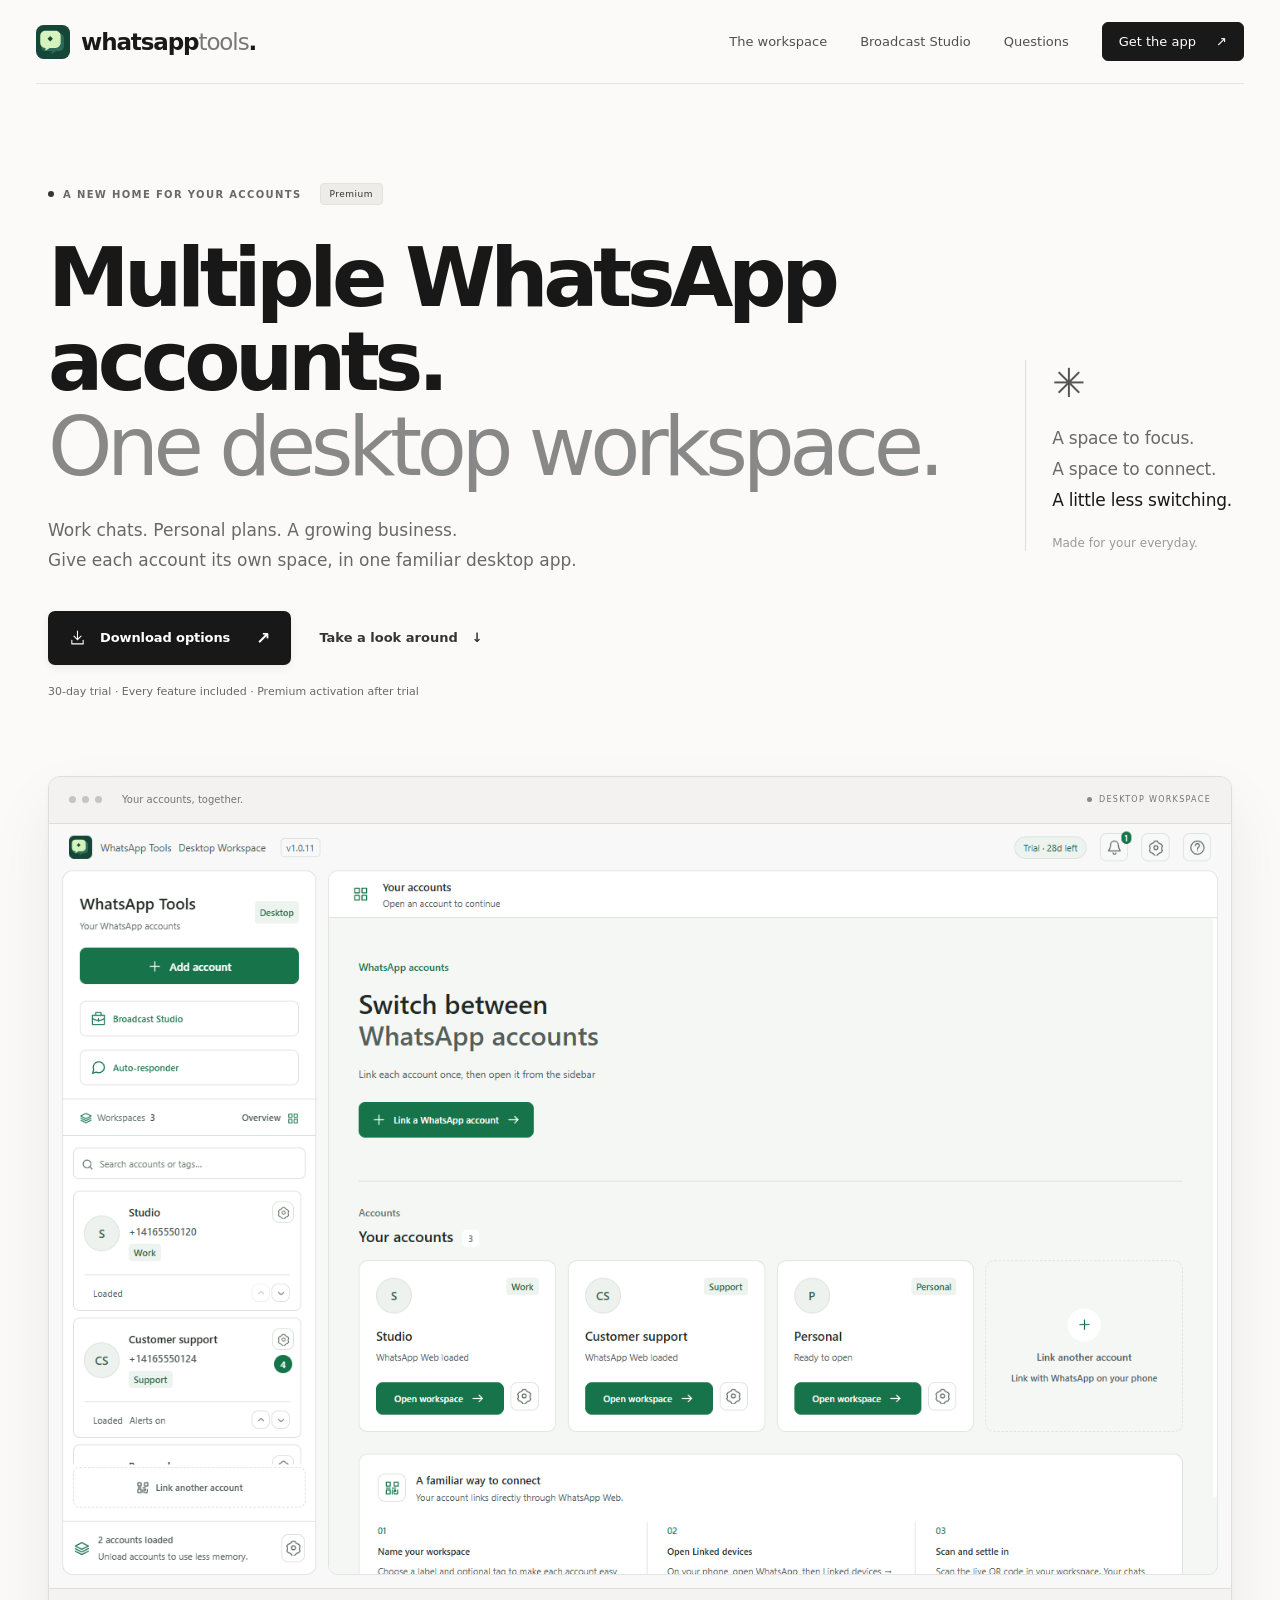
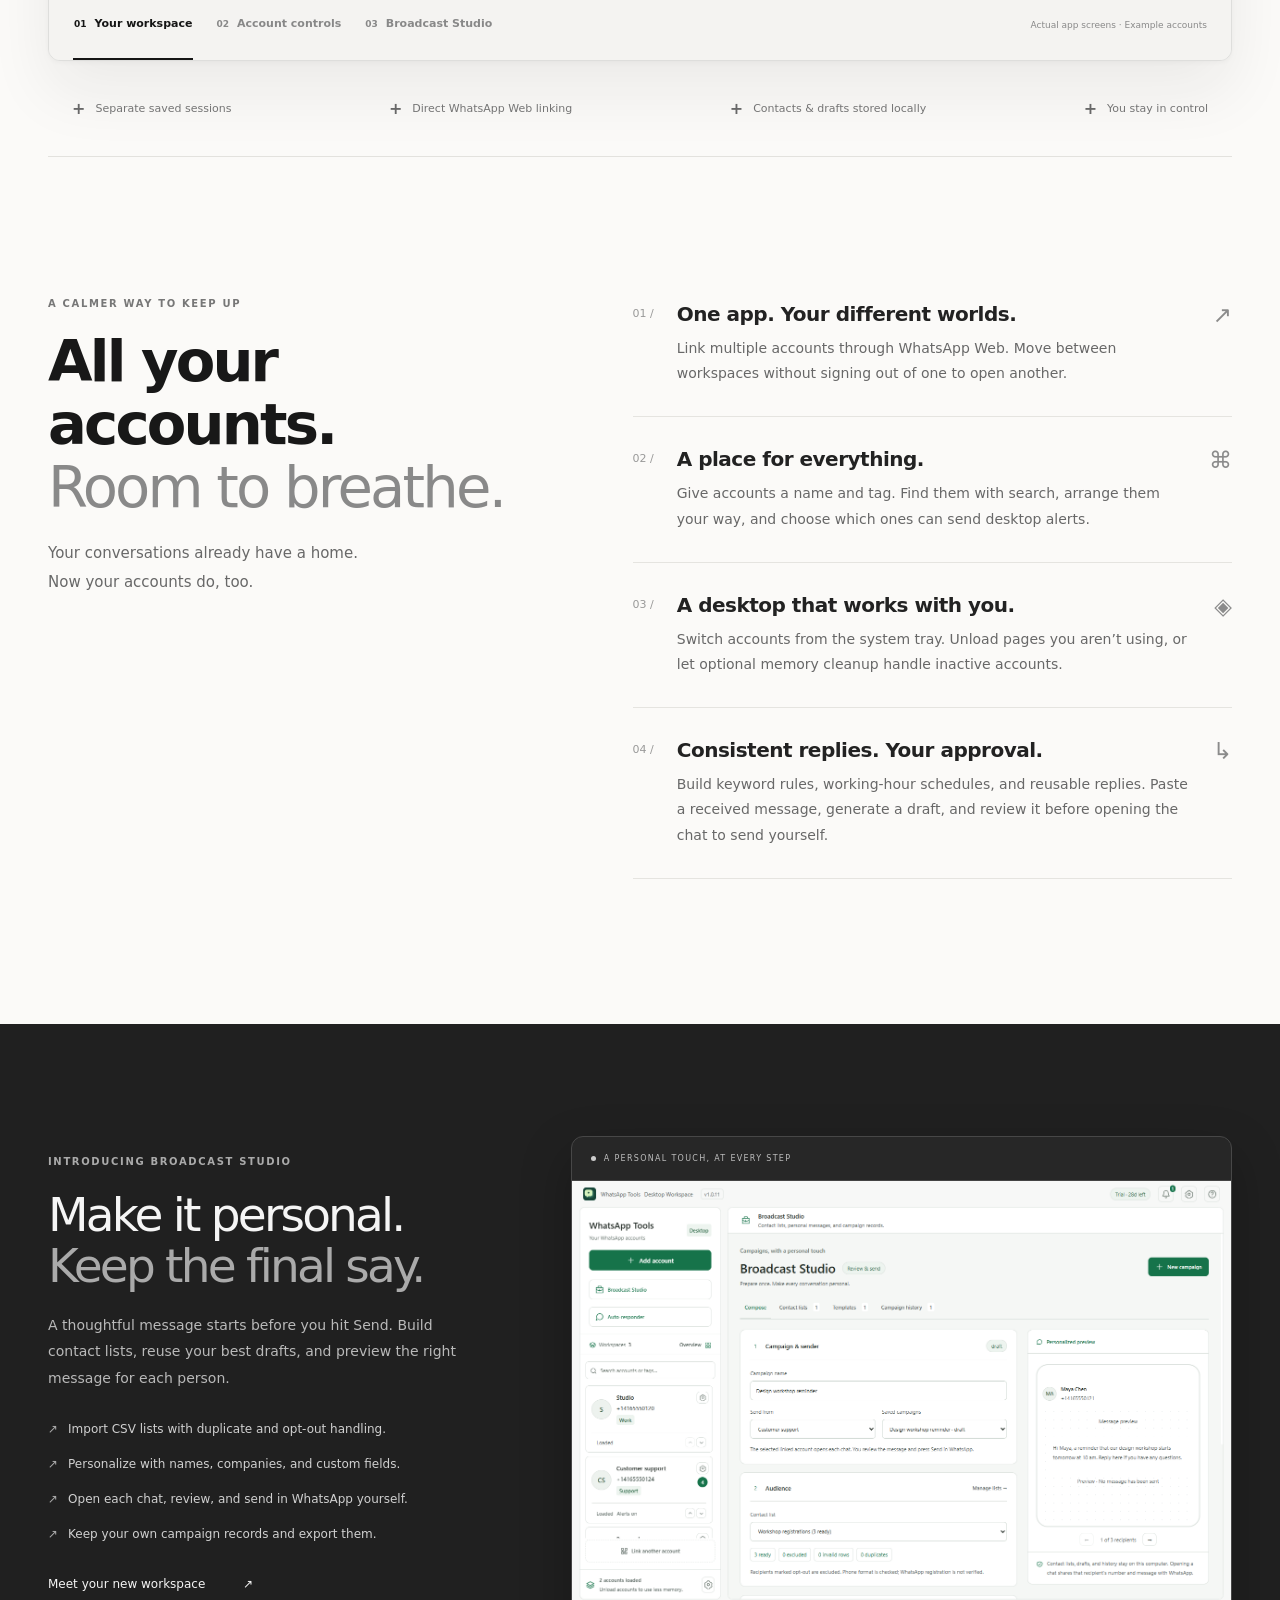
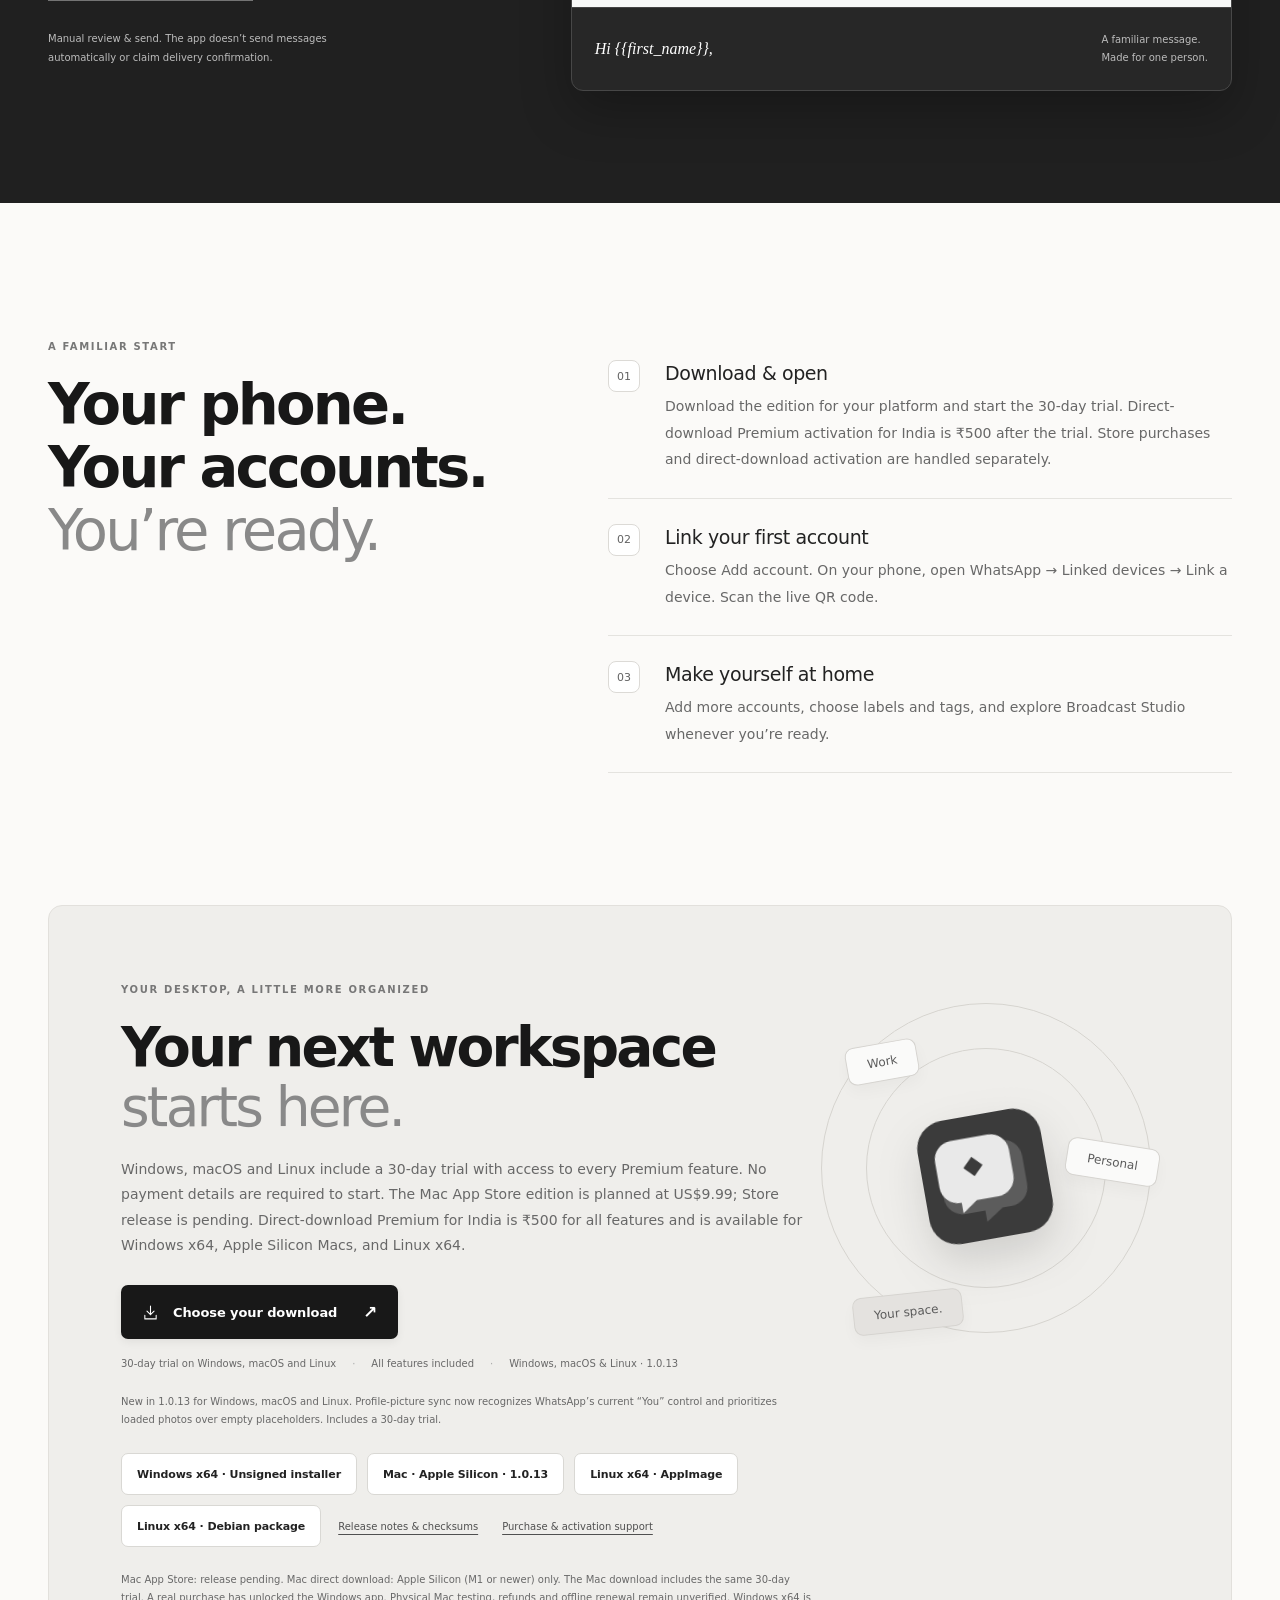
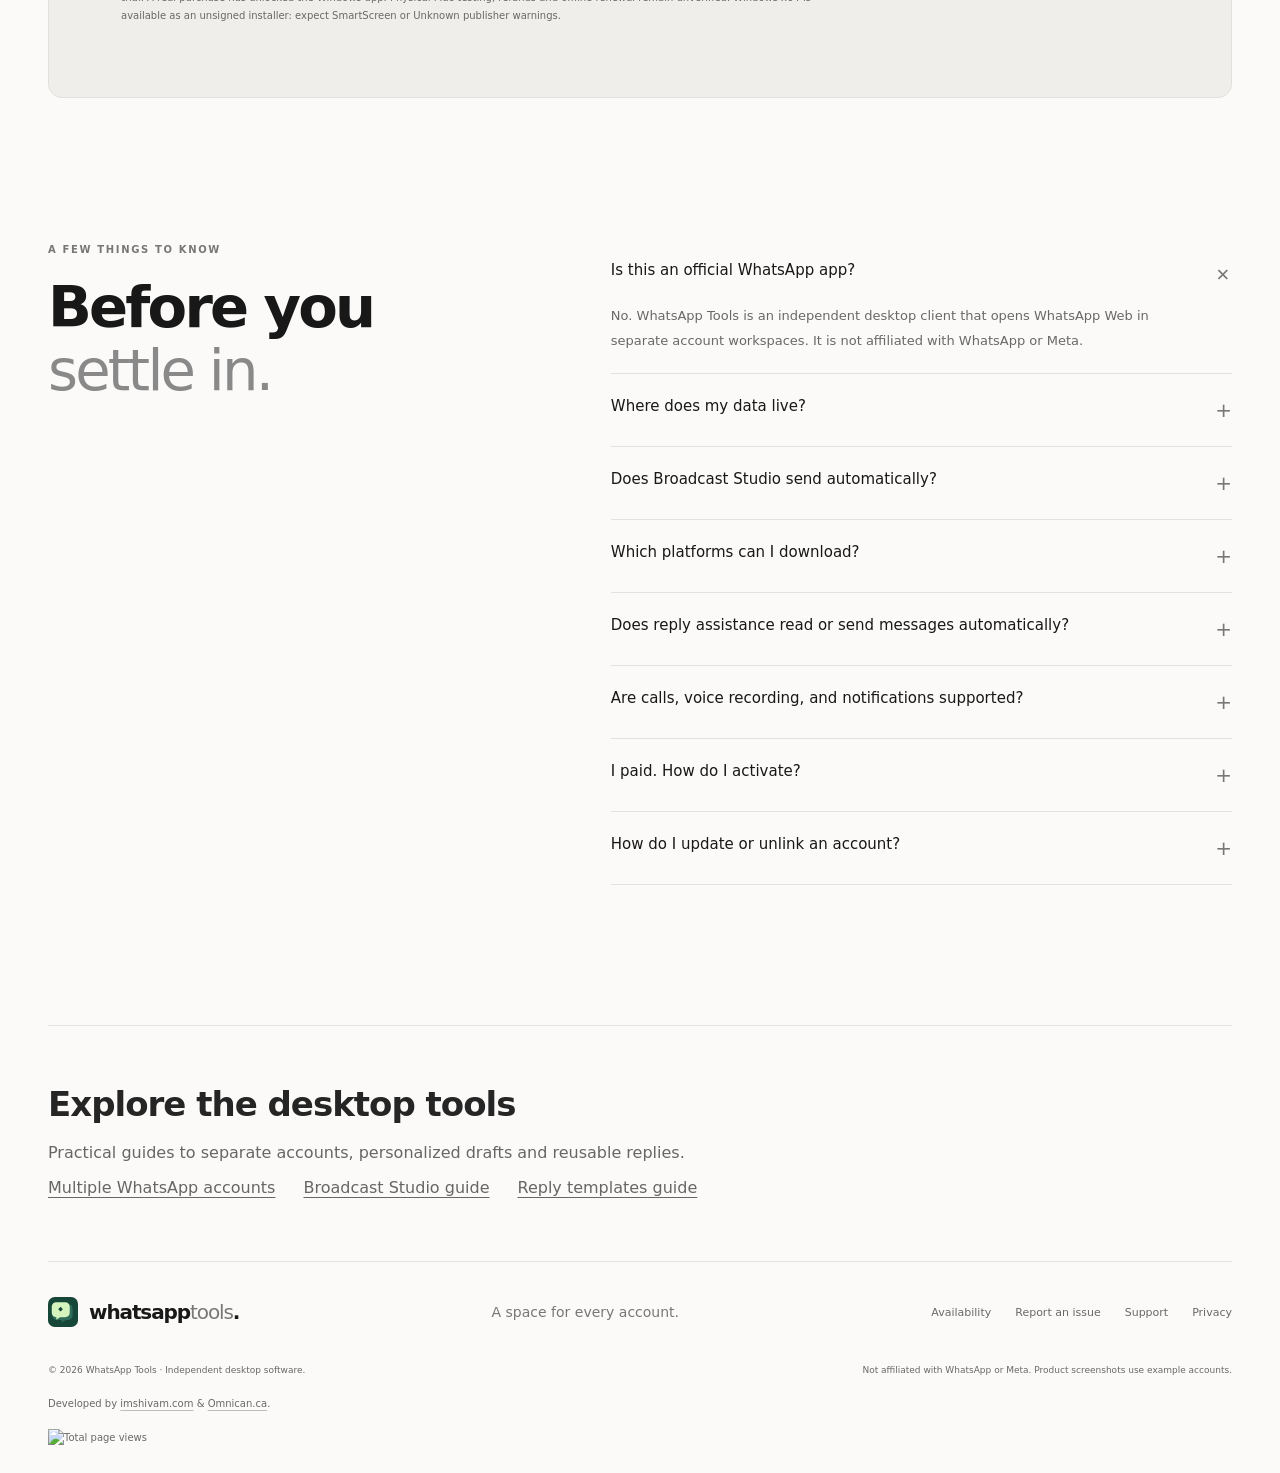
==== index.html @ a2f0f981 "Align homepage metadata and page-view badge with neutral theme" ====
<!doctype html>
<html lang="en"><head><meta charset="utf-8"><meta name="viewport" content="width=device-width,initial-scale=1"><meta name="description" content="Manage multiple WhatsApp accounts on Windows, Mac and Linux. Separate workspaces, personalized message drafts and reply templates. Try all features for 30 days."><meta name="theme-color" content="#fbfaf8"><link rel="canonical" href="https://spatsariya.github.io/whatsapp-tools/"><meta name="robots" content="index,follow,max-image-preview:large"><meta property="og:site_name" content="WhatsApp Tools"><meta property="og:locale" content="en_US"><meta property="og:type" content="website"><meta property="og:url" content="https://spatsariya.github.io/whatsapp-tools/"><meta property="og:title" content="WhatsApp Tools — Multiple WhatsApp Accounts on Desktop"><meta property="og:description" content="Manage multiple WhatsApp accounts on Windows, Mac and Linux. Separate workspaces, personalized message drafts and reply templates. Try all features for 30 days."><meta property="og:image" content="https://spatsariya.github.io/whatsapp-tools/assets/workspace.png"><meta property="og:image:width" content="1424"><meta property="og:image:height" content="921"><meta property="og:image:alt" content="WhatsApp Tools desktop workspace with example accounts"><meta name="twitter:card" content="summary_large_image"><meta name="twitter:title" content="WhatsApp Tools — Multiple WhatsApp Accounts on Desktop"><meta name="twitter:description" content="Manage multiple WhatsApp accounts on Windows, Mac and Linux. Separate workspaces, personalized message drafts and reply templates. Try all features for 30 days."><meta name="twitter:image" content="https://spatsariya.github.io/whatsapp-tools/assets/workspace.png"><title>WhatsApp Tools — Multiple WhatsApp Accounts on Desktop</title><script type="application/ld+json">{"@context":"https://schema.org","@graph":[{"@type":"WebPage","@id":"https://spatsariya.github.io/whatsapp-tools/#page","url":"https://spatsariya.github.io/whatsapp-tools/","name":"WhatsApp Tools — Multiple WhatsApp Accounts on Desktop","description":"Manage multiple WhatsApp accounts on Windows, Mac and Linux. Separate workspaces, personalized message drafts and reply templates. Try all features for 30 days.","isPartOf":{"@id":"https://spatsariya.github.io/whatsapp-tools/#website"},"inLanguage":"en"},{"@type":"WebSite","@id":"https://spatsariya.github.io/whatsapp-tools/#website","url":"https://spatsariya.github.io/whatsapp-tools/","name":"WhatsApp Tools"},{"@type":"SoftwareApplication","@id":"https://spatsariya.github.io/whatsapp-tools/#app","name":"WhatsApp Tools","url":"https://spatsariya.github.io/whatsapp-tools/","applicationCategory":"CommunicationApplication","operatingSystem":"Windows 64-bit, macOS Apple Silicon, Linux 64-bit","softwareVersion":"1.0.13","description":"Independent desktop client for multiple WhatsApp accounts, personalized message drafts and reply templates. Includes a 30-day trial; messages are reviewed and sent manually.","screenshot":"https://spatsariya.github.io/whatsapp-tools/assets/workspace.png","author":{"@type":"Person","name":"Shivam Patsariya","url":"https://imshivam.com"}}]}</script><link rel="icon" type="image/svg+xml" href="assets/mark.svg"><link rel="stylesheet" href="style.css"><script src="site.js" defer></script><link rel="icon" href="assets/favicon.ico" sizes="any"><meta name="google-site-verification" content="1lJs577E-F46tSZrYQ53x_FZ0178OB8OTQATkkIwR0U" /></head><body>
<a class="skip" href="#main">Skip to content</a>
<header class="site-header"><a class="brand" href="./" aria-label="WhatsApp Tools home"><img src="assets/mark.svg" width="34" height="34" alt=""><span>whatsapp<span class="brand-light">tools</span><span class="brand-dot">.</span></span></a><button id="menu-toggle" class="menu-toggle" aria-expanded="false" aria-controls="navigation">Menu <span aria-hidden="true">☰</span></button><nav id="navigation" aria-label="Main navigation"><a href="#features">The workspace</a><a href="#broadcast">Broadcast Studio</a><a href="#questions">Questions</a><a class="nav-download" href="#download">Get the app <span aria-hidden="true">↗</span></a></nav></header>
<main id="main">
<section class="hero wrap"><div class="hero-copy"><div class="release-label"><span></span> A NEW HOME FOR YOUR ACCOUNTS <b>Premium</b></div><h1>Multiple WhatsApp accounts.<br><em>One desktop workspace.</em></h1><p class="hero-description">Work chats. Personal plans. A growing business. <br>Give each account its own space, in one familiar desktop app.</p><div class="hero-actions"><a class="button button-dark" data-download href="#download"><svg viewBox="0 0 24 24" aria-hidden="true"><path d="M12 3v12m-5-5 5 5 5-5M4 16v5h16v-5"/></svg>Download options<span aria-hidden="true">↗</span></a><a class="quiet-link" href="#features">Take a look around <span aria-hidden="true">↓</span></a></div><div class="download-note">30-day trial · Every feature included · Premium activation after trial</div></div><aside class="hero-note"><span class="tiny-mark" aria-hidden="true">✳</span><p>A space to focus.<br>A space to connect.<br><strong>A little less switching.</strong></p><span class="handwritten">Made for your everyday.</span></aside>
<div class="product-stage"><div class="stage-top"><div class="stage-dots" aria-hidden="true"><i></i><i></i><i></i></div><span id="screenshot-label">Your accounts, together.</span><span class="stage-local"><i></i> DESKTOP WORKSPACE</span></div><div class="screenshot-wrap"><img id="product-screenshot" src="assets/workspace.png?v=1.0.11" alt="WhatsApp Tools light-theme desktop overview showing account phone numbers and unread counts" width="1424" height="921" fetchpriority="high"></div><div class="stage-bottom"><div class="view-tabs" role="group" aria-label="Explore the app"><button class="selected" data-view="workspace" aria-pressed="true">01 <span>Your workspace</span></button><button data-view="accounts" aria-pressed="false">02 <span>Account controls</span></button><button data-view="broadcast" aria-pressed="false">03 <span>Broadcast Studio</span></button></div><span class="stage-caption">Actual app screens · Example accounts</span></div></div>
</section>
<div class="principles wrap"><span>Separate saved sessions</span><span>Direct WhatsApp Web linking</span><span>Contacts & drafts stored locally</span><span>You stay in control</span></div>
<section id="features" class="workspace-section wrap"><div class="section-intro"><span class="eyebrow">A CALMER WAY TO KEEP UP</span><h2>All your accounts.<br><em>Room to breathe.</em></h2><p>Your conversations already have a home.<br>Now your accounts do, too.</p></div><div class="feature-rows"><article><span class="feature-number">01 /</span><div><h3>One app. Your different worlds.</h3><p>Link multiple accounts through WhatsApp Web. Move between workspaces without signing out of one to open another.</p></div><span class="feature-symbol" aria-hidden="true">↗</span></article><article><span class="feature-number">02 /</span><div><h3>A place for everything.</h3><p>Give accounts a name and tag. Find them with search, arrange them your way, and choose which ones can send desktop alerts.</p></div><span class="feature-symbol" aria-hidden="true">⌘</span></article><article><span class="feature-number">03 /</span><div><h3>A desktop that works with you.</h3><p>Switch accounts from the system tray. Unload pages you aren’t using, or let optional memory cleanup handle inactive accounts.</p></div><span class="feature-symbol" aria-hidden="true">◈</span></article><article><span class="feature-number">04 /</span><div><h3>Consistent replies. Your approval.</h3><p>Build keyword rules, working-hour schedules, and reusable replies. Paste a received message, generate a draft, and review it before opening the chat to send yourself.</p></div><span class="feature-symbol" aria-hidden="true">↳</span></article></div></section>
<section id="broadcast" class="broadcast-section"><div class="wrap broadcast-inner"><div class="broadcast-copy"><span class="eyebrow">INTRODUCING BROADCAST STUDIO</span><h2>Make it personal.<br><em>Keep the final say.</em></h2><p>A thoughtful message starts before you hit Send. Build contact lists, reuse your best drafts, and preview the right message for each person.</p><ul><li>Import CSV lists with duplicate and opt-out handling.</li><li>Personalize with names, companies, and custom fields.</li><li>Open each chat, review, and send in WhatsApp yourself.</li><li>Keep your own campaign records and export them.</li></ul><a class="text-link-light" href="#download">Meet your new workspace <span aria-hidden="true">↗</span></a><p class="honest-note">Manual review & send. The app doesn’t send messages automatically or claim delivery confirmation.</p></div><div class="broadcast-visual"><div class="visual-label"><i></i> A PERSONAL TOUCH, AT EVERY STEP</div><img src="assets/broadcast.png?v=1.0.11" alt="Broadcast Studio with a campaign editor, contact audience, and personalized message preview" width="1424" height="921" loading="lazy"><div class="visual-footer"><code>Hi {{first_name}},</code><span>A familiar message.<br>Made for one person.</span></div></div></div></section>
<section class="how-section wrap"><div class="how-intro"><span class="eyebrow">A FAMILIAR START</span><h2>Your phone.<br>Your accounts.<br><em>You’re ready.</em></h2></div><div class="how-steps"><article><span>01</span><div><h3>Download & open</h3><p>Download the edition for your platform and start the 30-day trial. Direct-download Premium activation for India is ₹500 after the trial. Store purchases and direct-download activation are handled separately.</p></div></article><article><span>02</span><div><h3>Link your first account</h3><p>Choose Add account. On your phone, open WhatsApp → Linked devices → Link a device. Scan the live QR code.</p></div></article><article><span>03</span><div><h3>Make yourself at home</h3><p>Add more accounts, choose labels and tags, and explore Broadcast Studio whenever you’re ready.</p></div></article></div></section>
<section id="download" class="download-section wrap"><div class="download-copy"><span class="eyebrow">YOUR DESKTOP, A LITTLE MORE ORGANIZED</span><h2>Your next workspace<br><em>starts here.</em></h2><p>Windows, macOS and Linux include a 30-day trial with access to every Premium feature. No payment details are required to start. The Mac App Store edition is planned at US$9.99; Store release is pending. Direct-download Premium for India is ₹500 for all features and is available for Windows x64, Apple Silicon Macs, and Linux x64.</p><a class="button button-dark" data-download href="#download"><svg viewBox="0 0 24 24" aria-hidden="true"><path d="M12 3v12m-5-5 5 5 5-5M4 16v5h16v-5"/></svg>Choose your download<span aria-hidden="true">↗</span></a><div class="release-details"><span>30-day trial on Windows, macOS and Linux</span><span>All features included</span><span>Windows, macOS &amp; Linux · 1.0.13</span></div><p class="preview-note">New in 1.0.13 for Windows, macOS and Linux. Profile-picture sync now recognizes WhatsApp’s current “You” control and prioritizes loaded photos over empty placeholders. Includes a 30-day trial.</p><div class="release-links"><a class="button button-dark" href="https://github.com/spatsariya/whatsapp-tools/releases/download/v1.0.13/WhatsApp-Tools-1.0.13-direct-unsigned-x64.exe">Windows x64 · Unsigned installer</a> <a class="button button-dark" href="https://github.com/spatsariya/whatsapp-tools/releases/download/v1.0.13/WhatsApp-Tools-1.0.13-direct-arm64.dmg">Mac · Apple Silicon · 1.0.13</a> <a class="button button-dark" href="https://github.com/spatsariya/whatsapp-tools/releases/download/v1.0.13/WhatsApp-Tools-1.0.13-direct-x86_64.AppImage">Linux x64 · AppImage</a> <a class="button button-dark" href="https://github.com/spatsariya/whatsapp-tools/releases/download/v1.0.13/WhatsApp-Tools-1.0.13-direct-amd64.deb">Linux x64 · Debian package</a> <a href="https://github.com/spatsariya/whatsapp-tools/releases/tag/v1.0.13">Release notes &amp; checksums</a> <a href="support.html">Purchase &amp; activation support</a></div><p class="preview-note">Mac App Store: release pending. Mac direct download: Apple Silicon (M1 or newer) only. The Mac download includes the same 30-day trial. A real purchase has unlocked the Windows app. Physical Mac testing, refunds and offline renewal remain unverified. Windows x64 is available as an unsigned installer: expect SmartScreen or Unknown publisher warnings.</p></div><div class="download-art" aria-hidden="true"><div class="art-orbit orbit-a"></div><div class="art-orbit orbit-b"></div><div class="app-tile"><img src="assets/mark.svg" width="100" height="100" alt=""></div><span class="art-tag tag-one">Work</span><span class="art-tag tag-two">Personal</span><span class="art-tag tag-three">Your space.</span></div></section>
<section id="questions" class="faq-section wrap"><div><span class="eyebrow">A FEW THINGS TO KNOW</span><h2>Before you<br><em>settle in.</em></h2></div><div class="questions"><details open><summary>Is this an official WhatsApp app?<span aria-hidden="true">+</span></summary><p>No. WhatsApp Tools is an independent desktop client that opens WhatsApp Web in separate account workspaces. It is not affiliated with WhatsApp or Meta.</p></details><details><summary>Where does my data live?<span aria-hidden="true">+</span></summary><p>Account labels, contact lists, templates, and campaign history are stored in your local app profile. WhatsApp Web maintains its own browser data and communicates with WhatsApp. Opening a prepared chat shares its recipient number and message with WhatsApp.</p></details><details><summary>Does Broadcast Studio send automatically?<span aria-hidden="true">+</span></summary><p>No. It prepares a personalized message and opens the chat in the account you choose. You review and send in WhatsApp yourself. “Marked sent” is your own record, not a delivery or read receipt.</p></details><details><summary>Which platforms can I download?<span aria-hidden="true">+</span></summary><p>The signed and notarized Mac direct download supports Apple Silicon (M1 or newer). The Mac App Store release is pending. Windows x64 is available as an unsigned direct installer and may trigger Windows security warnings. Linux x64 is available as an AppImage or Debian package. The Mac download requires Apple Silicon. Older free preview downloads have been withdrawn.</p></details><details><summary>Does reply assistance read or send messages automatically?<span aria-hidden="true">+</span></summary><p>No. You paste the received message and choose when to generate a reply. Rules, schedules, and saved templates help prepare the draft; you review and send it in WhatsApp yourself. Tests are local simulations, and marked-sent records are self-reported.</p></details><details><summary>Are calls, voice recording, and notifications supported?<span aria-hidden="true">+</span></summary><p>Version 1.0.3 allows notifications, camera and microphone for WhatsApp Web by default. You can turn each off in account settings. Windows/macOS may still require approval, and alerts and calling availability depend on WhatsApp, hardware and system settings. Screen sharing is not enabled.</p></details><details><summary>I paid. How do I activate?<span aria-hidden="true">+</span></summary><p>Return to the app after checkout. Version 1.0.2 checks direct purchases automatically. You can also choose Check purchase status. You do not need a manual activation key for an in-app purchase. If payment succeeded, do not pay again.</p></details><details><summary>How do I update or unlink an account?<span aria-hidden="true">+</span></summary><p>Use the update method for your purchased edition. Keep a backup of your local app profile before moving installations. To revoke access, use Linked devices in WhatsApp on your phone.</p></details></div></section>
<section class="guide-links wrap" aria-labelledby="guide-heading"><h2 id="guide-heading">Explore the desktop tools</h2><p>Practical guides to separate accounts, personalized drafts and reusable replies.</p><nav aria-label="Feature guides"><a href="multiple-whatsapp-accounts.html">Multiple WhatsApp accounts</a><a href="broadcast-studio.html">Broadcast Studio guide</a><a href="whatsapp-reply-templates.html">Reply templates guide</a></nav></section></main>
<footer class="site-footer wrap"><div class="footer-top"><a class="brand" href="./"><img src="assets/mark.svg" width="30" height="30" alt=""><span>whatsapp<span class="brand-light">tools</span><span class="brand-dot">.</span></span></a><span>A space for every account.</span><div><a href="#download">Availability</a><a href="https://github.com/spatsariya/whatsapp-tools/issues">Report an issue</a><a href="support.html">Support</a><a href="privacy.html">Privacy</a></div></div><div class="footer-bottom"><span>© 2026 WhatsApp Tools · Independent desktop software.</span><span>Not affiliated with WhatsApp or Meta. Product screenshots use example accounts.</span></div><p class="developer-credit">Developed by <a href="https://imshivam.com" target="_blank" rel="noopener noreferrer">imshivam.com</a> &amp; <a href="https://omnican.ca" target="_blank" rel="noopener noreferrer">Omnican.ca</a>.</p>
<p class="developer-credit"><img src="https://hits.sh/spatsariya.github.io/whatsapp-tools.svg?label=Page%20views&amp;color=222222" alt="Total page views" referrerpolicy="no-referrer" height="20"></p>
</footer>
</body></html>
---- style.css ----
:root{font-family:'Segoe UI',Arial,sans-serif;color:#173b2f;background:#f6f7f2;font-synthesis:none;--muted:#718176;--green:#1a4c3b;--line:#dce3d8}*{box-sizing:border-box}html{scroll-behavior:smooth;scroll-padding-top:100px}body{margin:0}a{color:inherit;text-decoration:none}button{font:inherit;cursor:pointer}button,a{touch-action:manipulation}a:focus-visible,button:focus-visible,summary:focus-visible{outline:3px solid #07966d;outline-offset:6px}.wrap{width:min(1220px,calc(100% - 96px));margin-inline:auto}.skip{position:fixed;top:-70px;left:20px;padding:14px;background:white;z-index:100}.skip:focus{top:10px}.site-header{height:94px;display:flex;align-items:center;justify-content:space-between;width:min(1320px,calc(100% - 72px));margin:auto;border-bottom:1px solid var(--line)}.brand{display:inline-flex;align-items:center;gap:11px;font-size:23px;font-weight:650;letter-spacing:-1px}.brand-light{font-weight:400}.brand-dot{color:#35a578}.site-header nav{display:flex;align-items:center;gap:32px;font-size:13px;font-weight:500}.site-header nav>a:hover{color:#078b61}.nav-download{background:#e5eddf;border:1px solid #c8d8c1;border-radius:7px;padding:12px 16px}.nav-download span{margin-left:16px}.menu-toggle{display:none}.hero{padding-top:68px;display:grid;grid-template-columns:1fr 285px;column-gap:48px}.release-label{display:inline-flex;align-items:center;gap:9px;font-size:9px;font-weight:600;letter-spacing:1.5px}.release-label>span{width:6px;height:6px;background:#16a076;border-radius:50%}.release-label b{margin-left:9px;padding:4px 7px;border-radius:4px;background:#e3ecdc;font-size:9px;font-weight:500;letter-spacing:.5px}h1{font-size:clamp(48px,5.7vw,79px);line-height:1.06;letter-spacing:-4.2px;font-weight:500;margin:25px 0 23px}em{font-family:Georgia,'Times New Roman',serif;font-weight:400;letter-spacing:-2px;color:#627c60}h1 em{color:#637e5e}.hero-description{font-size:16px;line-height:1.8;color:#718176;margin:0}.hero-actions{display:flex;align-items:center;gap:28px;margin-top:31px}.button{display:inline-flex;align-items:center;justify-content:center;gap:14px;border-radius:7px;padding:17px 21px;font-size:13px;font-weight:500;transition:background .18s,transform .18s}.button:hover{transform:translateY(-2px)}.button-dark{background:#1a4c3b;color:#f4f8ef;box-shadow:0 4px 10px #203e2810}.button-dark:hover{background:#27684e}.button svg{width:17px;height:17px;fill:none;stroke:currentColor;stroke-width:1.5;stroke-linecap:round;stroke-linejoin:round}.button>span{margin-left:12px;font-size:17px}.quiet-link{display:inline-flex;align-items:center;gap:14px;font-size:12px;color:#5a715d}.quiet-link:hover{text-decoration:underline}.download-note{font-size:10px;color:#8a9787;margin-top:16px}.hero-note{align-self:center;justify-self:end;border-left:1px solid #d4dfcf;padding-left:32px;margin-top:32px}.tiny-mark{font-size:40px;color:#78966d}.hero-note p{font-size:17px;font-weight:400;line-height:1.9;letter-spacing:-.2px}.hero-note strong{font-weight:500}.handwritten{font-family:Georgia,serif;font-style:italic;font-size:13px;color:#8b9c7f}.product-stage{grid-column:1/-1;margin-top:56px;border:1px solid #cbd8c8;border-radius:13px;overflow:hidden;background:#0c1718;box-shadow:0 25px 60px #2f47351a}.stage-top{height:43px;padding:0 20px;display:flex;align-items:center;gap:20px;background:#e9eee4;color:#6e806e;font-size:10px}.stage-dots{display:flex;gap:6px}.stage-dots i{width:7px;height:7px;border-radius:50%;background:#a6b69b}.stage-dots i:first-child{background:#cbcebc}.stage-dots i:nth-child(2){background:#bac5ac}.stage-local{margin-left:auto;font-size:8px;letter-spacing:1.3px;display:flex;align-items:center;gap:7px}.stage-local i{width:5px;height:5px;border-radius:50%;background:#319373}.screenshot-wrap{aspect-ratio:1424/921;overflow:hidden}.screenshot-wrap img{display:block;width:100%;height:auto}.stage-bottom{min-height:66px;padding:0 24px;background:#ebf0e6;display:flex;align-items:center;justify-content:space-between;gap:18px}.view-tabs{display:flex;gap:22px;align-self:stretch}.view-tabs button{display:flex;align-items:center;gap:8px;background:none;border:0;border-bottom:2px solid transparent;font-size:9px;color:#7d9078;padding:0 1px}.view-tabs button span{font-size:11px}.view-tabs button.selected{color:#254e3b;border-bottom-color:#365e42}.stage-caption{font-size:9px;color:#94a08c}.principles{display:flex;align-items:center;justify-content:space-between;gap:15px;padding:37px 24px;border-bottom:1px solid var(--line);color:#70806a;font-size:11px}.principles span{display:flex;align-items:center;gap:10px}.principles span:before{content:'✳';font-size:13px;color:#8da57f}.workspace-section{display:grid;grid-template-columns:1fr 1.25fr;gap:100px;padding-block:112px}.eyebrow{font-size:9px;letter-spacing:1.8px;font-weight:600;color:#7a9272}h2{font-weight:500;font-size:clamp(35px,4vw,52px);line-height:1.13;letter-spacing:-2px;margin:20px 0}.section-intro>p{font-size:14px;line-height:1.9;color:#85917d}.feature-rows{padding-top:0}.feature-rows article{display:flex;align-items:flex-start;gap:23px;padding:25px 0;border-bottom:1px solid var(--line)}.feature-rows article:first-child{padding-top:10px}.feature-number{font-size:11px;color:#90a17f;white-space:nowrap;padding-top:5px}.feature-rows h3{font-size:18px;letter-spacing:-.5px;font-weight:500;margin:0 0 10px}.feature-rows p{font-size:13px;line-height:1.9;color:#819078;margin:0}.feature-symbol{margin-left:auto;font-size:23px;color:#99ac8b}.broadcast-section{background:#153b2e;color:#edf4e9;padding-block:90px}.broadcast-inner{display:grid;grid-template-columns:.8fr 1.2fr;gap:64px;align-items:center}.broadcast-copy .eyebrow{color:#9ebc93}.broadcast-copy h2{font-size:47px;color:#edf4e9}.broadcast-copy h2 em{color:#b3d3a4}.broadcast-copy>p{font-size:13px;line-height:1.9;color:#a0b99e}.broadcast-copy ul{list-style:none;padding:0;margin:27px 0}.broadcast-copy li{display:flex;align-items:baseline;gap:10px;font-size:12px;color:#c0d3b8;line-height:1.9;margin-top:12px}.broadcast-copy li:before{content:'↗';color:#8dccae}.text-link-light{font-size:12px;display:inline-flex;align-items:center;gap:38px;border-bottom:1px solid #668d6c;padding-bottom:9px;margin-top:4px}.text-link-light:hover{color:#b8e2ae}.broadcast-copy .honest-note{font-size:10px;color:#7ca182;margin-top:28px;max-width:330px}.broadcast-visual{border:1px solid #466752;border-radius:12px;overflow:hidden;background:#102b24;box-shadow:0 20px 50px #03140d33}.visual-label{display:flex;align-items:center;gap:8px;font-size:8px;letter-spacing:1.3px;color:#8dad94;padding:17px 19px}.visual-label i{height:5px;width:5px;border-radius:50%;background:#2bba91}.broadcast-visual>img{width:100%;height:auto;display:block;border-block:1px solid #45634e}.visual-footer{display:flex;justify-content:space-between;align-items:center;padding:23px}.visual-footer code{font-size:16px;color:#c6e4b9;font-family:Georgia,serif;font-style:italic}.visual-footer>span{font-size:10px;color:#85a68a;line-height:1.8}.how-section{display:grid;grid-template-columns:1fr 1.3fr;gap:80px;padding-block:110px}.how-steps article{display:flex;align-items:flex-start;gap:25px;padding:25px 0;border-bottom:1px solid var(--line)}.how-steps article>span{display:grid;place-items:center;width:32px;height:32px;border:1px solid #cddac4;border-radius:8px;color:#819a74;font-size:11px;flex-shrink:0}.how-steps h3{font-size:17px;font-weight:500;letter-spacing:-.4px;margin:2px 0 9px}.how-steps p{font-size:13px;color:#829178;line-height:1.9;margin:0}.how-steps strong{font-weight:500;color:#597554}.download-section{position:relative;display:grid;grid-template-columns:1.3fr 1fr;border-radius:17px;border:1px solid #d4dfc6;padding:62px;background:#e9efdf;overflow:hidden}.download-copy{position:relative;z-index:1}.download-copy h2{font-size:53px}.download-copy>p{font-size:13px;line-height:1.8;color:#7d8f6c;margin-bottom:27px}.release-details{display:flex;gap:16px;margin-top:19px;font-size:10px;color:#81916f}.release-details>span+span:before{content:'·';margin-right:16px;color:#9aac8d}.release-links{display:flex;gap:20px;margin-top:19px;font-size:10px;color:#5c7b54}.release-links a{text-decoration:underline;text-underline-offset:4px}.download-copy .preview-note{font-size:10px;color:#8a9a7c;line-height:1.8;max-width:390px;margin:24px 0 0}.download-art{position:relative;min-height:340px}.art-orbit{position:absolute;border:1px solid #cddcbd;border-radius:50%;width:330px;height:330px;top:25px;left:0}.orbit-b{width:240px;height:240px;top:70px;left:45px}.app-tile{position:absolute;top:136px;left:102px;transform:rotate(-10deg);filter:drop-shadow(0 20px 20px #6d895c2e)}.app-tile img{width:125px;height:125px}.art-tag{position:absolute;padding:11px 20px;border:1px solid #c4d3b3;border-radius:9px;background:#f7f9f0;color:#7c956c;font-size:12px;box-shadow:0 7px 15px #90a67b10}.tag-one{left:25px;top:65px;transform:rotate(-10deg)}.tag-two{right:0;top:165px;transform:rotate(9deg)}.tag-three{left:32px;top:315px;transform:rotate(-6deg);background:#d8e7cb}.faq-section{display:grid;grid-template-columns:1fr 1.3fr;gap:85px;padding-block:110px}.questions{padding-top:0}.questions details{border-bottom:1px solid var(--line);padding:20px 0}.questions summary{list-style:none;display:flex;justify-content:space-between;gap:25px;font-size:14px;font-weight:500;cursor:pointer;line-height:1.6}.questions summary::-webkit-details-marker{display:none}.questions summary>span{font-size:20px;font-weight:300;color:#8b9d7b;flex-shrink:0}.questions details[open] summary>span{transform:rotate(45deg)}.questions p{font-size:12px;color:#839278;line-height:1.9;margin:14px 32px 0 0}.site-footer{border-top:1px solid var(--line);padding-block:35px 26px}.footer-top{display:flex;align-items:center;justify-content:space-between;gap:20px}.footer-top>.brand{font-size:20px}.footer-top>span{font-family:Georgia,serif;font-style:italic;font-size:14px;color:#889879}.footer-top>div{display:flex;gap:24px;font-size:11px;color:#778c6c}.footer-top>div>a:hover{text-decoration:underline}.footer-bottom{display:flex;align-items:center;justify-content:space-between;gap:24px;font-size:9px;color:#9aa68e;margin-top:35px;line-height:1.8}@media(min-width:1600px){.wrap{max-width:1270px}.hero{padding-top:80px}}@media(max-width:1100px){.wrap{width:calc(100% - 64px)}.site-header{width:calc(100% - 48px)}.hero{grid-template-columns:1fr 220px;gap:25px}h1{letter-spacing:-3px}.hero-note{padding-left:23px}.hero-note p{font-size:15px}.hero-actions{gap:18px}.button{font-size:12px;padding:16px}.quiet-link{font-size:11px}.workspace-section,.how-section,.faq-section{gap:50px;padding-block:80px}.broadcast-inner{gap:35px}.broadcast-copy h2{font-size:39px}.download-section{padding:45px}.download-copy h2{font-size:46px}.download-art{transform:scale(.85);transform-origin:left center}.stage-caption{display:none}.principles{padding-inline:0;font-size:10px}.footer-top>span{display:none}}@media(max-width:760px){html{scroll-padding-top:25px}.wrap{width:calc(100% - 40px)}.site-header{height:76px;width:calc(100% - 40px);position:relative}.brand{font-size:21px}.brand img{width:30px;height:30px}.menu-toggle{display:flex;gap:10px;align-items:center;border:1px solid #d6dfce;border-radius:6px;background:#edf1e7;padding:8px 10px;font-size:11px;color:#36553b}.site-header nav{display:none;position:absolute;z-index:10;top:68px;right:0;left:0;background:#f5f7ef;padding:20px;border:1px solid #d3dfc9;border-radius:10px;box-shadow:0 10px 30px #3c59361a;align-items:stretch;gap:20px;font-size:14px}.site-header nav.open{display:flex;flex-direction:column}.nav-download{display:flex;justify-content:space-between}.hero{display:block;padding-top:43px}.hero .release-label{font-size:8px;gap:7px;letter-spacing:1px}.release-label b{font-size:8px}h1{font-size:clamp(44px,10.6vw,67px);letter-spacing:-2.6px;margin-top:24px}.hero-description{font-size:14px;line-height:1.9}.hero-description br{display:none}.hero-actions{gap:18px;flex-wrap:wrap;margin-top:25px}.hero-note{display:none}.product-stage{margin-top:35px;border-radius:9px}.stage-top{height:32px;padding:0 12px;gap:12px;font-size:8px}.stage-dots{gap:4px}.stage-dots i{width:5px;height:5px}.stage-local{display:none}.stage-bottom{padding:0 13px;min-height:51px}.view-tabs{width:100%;justify-content:space-between;gap:12px}.view-tabs button{gap:5px;font-size:8px}.view-tabs button span{font-size:9px}.principles{display:grid;grid-template-columns:1fr 1fr;gap:20px;padding-block:27px;font-size:9px}.principles span{gap:7px}.workspace-section,.how-section,.faq-section{display:block;padding-block:58px}.section-intro{margin-bottom:35px}h2{font-size:39px;letter-spacing:-1.5px}.feature-rows article{gap:16px;padding-block:23px}.feature-rows h3{font-size:17px}.feature-rows p{font-size:12px}.broadcast-section{padding-block:54px}.broadcast-inner{display:block}.broadcast-copy h2{font-size:40px}.broadcast-copy>p{max-width:500px}.broadcast-copy .honest-note{max-width:100%;margin-bottom:30px}.broadcast-visual{max-width:580px;margin:auto}.how-intro h2 br:nth-child(2){display:none}.how-steps{margin-top:28px}.how-steps article{gap:18px}.download-section{display:block;padding:35px 25px}.download-copy h2{font-size:39px}.download-art{display:none}.download-copy .preview-note{max-width:100%}.release-details{gap:10px;font-size:9px}.release-details>span+span:before{margin-right:10px}.faq-section>div:first-child{margin-bottom:25px}.faq-section h2 br{display:none}.questions summary{font-size:13px}.footer-top{align-items:flex-start;flex-direction:column;gap:22px}.footer-bottom{flex-direction:column;align-items:flex-start;gap:10px;margin-top:25px}.site-footer{padding-top:30px}.button{font-size:12px}.download-note{font-size:9px}}@media(prefers-reduced-motion:reduce){html{scroll-behavior:auto}.button{transition:none}.button:hover{transform:none}}
@media(max-width:760px){.how-intro h2 br:nth-child(2),.faq-section h2 br{display:initial}}
.developer-credit{font-size:10px;line-height:1.8;color:#7e8e73;margin:16px 0 0}.developer-credit a{text-decoration:underline;text-decoration-color:#bcc8b2;text-underline-offset:3px}.developer-credit a:hover{color:#285a40;text-decoration-color:currentColor}

/* Readable text, keyboard access and flexible download links. */
.hero-description,.section-intro p,.feature-rows p,.how-steps p,.download-copy>p,.download-copy .preview-note,.questions p,.download-note,.release-details,.developer-credit,.footer-top>div,.footer-bottom{color:#4e634d}.broadcast-copy .honest-note,.visual-footer>span,.visual-label{color:#b5cfb8}.release-links{flex-wrap:wrap;gap:16px}.release-details{flex-wrap:wrap}.release-links .button{max-width:100%;white-space:normal}.guide-links{padding-block:40px 64px}.guide-links h2{font-size:34px;letter-spacing:-1px}.guide-links nav{display:flex;flex-wrap:wrap;gap:16px 28px}.guide-links a{text-decoration:underline;text-underline-offset:4px}.site-footer .footer-top>div{flex-wrap:wrap}.view-tabs button{min-height:44px}
@media(max-width:760px){.site-header nav{display:flex;position:static;box-shadow:none;flex-wrap:wrap;font-size:12px;padding:10px;gap:12px}.site-header{height:auto;min-height:76px;flex-wrap:wrap;padding-block:16px;gap:12px}.menu-toggle{display:none}.js .menu-toggle{display:flex}.js .site-header nav{display:none;position:absolute;top:68px}.js .site-header nav.open{display:flex}.release-details{line-height:1.8}}


/* 2026 editorial refresh: monochrome, spacious, product-first.
   Inspired by Subframe's restrained typography and UI presentation. */
@import url('https://fonts.googleapis.com/css2?family=DM+Sans:wght@400;450;500;550;600;650;700&display=swap');
:root{font-family:'DM Sans',system-ui,-apple-system,BlinkMacSystemFont,'Segoe UI',sans-serif;color:#181818;background:#fbfaf8;--muted:#6d6d6d;--green:#181818;--line:#e4e3df}
body{color:#181818;background:#fbfaf8}
a:focus-visible,button:focus-visible,summary:focus-visible{outline-color:#5268e8}
.site-header{height:84px;border-color:#e6e5e2}
.brand{color:#191919;font-weight:700;letter-spacing:-1.1px}
.brand-light{color:#777;font-weight:400}
.brand-dot{color:#181818}
.site-header nav{gap:33px;color:#4f4f4f}
.site-header nav>a:hover,.footer-top>div>a:hover{color:#111}
.nav-download{background:#191919;border:1px solid #191919;color:#fff;border-radius:6px;padding:11px 16px}
.site-header nav>.nav-download:hover{background:#404040;color:white}
.hero{grid-template-columns:minmax(0,1fr) 235px;column-gap:36px;padding-top:98px}
.release-label{color:#686868;letter-spacing:1.35px;font-size:10px}
.release-label>span{background:#353535}
.release-label b{background:#eeece9;color:#333;border:1px solid #e4e1dc;padding:5px 9px}
h1{font-size:clamp(54px,6.4vw,91px);font-weight:550;letter-spacing:-5.4px;line-height:1.03;margin:31px 0 27px}
h1 em{font-style:normal;color:#888;font-family:inherit;letter-spacing:inherit;font-weight:450}
em{font-style:normal;font-family:inherit;letter-spacing:inherit;font-weight:450;color:#898989}
.hero-description{font-size:17px;line-height:1.75;color:#646464;max-width:610px}
.hero-actions{margin-top:35px}
.button{border-radius:7px;min-height:48px;font-weight:600;letter-spacing:-.1px}
.button-dark{background:#181818;color:#fff;box-shadow:0 3px 8px #00000010}
.button-dark:hover{background:#3b3b3b}
.quiet-link{color:#353535;font-size:13px;font-weight:550}
.download-note{color:#777;font-size:11px;margin-top:20px}
.hero-note{border-left:1px solid #deddda;padding-left:26px}
.hero-note p{color:#696969;line-height:1.8}
.hero-note strong{color:#171717}
.tiny-mark{color:#555}
.handwritten{font-family:inherit;color:#999;font-size:12px}
.product-stage{margin-top:78px;background:#f3f3f3;border:1px solid #dededc;border-radius:12px;box-shadow:0 30px 65px #20202012,0 2px 4px #00000008}
.stage-top{height:47px;background:#f3f2f0;color:#737373;border-bottom:1px solid #deddda}
.stage-dots i,.stage-dots i:first-child,.stage-dots i:nth-child(2){background:#c4c4c4}
.stage-local i{background:#888}
.screenshot-wrap{background:white}
.stage-bottom{background:#f4f3f1;border-top:1px solid #deddda;min-height:72px}
.view-tabs button{color:#888;font-weight:550}
.view-tabs button.selected{color:#151515;border-bottom-color:#151515}
.stage-caption{color:#898989}
.principles{color:#747474;border-color:#e3e2de;padding-block:38px}
.principles span:before{content:'+';color:#686868;font-weight:700;font-size:16px}
.workspace-section{padding-block:135px 145px;gap:105px}
.eyebrow{color:#777;font-size:10px;letter-spacing:1.65px}
h2{font-weight:550;font-size:clamp(40px,4.5vw,62px);letter-spacing:-2.8px;line-height:1.09}
.section-intro>p{color:#777;font-size:15px}
.feature-rows article{border-color:#e5e4e0;padding-block:30px}
.feature-rows h3{color:#222;font-size:20px;font-weight:550}
.feature-rows p{color:#737373;font-size:14px;line-height:1.8}
.feature-number{color:#999}
.feature-symbol{color:#8b8b8b}
.broadcast-section{background:#202020;color:#f5f5f5;padding-block:112px}
.broadcast-inner{gap:82px}
.broadcast-copy .eyebrow{color:#aaa}
.broadcast-copy h2{color:#f5f5f5;font-weight:500}
.broadcast-copy h2 em{color:#aaa}
.broadcast-copy>p{color:#b9b9b9;font-size:14px}
.broadcast-copy li{color:#d0d0d0}
.broadcast-copy li:before{color:#aaa}
.text-link-light{border-bottom-color:#747474;color:#f5f5f5}
.text-link-light:hover{color:#fff}
.broadcast-copy .honest-note{color:#aaa}
.broadcast-visual{border:1px solid #474747;background:#272727;box-shadow:0 20px 50px #0004}
.visual-label{color:#bbb}
.visual-label i{background:#ccc}
.broadcast-visual>img{border-color:#444}
.visual-footer code{color:#fff}
.visual-footer>span{color:#aaa}
.how-section{padding-block:132px}
.how-steps article{border-color:#e4e3df}
.how-steps article>span{border-color:#dcdad6;color:#626262;background:#fff}
.how-steps h3{color:#222;font-size:19px}
.how-steps p{color:#757575;font-size:14px}
.how-steps strong{color:#333}
.download-section{background:#efeeeb;border:1px solid #e2e0dc;border-radius:14px;padding:72px;grid-template-columns:minmax(0,1.45fr) minmax(260px,.7fr)}
.download-copy h2{font-size:clamp(40px,4.3vw,60px)}
.download-copy>p{color:#6c6c6c;font-size:14px;max-width:700px}
.release-details{color:#757575}
.release-details>span+span:before{color:#aaa}
.release-links{gap:10px;margin-top:24px}
.release-links .button{background:#fff;color:#222;border:1px solid #d9d8d4;box-shadow:none;text-decoration:none;padding:12px 15px;font-size:11px;min-height:42px}
.release-links .button:hover{background:#e3e2df;color:#171717}
.release-links>a:not(.button){align-self:center;color:#505050;margin:4px 7px}
.download-copy .preview-note{color:#777;max-width:690px}
.art-orbit{border-color:#d6d4cf}
.app-tile{filter:grayscale(1) drop-shadow(0 20px 22px #0002)}
.art-tag{border:1px solid #d6d4d0;background:#fafaf9;color:#5b5b5b;box-shadow:0 7px 15px #00000008}
.tag-three{background:#e4e2df}
.faq-section{padding-block:140px}
.questions details{border-color:#e2e1dd}
.questions summary{font-size:15px}
.questions summary>span{color:#777}
.questions p{color:#6d6d6d;font-size:13px}
.guide-links{border-top:1px solid #e5e4e0}
.guide-links h2{color:#252525}
.guide-links p,.guide-links nav{color:#666}
.site-footer{border-color:#e4e3df}
.footer-top>span{font-family:inherit;font-style:normal;color:#777}
.footer-top>div{color:#666}
.footer-bottom,.developer-credit{color:#777}
.developer-credit a{text-decoration-color:#bdbdbd}
.developer-credit a:hover{color:#111}
.hero-description,.section-intro p,.feature-rows p,.how-steps p,.download-copy>p,.download-copy .preview-note,.questions p,.download-note,.release-details,.developer-credit,.footer-top>div,.footer-bottom{color:#686868}
.broadcast-copy .honest-note,.visual-footer>span,.visual-label{color:#bcbcbc}
@media(max-width:1100px){
.hero{grid-template-columns:minmax(0,1fr) 200px}
h1{letter-spacing:-3.8px}
.workspace-section{gap:55px}
.broadcast-inner{gap:38px}
.download-section{padding:48px;grid-template-columns:minmax(0,1fr) 240px}
.download-art{transform:scale(.72);transform-origin:left center}
}
@media(max-width:760px){
.site-header{height:auto;min-height:74px}
.menu-toggle{background:#f5f4f2;border-color:#deddda;color:#222}
.site-header nav,.js .site-header nav{background:#fbfaf8;border-color:#e5e3df}
.nav-download{background:#181818;border-color:#181818;color:#fff}
.hero{display:block;padding-top:62px}
h1{font-size:clamp(46px,10vw,72px);letter-spacing:-3px}
.hero-description{font-size:15px}
.product-stage{margin-top:48px}
.stage-top{height:36px}
.stage-bottom{min-height:56px}
.principles{gap:16px}
.workspace-section,.how-section,.faq-section{padding-block:80px}
h2{letter-spacing:-1.8px}
.broadcast-section{padding-block:76px}
.download-section{padding:36px 24px}
.release-links{gap:10px}
.release-links .button{width:100%;justify-content:center}
.release-links>a:not(.button){margin:5px 0}
}
@media(prefers-reduced-motion:reduce){.button,.button:hover{transition:none;transform:none}}
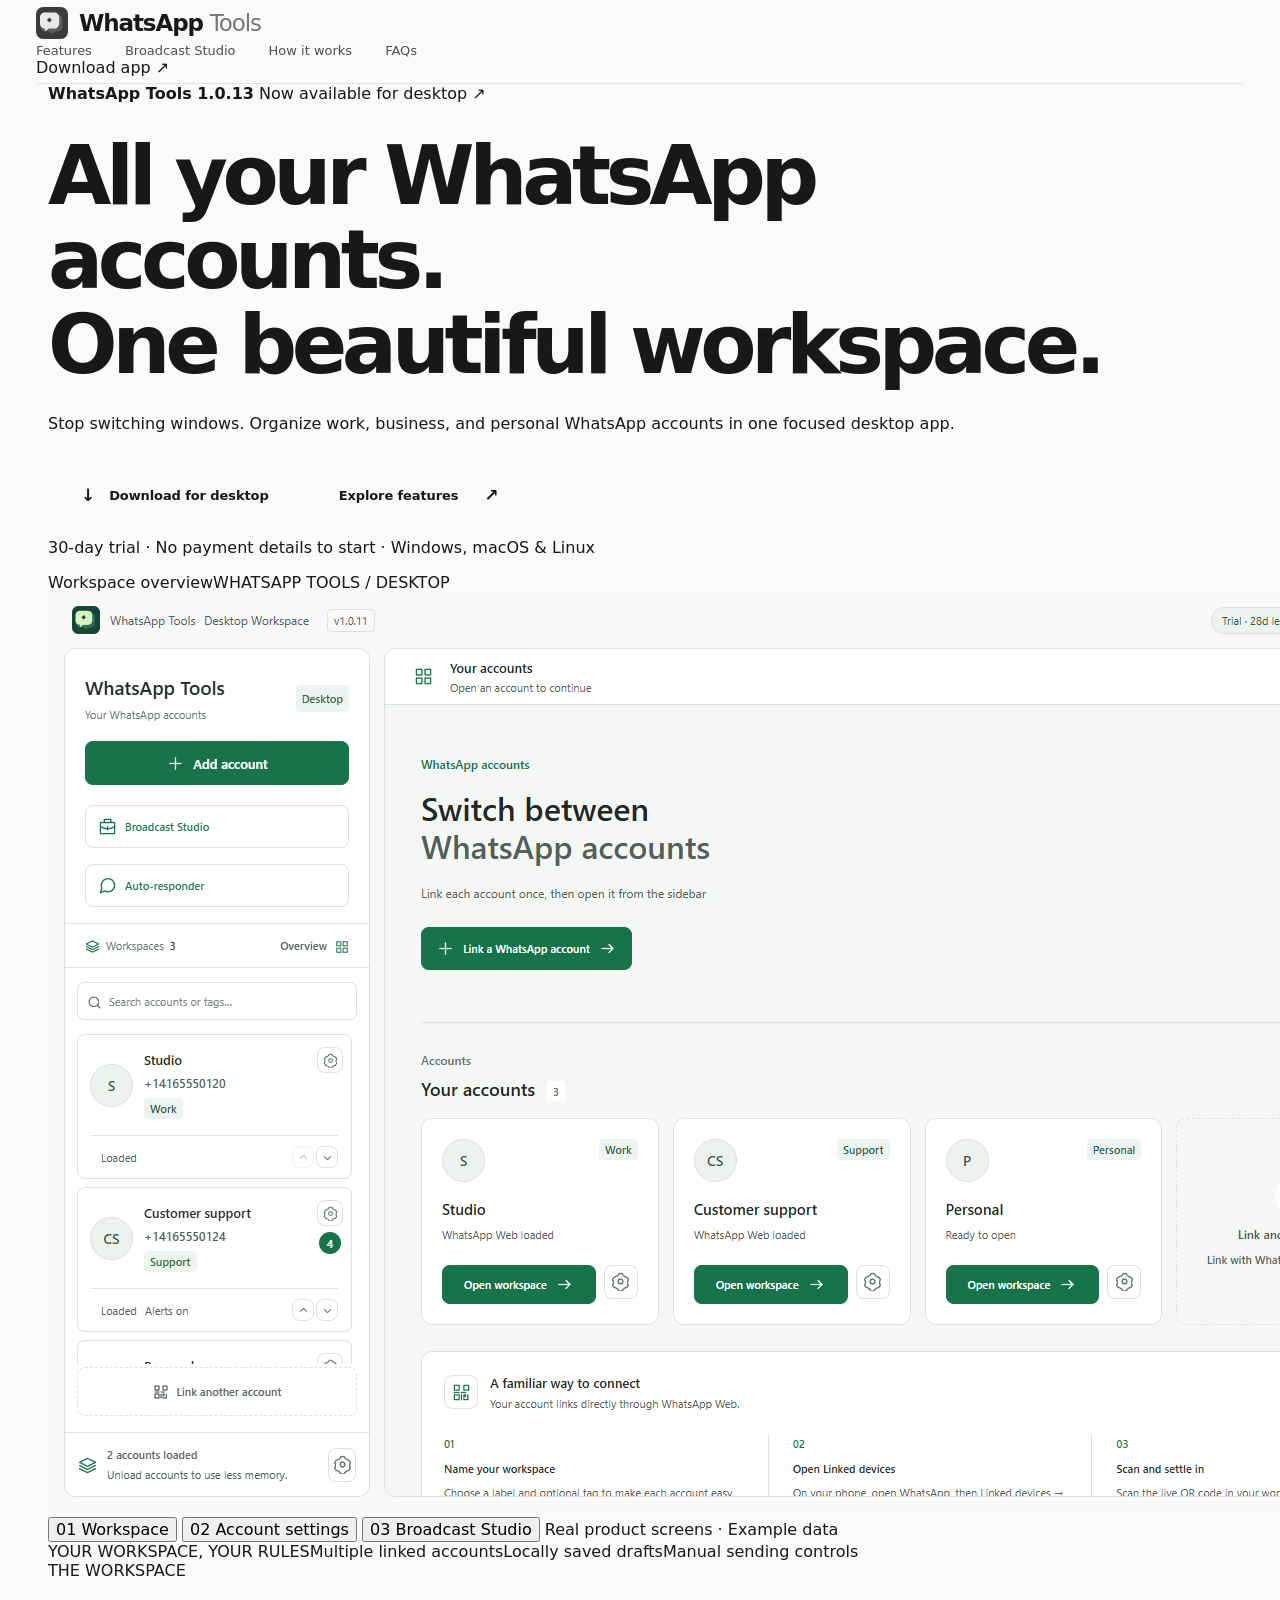
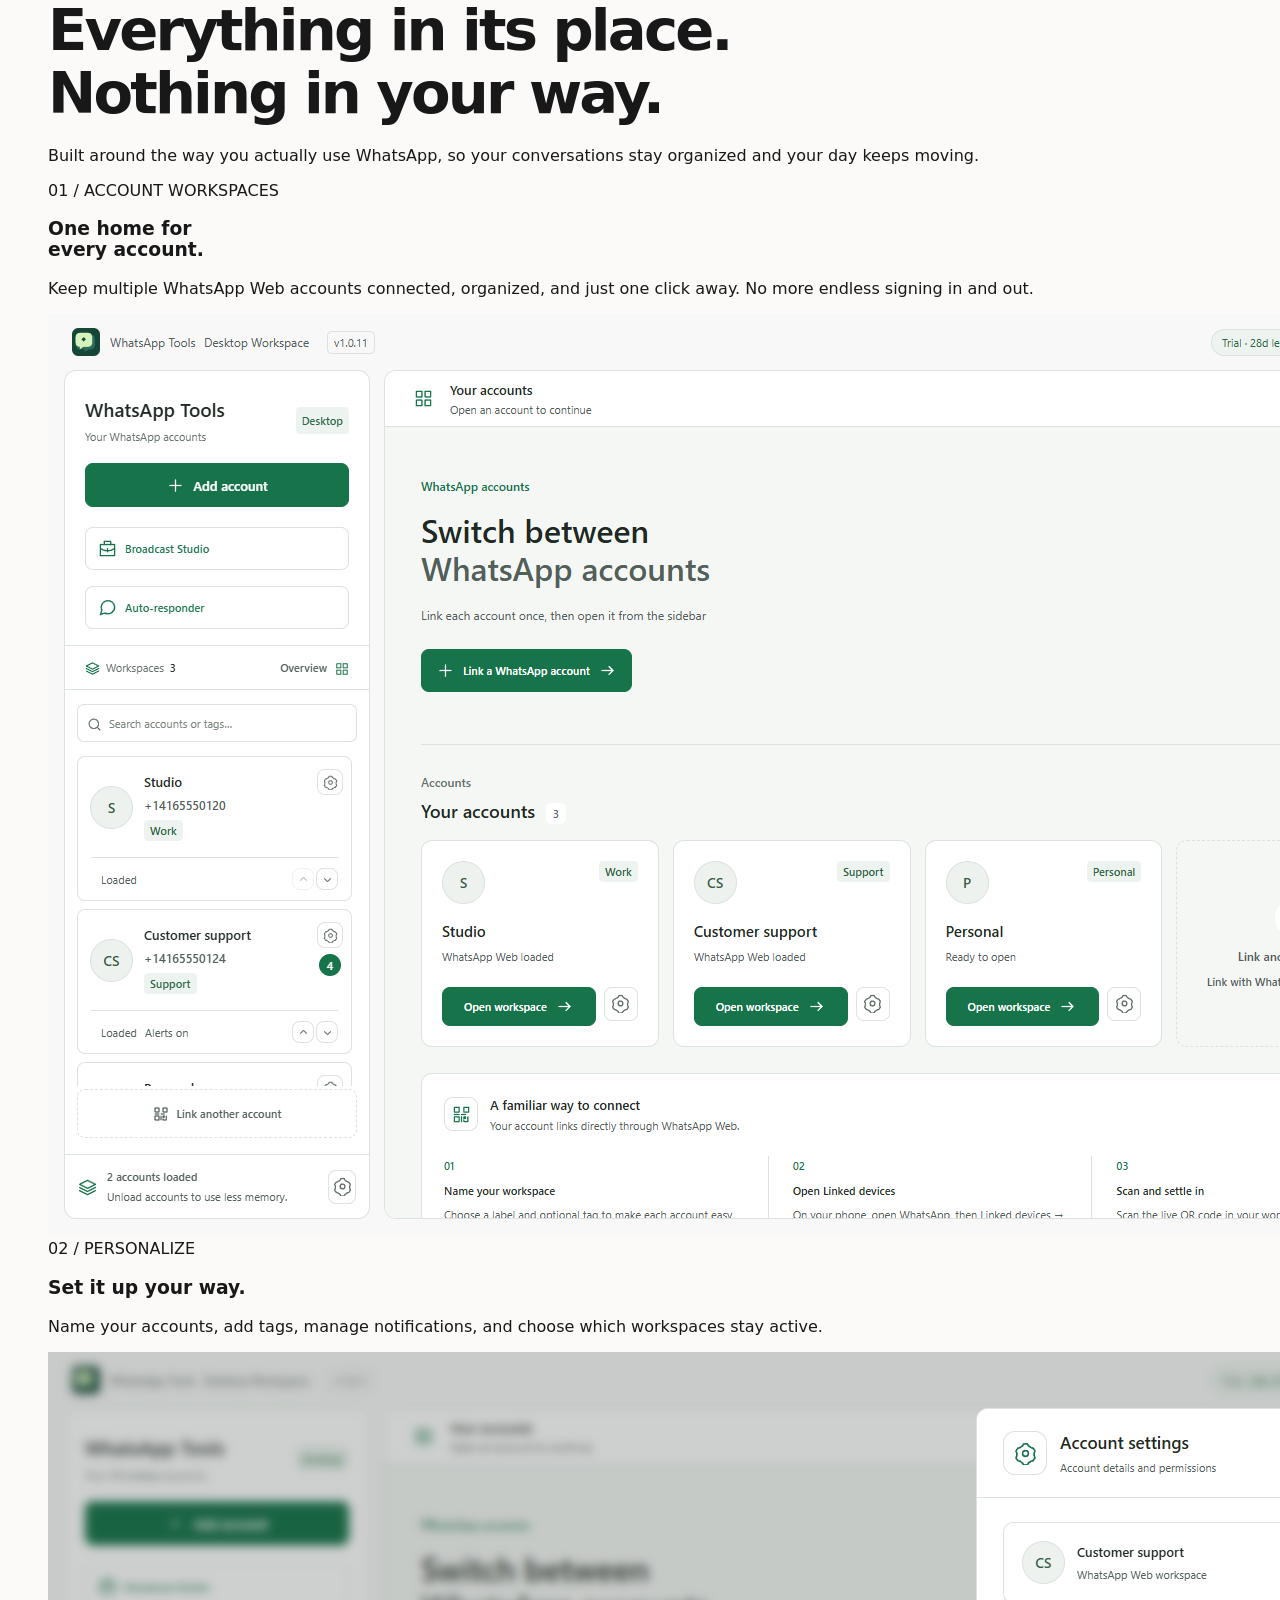
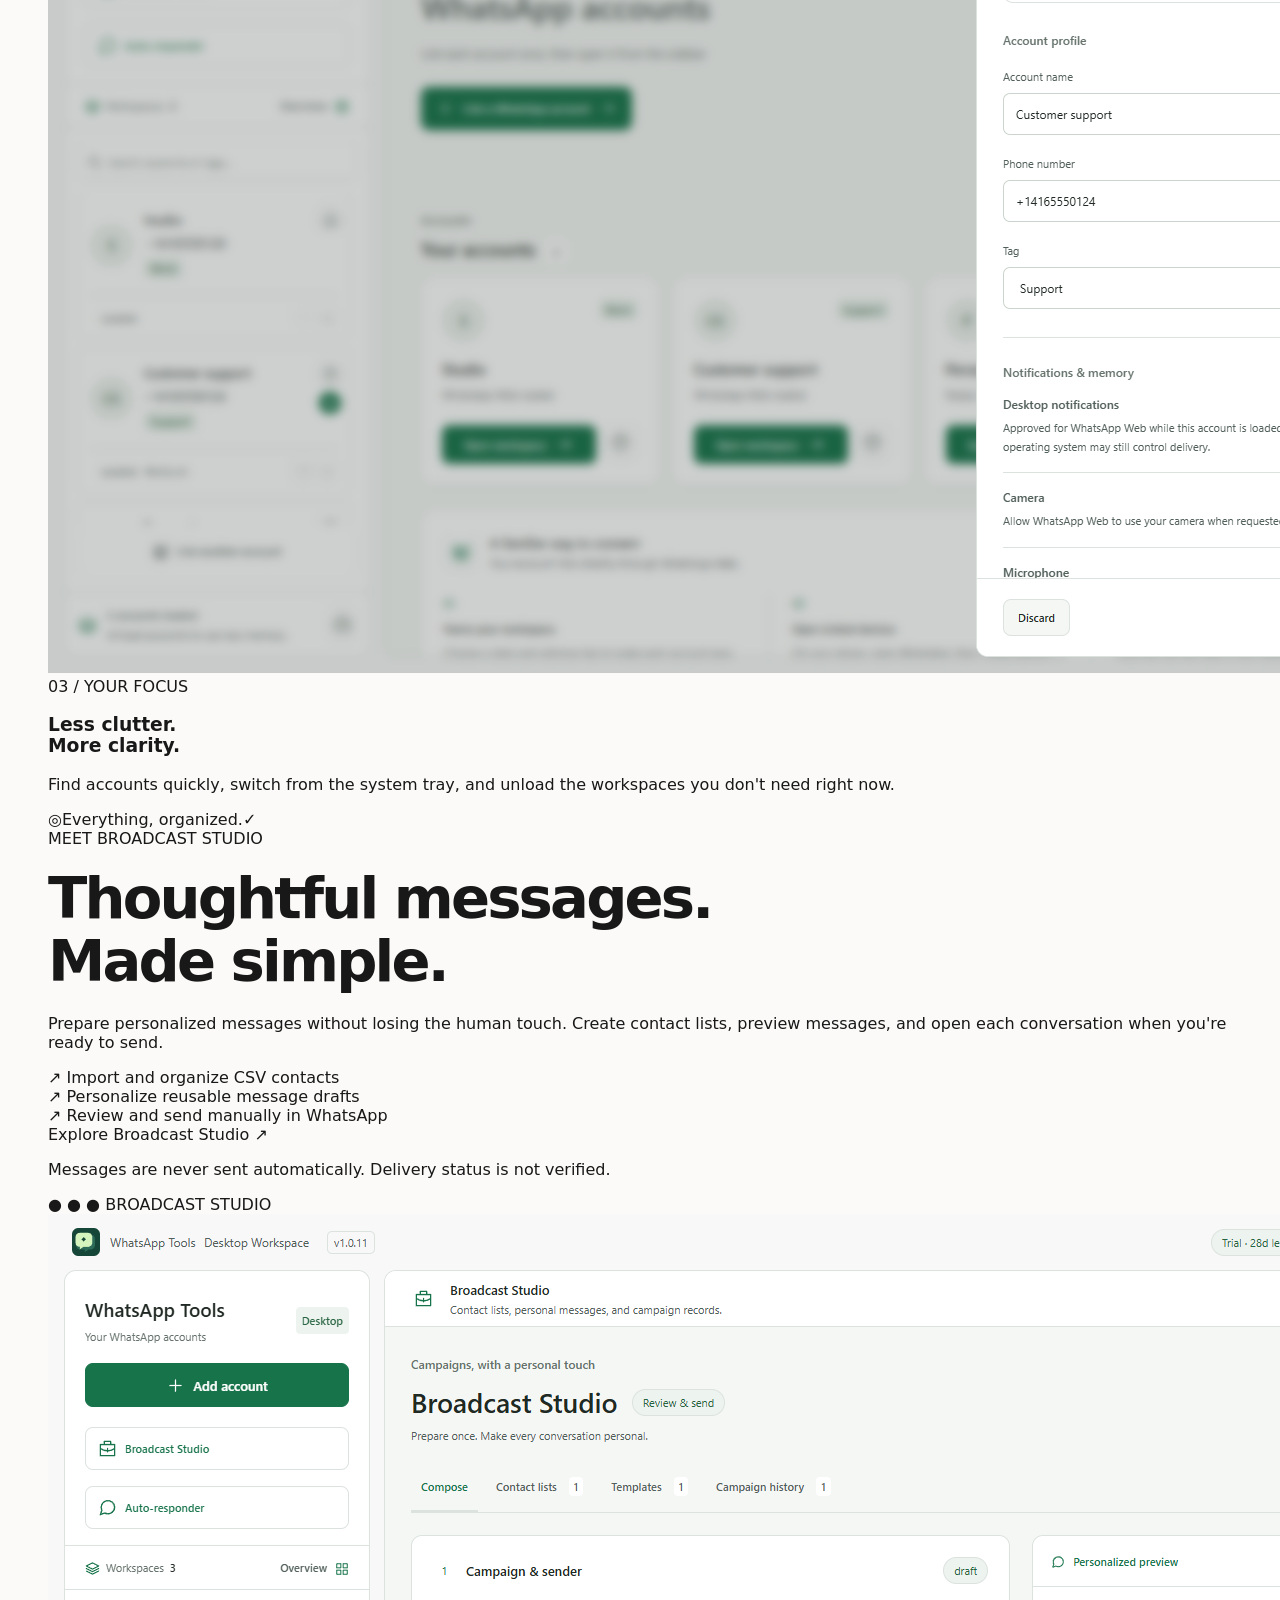
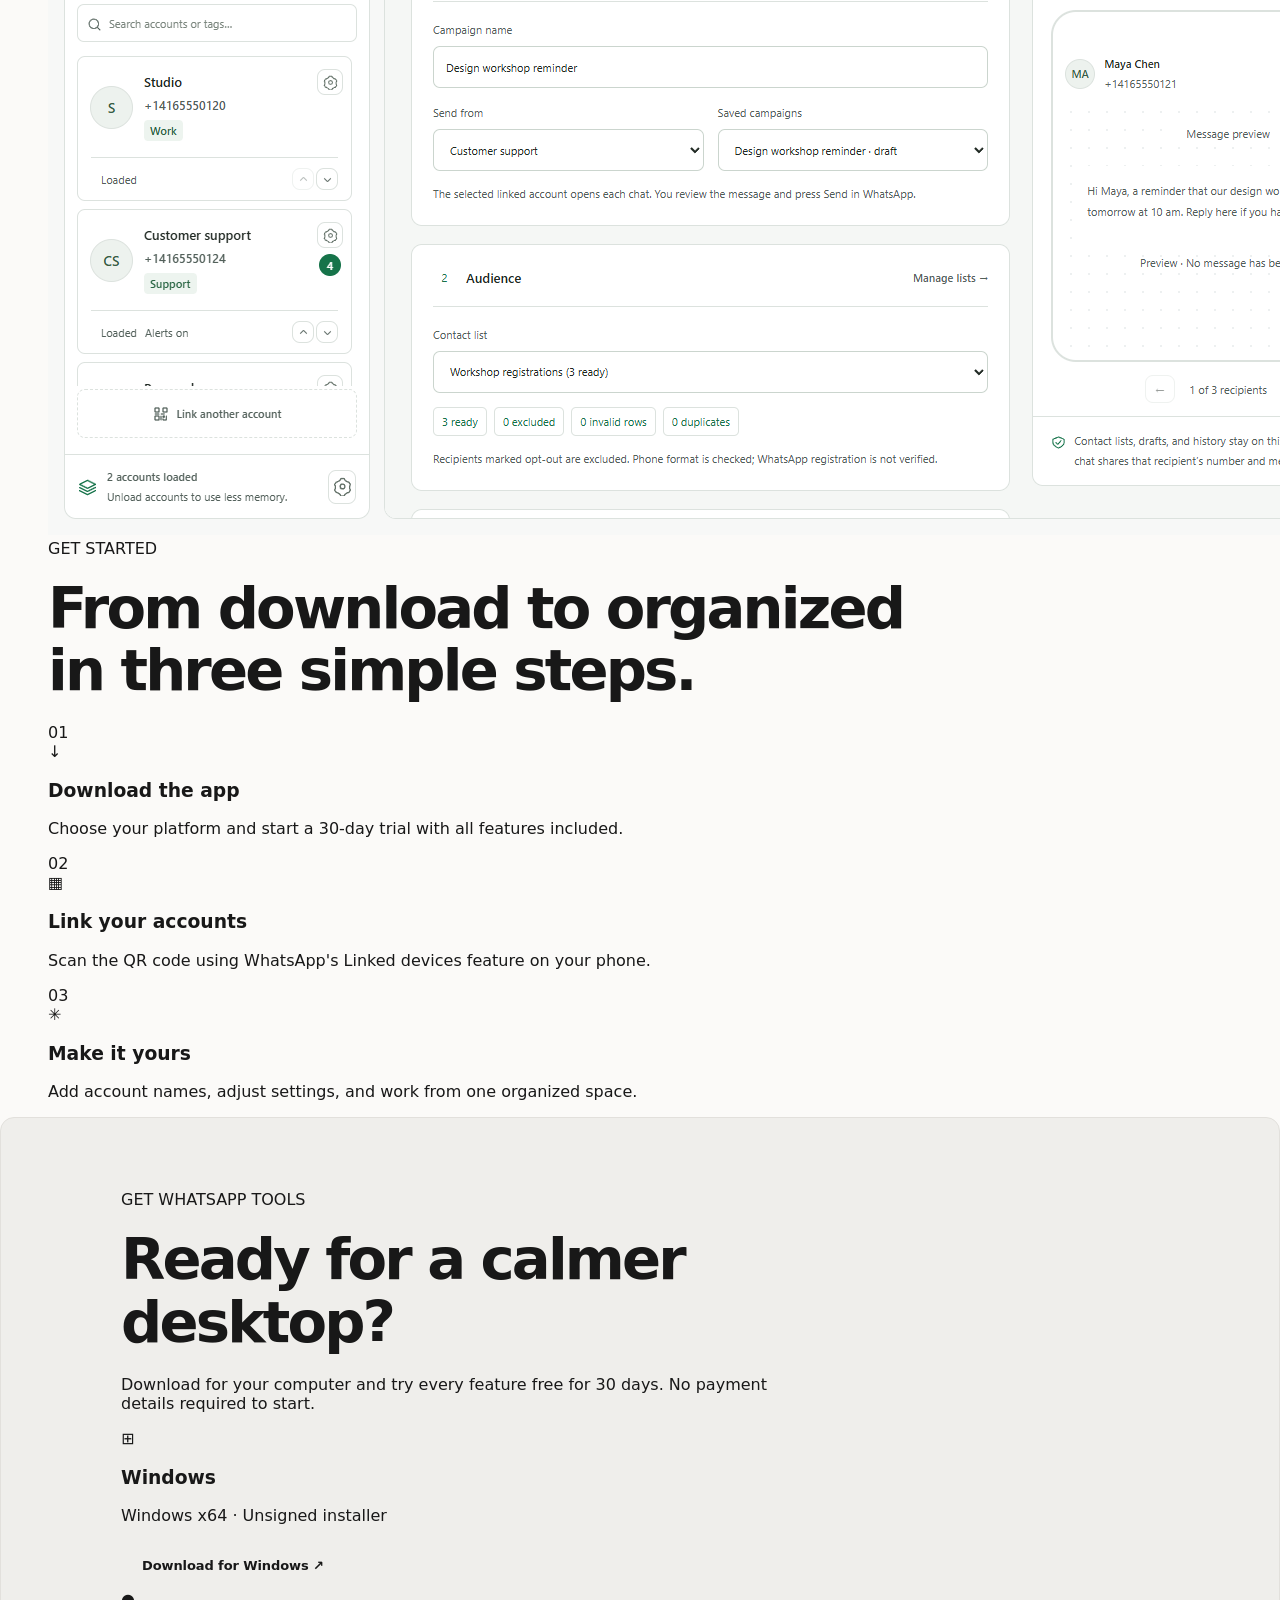
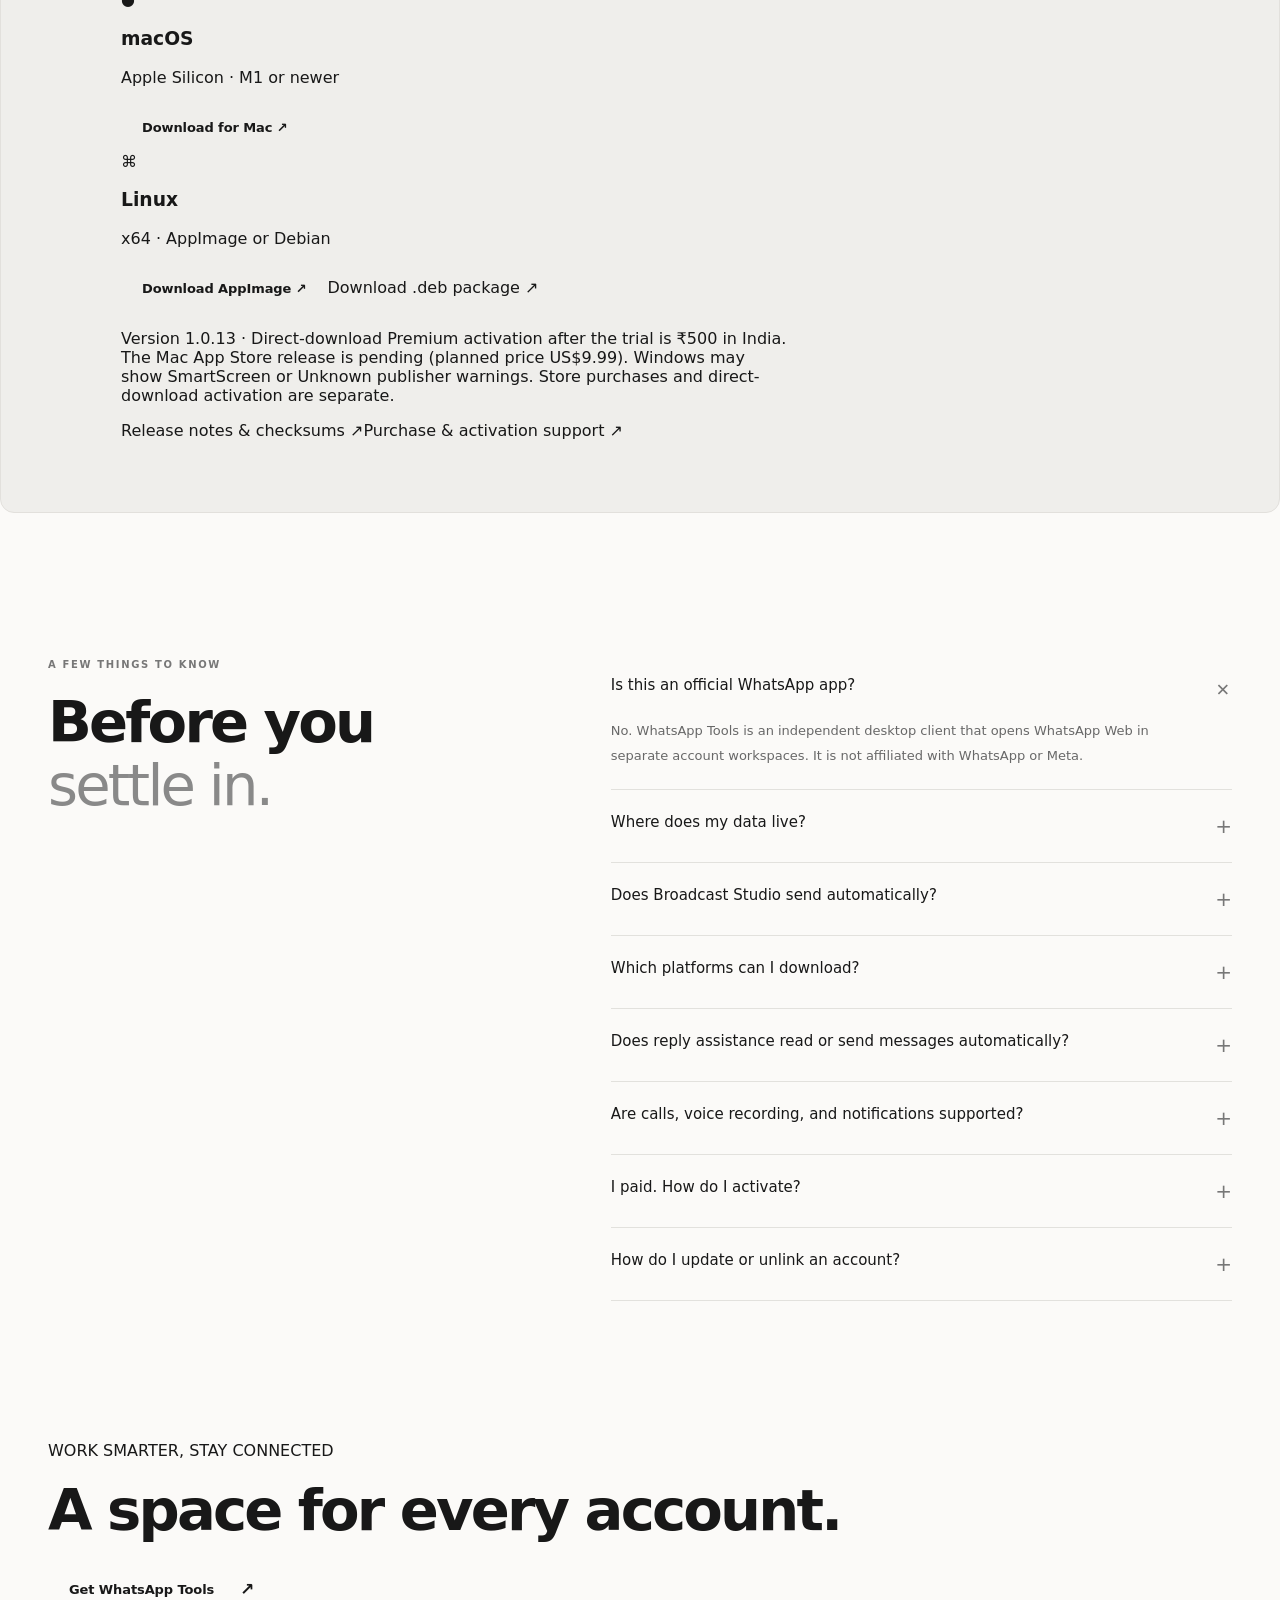
==== commit 8b459b47: "Rebuild WhatsApp Tools homepage with product-led editorial layout" ====
--- a/index.html
+++ b/index.html
@@ -1,19 +1,72 @@
+<!doctype html>
+<html lang="en">
 <!doctype html>
-<html lang="en"><head><meta charset="utf-8"><meta name="viewport" content="width=device-width,initial-scale=1"><meta name="description" content="Manage multiple WhatsApp accounts on Windows, Mac and Linux. Separate workspaces, personalized message drafts and reply templates. Try all features for 30 days."><meta name="theme-color" content="#fbfaf8"><link rel="canonical" href="https://spatsariya.github.io/whatsapp-tools/"><meta name="robots" content="index,follow,max-image-preview:large"><meta property="og:site_name" content="WhatsApp Tools"><meta property="og:locale" content="en_US"><meta property="og:type" content="website"><meta property="og:url" content="https://spatsariya.github.io/whatsapp-tools/"><meta property="og:title" content="WhatsApp Tools — Multiple WhatsApp Accounts on Desktop"><meta property="og:description" content="Manage multiple WhatsApp accounts on Windows, Mac and Linux. Separate workspaces, personalized message drafts and reply templates. Try all features for 30 days."><meta property="og:image" content="https://spatsariya.github.io/whatsapp-tools/assets/workspace.png"><meta property="og:image:width" content="1424"><meta property="og:image:height" content="921"><meta property="og:image:alt" content="WhatsApp Tools desktop workspace with example accounts"><meta name="twitter:card" content="summary_large_image"><meta name="twitter:title" content="WhatsApp Tools — Multiple WhatsApp Accounts on Desktop"><meta name="twitter:description" content="Manage multiple WhatsApp accounts on Windows, Mac and Linux. Separate workspaces, personalized message drafts and reply templates. Try all features for 30 days."><meta name="twitter:image" content="https://spatsariya.github.io/whatsapp-tools/assets/workspace.png"><title>WhatsApp Tools — Multiple WhatsApp Accounts on Desktop</title><script type="application/ld+json">{"@context":"https://schema.org","@graph":[{"@type":"WebPage","@id":"https://spatsariya.github.io/whatsapp-tools/#page","url":"https://spatsariya.github.io/whatsapp-tools/","name":"WhatsApp Tools — Multiple WhatsApp Accounts on Desktop","description":"Manage multiple WhatsApp accounts on Windows, Mac and Linux. Separate workspaces, personalized message drafts and reply templates. Try all features for 30 days.","isPartOf":{"@id":"https://spatsariya.github.io/whatsapp-tools/#website"},"inLanguage":"en"},{"@type":"WebSite","@id":"https://spatsariya.github.io/whatsapp-tools/#website","url":"https://spatsariya.github.io/whatsapp-tools/","name":"WhatsApp Tools"},{"@type":"SoftwareApplication","@id":"https://spatsariya.github.io/whatsapp-tools/#app","name":"WhatsApp Tools","url":"https://spatsariya.github.io/whatsapp-tools/","applicationCategory":"CommunicationApplication","operatingSystem":"Windows 64-bit, macOS Apple Silicon, Linux 64-bit","softwareVersion":"1.0.13","description":"Independent desktop client for multiple WhatsApp accounts, personalized message drafts and reply templates. Includes a 30-day trial; messages are reviewed and sent manually.","screenshot":"https://spatsariya.github.io/whatsapp-tools/assets/workspace.png","author":{"@type":"Person","name":"Shivam Patsariya","url":"https://imshivam.com"}}]}</script><link rel="icon" type="image/svg+xml" href="assets/mark.svg"><link rel="stylesheet" href="style.css"><script src="site.js" defer></script><link rel="icon" href="assets/favicon.ico" sizes="any"><meta name="google-site-verification" content="1lJs577E-F46tSZrYQ53x_FZ0178OB8OTQATkkIwR0U" /></head><body>
-<a class="skip" href="#main">Skip to content</a>
-<header class="site-header"><a class="brand" href="./" aria-label="WhatsApp Tools home"><img src="assets/mark.svg" width="34" height="34" alt=""><span>whatsapp<span class="brand-light">tools</span><span class="brand-dot">.</span></span></a><button id="menu-toggle" class="menu-toggle" aria-expanded="false" aria-controls="navigation">Menu <span aria-hidden="true">☰</span></button><nav id="navigation" aria-label="Main navigation"><a href="#features">The workspace</a><a href="#broadcast">Broadcast Studio</a><a href="#questions">Questions</a><a class="nav-download" href="#download">Get the app <span aria-hidden="true">↗</span></a></nav></header>
-<main id="main">
-<section class="hero wrap"><div class="hero-copy"><div class="release-label"><span></span> A NEW HOME FOR YOUR ACCOUNTS <b>Premium</b></div><h1>Multiple WhatsApp accounts.<br><em>One desktop workspace.</em></h1><p class="hero-description">Work chats. Personal plans. A growing business. <br>Give each account its own space, in one familiar desktop app.</p><div class="hero-actions"><a class="button button-dark" data-download href="#download"><svg viewBox="0 0 24 24" aria-hidden="true"><path d="M12 3v12m-5-5 5 5 5-5M4 16v5h16v-5"/></svg>Download options<span aria-hidden="true">↗</span></a><a class="quiet-link" href="#features">Take a look around <span aria-hidden="true">↓</span></a></div><div class="download-note">30-day trial · Every feature included · Premium activation after trial</div></div><aside class="hero-note"><span class="tiny-mark" aria-hidden="true">✳</span><p>A space to focus.<br>A space to connect.<br><strong>A little less switching.</strong></p><span class="handwritten">Made for your everyday.</span></aside>
-<div class="product-stage"><div class="stage-top"><div class="stage-dots" aria-hidden="true"><i></i><i></i><i></i></div><span id="screenshot-label">Your accounts, together.</span><span class="stage-local"><i></i> DESKTOP WORKSPACE</span></div><div class="screenshot-wrap"><img id="product-screenshot" src="assets/workspace.png?v=1.0.11" alt="WhatsApp Tools light-theme desktop overview showing account phone numbers and unread counts" width="1424" height="921" fetchpriority="high"></div><div class="stage-bottom"><div class="view-tabs" role="group" aria-label="Explore the app"><button class="selected" data-view="workspace" aria-pressed="true">01 <span>Your workspace</span></button><button data-view="accounts" aria-pressed="false">02 <span>Account controls</span></button><button data-view="broadcast" aria-pressed="false">03 <span>Broadcast Studio</span></button></div><span class="stage-caption">Actual app screens · Example accounts</span></div></div>
-</section>
-<div class="principles wrap"><span>Separate saved sessions</span><span>Direct WhatsApp Web linking</span><span>Contacts & drafts stored locally</span><span>You stay in control</span></div>
-<section id="features" class="workspace-section wrap"><div class="section-intro"><span class="eyebrow">A CALMER WAY TO KEEP UP</span><h2>All your accounts.<br><em>Room to breathe.</em></h2><p>Your conversations already have a home.<br>Now your accounts do, too.</p></div><div class="feature-rows"><article><span class="feature-number">01 /</span><div><h3>One app. Your different worlds.</h3><p>Link multiple accounts through WhatsApp Web. Move between workspaces without signing out of one to open another.</p></div><span class="feature-symbol" aria-hidden="true">↗</span></article><article><span class="feature-number">02 /</span><div><h3>A place for everything.</h3><p>Give accounts a name and tag. Find them with search, arrange them your way, and choose which ones can send desktop alerts.</p></div><span class="feature-symbol" aria-hidden="true">⌘</span></article><article><span class="feature-number">03 /</span><div><h3>A desktop that works with you.</h3><p>Switch accounts from the system tray. Unload pages you aren’t using, or let optional memory cleanup handle inactive accounts.</p></div><span class="feature-symbol" aria-hidden="true">◈</span></article><article><span class="feature-number">04 /</span><div><h3>Consistent replies. Your approval.</h3><p>Build keyword rules, working-hour schedules, and reusable replies. Paste a received message, generate a draft, and review it before opening the chat to send yourself.</p></div><span class="feature-symbol" aria-hidden="true">↳</span></article></div></section>
-<section id="broadcast" class="broadcast-section"><div class="wrap broadcast-inner"><div class="broadcast-copy"><span class="eyebrow">INTRODUCING BROADCAST STUDIO</span><h2>Make it personal.<br><em>Keep the final say.</em></h2><p>A thoughtful message starts before you hit Send. Build contact lists, reuse your best drafts, and preview the right message for each person.</p><ul><li>Import CSV lists with duplicate and opt-out handling.</li><li>Personalize with names, companies, and custom fields.</li><li>Open each chat, review, and send in WhatsApp yourself.</li><li>Keep your own campaign records and export them.</li></ul><a class="text-link-light" href="#download">Meet your new workspace <span aria-hidden="true">↗</span></a><p class="honest-note">Manual review & send. The app doesn’t send messages automatically or claim delivery confirmation.</p></div><div class="broadcast-visual"><div class="visual-label"><i></i> A PERSONAL TOUCH, AT EVERY STEP</div><img src="assets/broadcast.png?v=1.0.11" alt="Broadcast Studio with a campaign editor, contact audience, and personalized message preview" width="1424" height="921" loading="lazy"><div class="visual-footer"><code>Hi {{first_name}},</code><span>A familiar message.<br>Made for one person.</span></div></div></div></section>
-<section class="how-section wrap"><div class="how-intro"><span class="eyebrow">A FAMILIAR START</span><h2>Your phone.<br>Your accounts.<br><em>You’re ready.</em></h2></div><div class="how-steps"><article><span>01</span><div><h3>Download & open</h3><p>Download the edition for your platform and start the 30-day trial. Direct-download Premium activation for India is ₹500 after the trial. Store purchases and direct-download activation are handled separately.</p></div></article><article><span>02</span><div><h3>Link your first account</h3><p>Choose Add account. On your phone, open WhatsApp → Linked devices → Link a device. Scan the live QR code.</p></div></article><article><span>03</span><div><h3>Make yourself at home</h3><p>Add more accounts, choose labels and tags, and explore Broadcast Studio whenever you’re ready.</p></div></article></div></section>
-<section id="download" class="download-section wrap"><div class="download-copy"><span class="eyebrow">YOUR DESKTOP, A LITTLE MORE ORGANIZED</span><h2>Your next workspace<br><em>starts here.</em></h2><p>Windows, macOS and Linux include a 30-day trial with access to every Premium feature. No payment details are required to start. The Mac App Store edition is planned at US$9.99; Store release is pending. Direct-download Premium for India is ₹500 for all features and is available for Windows x64, Apple Silicon Macs, and Linux x64.</p><a class="button button-dark" data-download href="#download"><svg viewBox="0 0 24 24" aria-hidden="true"><path d="M12 3v12m-5-5 5 5 5-5M4 16v5h16v-5"/></svg>Choose your download<span aria-hidden="true">↗</span></a><div class="release-details"><span>30-day trial on Windows, macOS and Linux</span><span>All features included</span><span>Windows, macOS &amp; Linux · 1.0.13</span></div><p class="preview-note">New in 1.0.13 for Windows, macOS and Linux. Profile-picture sync now recognizes WhatsApp’s current “You” control and prioritizes loaded photos over empty placeholders. Includes a 30-day trial.</p><div class="release-links"><a class="button button-dark" href="https://github.com/spatsariya/whatsapp-tools/releases/download/v1.0.13/WhatsApp-Tools-1.0.13-direct-unsigned-x64.exe">Windows x64 · Unsigned installer</a> <a class="button button-dark" href="https://github.com/spatsariya/whatsapp-tools/releases/download/v1.0.13/WhatsApp-Tools-1.0.13-direct-arm64.dmg">Mac · Apple Silicon · 1.0.13</a> <a class="button button-dark" href="https://github.com/spatsariya/whatsapp-tools/releases/download/v1.0.13/WhatsApp-Tools-1.0.13-direct-x86_64.AppImage">Linux x64 · AppImage</a> <a class="button button-dark" href="https://github.com/spatsariya/whatsapp-tools/releases/download/v1.0.13/WhatsApp-Tools-1.0.13-direct-amd64.deb">Linux x64 · Debian package</a> <a href="https://github.com/spatsariya/whatsapp-tools/releases/tag/v1.0.13">Release notes &amp; checksums</a> <a href="support.html">Purchase &amp; activation support</a></div><p class="preview-note">Mac App Store: release pending. Mac direct download: Apple Silicon (M1 or newer) only. The Mac download includes the same 30-day trial. A real purchase has unlocked the Windows app. Physical Mac testing, refunds and offline renewal remain unverified. Windows x64 is available as an unsigned installer: expect SmartScreen or Unknown publisher warnings.</p></div><div class="download-art" aria-hidden="true"><div class="art-orbit orbit-a"></div><div class="art-orbit orbit-b"></div><div class="app-tile"><img src="assets/mark.svg" width="100" height="100" alt=""></div><span class="art-tag tag-one">Work</span><span class="art-tag tag-two">Personal</span><span class="art-tag tag-three">Your space.</span></div></section>
-<section id="questions" class="faq-section wrap"><div><span class="eyebrow">A FEW THINGS TO KNOW</span><h2>Before you<br><em>settle in.</em></h2></div><div class="questions"><details open><summary>Is this an official WhatsApp app?<span aria-hidden="true">+</span></summary><p>No. WhatsApp Tools is an independent desktop client that opens WhatsApp Web in separate account workspaces. It is not affiliated with WhatsApp or Meta.</p></details><details><summary>Where does my data live?<span aria-hidden="true">+</span></summary><p>Account labels, contact lists, templates, and campaign history are stored in your local app profile. WhatsApp Web maintains its own browser data and communicates with WhatsApp. Opening a prepared chat shares its recipient number and message with WhatsApp.</p></details><details><summary>Does Broadcast Studio send automatically?<span aria-hidden="true">+</span></summary><p>No. It prepares a personalized message and opens the chat in the account you choose. You review and send in WhatsApp yourself. “Marked sent” is your own record, not a delivery or read receipt.</p></details><details><summary>Which platforms can I download?<span aria-hidden="true">+</span></summary><p>The signed and notarized Mac direct download supports Apple Silicon (M1 or newer). The Mac App Store release is pending. Windows x64 is available as an unsigned direct installer and may trigger Windows security warnings. Linux x64 is available as an AppImage or Debian package. The Mac download requires Apple Silicon. Older free preview downloads have been withdrawn.</p></details><details><summary>Does reply assistance read or send messages automatically?<span aria-hidden="true">+</span></summary><p>No. You paste the received message and choose when to generate a reply. Rules, schedules, and saved templates help prepare the draft; you review and send it in WhatsApp yourself. Tests are local simulations, and marked-sent records are self-reported.</p></details><details><summary>Are calls, voice recording, and notifications supported?<span aria-hidden="true">+</span></summary><p>Version 1.0.3 allows notifications, camera and microphone for WhatsApp Web by default. You can turn each off in account settings. Windows/macOS may still require approval, and alerts and calling availability depend on WhatsApp, hardware and system settings. Screen sharing is not enabled.</p></details><details><summary>I paid. How do I activate?<span aria-hidden="true">+</span></summary><p>Return to the app after checkout. Version 1.0.2 checks direct purchases automatically. You can also choose Check purchase status. You do not need a manual activation key for an in-app purchase. If payment succeeded, do not pay again.</p></details><details><summary>How do I update or unlink an account?<span aria-hidden="true">+</span></summary><p>Use the update method for your purchased edition. Keep a backup of your local app profile before moving installations. To revoke access, use Linked devices in WhatsApp on your phone.</p></details></div></section>
-<section class="guide-links wrap" aria-labelledby="guide-heading"><h2 id="guide-heading">Explore the desktop tools</h2><p>Practical guides to separate accounts, personalized drafts and reusable replies.</p><nav aria-label="Feature guides"><a href="multiple-whatsapp-accounts.html">Multiple WhatsApp accounts</a><a href="broadcast-studio.html">Broadcast Studio guide</a><a href="whatsapp-reply-templates.html">Reply templates guide</a></nav></section></main>
-<footer class="site-footer wrap"><div class="footer-top"><a class="brand" href="./"><img src="assets/mark.svg" width="30" height="30" alt=""><span>whatsapp<span class="brand-light">tools</span><span class="brand-dot">.</span></span></a><span>A space for every account.</span><div><a href="#download">Availability</a><a href="https://github.com/spatsariya/whatsapp-tools/issues">Report an issue</a><a href="support.html">Support</a><a href="privacy.html">Privacy</a></div></div><div class="footer-bottom"><span>© 2026 WhatsApp Tools · Independent desktop software.</span><span>Not affiliated with WhatsApp or Meta. Product screenshots use example accounts.</span></div><p class="developer-credit">Developed by <a href="https://imshivam.com" target="_blank" rel="noopener noreferrer">imshivam.com</a> &amp; <a href="https://omnican.ca" target="_blank" rel="noopener noreferrer">Omnican.ca</a>.</p>
-<p class="developer-credit"><img src="https://hits.sh/spatsariya.github.io/whatsapp-tools.svg?label=Page%20views&amp;color=222222" alt="Total page views" referrerpolicy="no-referrer" height="20"></p>
-</footer>
-</body></html>
+<html lang="en"><head><meta charset="utf-8"><meta name="viewport" content="width=device-width,initial-scale=1"><meta name="description" content="Manage multiple WhatsApp accounts on Windows, Mac and Linux. Separate workspaces, personalized message drafts and reply templates. Try all features for 30 days."><meta name="theme-color" content="#fbfaf8"><link rel="canonical" href="https://spatsariya.github.io/whatsapp-tools/"><meta name="robots" content="index,follow,max-image-preview:large"><meta property="og:site_name" content="WhatsApp Tools"><meta property="og:locale" content="en_US"><meta property="og:type" content="website"><meta property="og:url" content="https://spatsariya.github.io/whatsapp-tools/"><meta property="og:title" content="WhatsApp Tools — Multiple WhatsApp Accounts on Desktop"><meta property="og:description" content="Manage multiple WhatsApp accounts on Windows, Mac and Linux. Separate workspaces, personalized message drafts and reply templates. Try all features for 30 days."><meta property="og:image" content="https://spatsariya.github.io/whatsapp-tools/assets/workspace.png"><meta property="og:image:width" content="1424"><meta property="og:image:height" content="921"><meta property="og:image:alt" content="WhatsApp Tools desktop workspace with example accounts"><meta name="twitter:card" content="summary_large_image"><meta name="twitter:title" content="WhatsApp Tools — Multiple WhatsApp Accounts on Desktop"><meta name="twitter:description" content="Manage multiple WhatsApp accounts on Windows, Mac and Linux. Separate workspaces, personalized message drafts and reply templates. Try all features for 30 days."><meta name="twitter:image" content="https://spatsariya.github.io/whatsapp-tools/assets/workspace.png"><title>WhatsApp Tools — Multiple WhatsApp Accounts on Desktop</title><script type="application/ld+json">{"@context":"https://schema.org","@graph":[{"@type":"WebPage","@id":"https://spatsariya.github.io/whatsapp-tools/#page","url":"https://spatsariya.github.io/whatsapp-tools/","name":"WhatsApp Tools — Multiple WhatsApp Accounts on Desktop","description":"Manage multiple WhatsApp accounts on Windows, Mac and Linux. Separate workspaces, personalized message drafts and reply templates. Try all features for 30 days.","isPartOf":{"@id":"https://spatsariya.github.io/whatsapp-tools/#website"},"inLanguage":"en"},{"@type":"WebSite","@id":"https://spatsariya.github.io/whatsapp-tools/#website","url":"https://spatsariya.github.io/whatsapp-tools/","name":"WhatsApp Tools"},{"@type":"SoftwareApplication","@id":"https://spatsariya.github.io/whatsapp-tools/#app","name":"WhatsApp Tools","url":"https://spatsariya.github.io/whatsapp-tools/","applicationCategory":"CommunicationApplication","operatingSystem":"Windows 64-bit, macOS Apple Silicon, Linux 64-bit","softwareVersion":"1.0.13","description":"Independent desktop client for multiple WhatsApp accounts, personalized message drafts and reply templates. Includes a 30-day trial; messages are reviewed and sent manually.","screenshot":"https://spatsariya.github.io/whatsapp-tools/assets/workspace.png","author":{"@type":"Person","name":"Shivam Patsariya","url":"https://imshivam.com"}}]}</script><link rel="icon" type="image/svg+xml" href="assets/mark.svg"><link rel="stylesheet" href="style.css?v=redesign-2"><script src="site.js?v=redesign-2" defer></script><link rel="icon" href="assets/favicon.ico" sizes="any"><meta name="google-site-verification" content="1lJs577E-F46tSZrYQ53x_FZ0178OB8OTQATkkIwR0U" /></head>
+<body>
+<a class="skip" href="#main">Skip to content</a>
+<header class="site-header">
+  <div class="nav-container">
+    <a class="brand" href="./" aria-label="WhatsApp Tools home"><img src="assets/mark.svg" width="32" height="32" alt=""><span>WhatsApp <span class="brand-light">Tools</span></span></a>
+    <button id="menu-toggle" class="menu-toggle" aria-controls="navigation" aria-expanded="false" aria-label="Toggle navigation">Menu <span aria-hidden="true">☰</span></button>
+    <nav id="navigation" aria-label="Main navigation">
+      <a href="#features">Features</a><a href="#broadcast">Broadcast Studio</a><a href="#how-it-works">How it works</a><a href="#questions">FAQs</a>
+    </nav>
+    <a class="nav-cta" href="#download">Download app <span aria-hidden="true">↗</span></a>
+  </div>
+</header>
+<main id="main">
+<section class="hero-section" aria-labelledby="main-title">
+ <div class="hero-glow" aria-hidden="true"></div>
+ <div class="hero-content wrap">
+  <a class="announcement" href="#download"><span class="pulse"></span><strong>WhatsApp Tools 1.0.13</strong><span class="announcement-divider"></span> Now available for desktop <span aria-hidden="true">↗</span></a>
+  <h1 id="main-title">All your WhatsApp accounts.<br><span>One beautiful workspace.</span></h1>
+  <p class="hero-lead">Stop switching windows. Organize work, business, and personal WhatsApp accounts in one focused desktop app.</p>
+  <div class="hero-actions"><a class="button button-primary" href="#download"><span aria-hidden="true">↓</span> Download for desktop</a><a class="button button-outline" href="#features">Explore features <span aria-hidden="true">↗</span></a></div>
+  <p class="hero-reassurance">30-day trial <span>·</span> No payment details to start <span>·</span> Windows, macOS & Linux</p>
+ </div>
+ <div class="preview-shell wrap">
+  <div class="preview-toolbar"><div class="traffic-lights" aria-hidden="true"><span></span><span></span><span></span></div><span id="screenshot-label">Workspace overview</span><span class="preview-version">WHATSAPP TOOLS / DESKTOP</span></div>
+  <div class="preview-image"><img id="product-screenshot" src="assets/workspace.png?v=1.0.13" width="1424" height="921" alt="WhatsApp Tools desktop workspace with example accounts" fetchpriority="high"></div>
+  <div class="preview-navigation" role="group" aria-label="Explore screenshots">
+   <button class="selected" data-view="workspace" aria-pressed="true"><span>01</span> Workspace</button>
+   <button data-view="accounts" aria-pressed="false"><span>02</span> Account settings</button>
+   <button data-view="broadcast" aria-pressed="false"><span>03</span> Broadcast Studio</button>
+   <span class="example-disclaimer">Real product screens · Example data</span>
+  </div>
+ </div>
+</section>
+<div class="trust-strip"><div class="wrap trust-content"><span>YOUR WORKSPACE, YOUR RULES</span><span>Multiple linked accounts</span><span>Locally saved drafts</span><span>Manual sending controls</span></div></div>
+<section id="features" class="features-section wrap">
+ <div class="section-heading centered"><div class="section-kicker"><span class="kicker-dot"></span> THE WORKSPACE</div><h2>Everything in its place.<br><span>Nothing in your way.</span></h2><p>Built around the way you actually use WhatsApp, so your conversations stay organized and your day keeps moving.</p></div>
+ <div class="feature-grid">
+  <article class="feature-card feature-large"><div class="feature-card-copy"><span class="feature-index">01 / ACCOUNT WORKSPACES</span><h3>One home for<br>every account.</h3><p>Keep multiple WhatsApp Web accounts connected, organized, and just one click away. No more endless signing in and out.</p></div><div class="feature-card-art feature-art-window"><img src="assets/workspace.png?v=1.0.13" alt="Desktop overview displaying separate linked WhatsApp accounts" width="1424" height="921" loading="lazy"></div></article>
+  <article class="feature-card feature-small"><div class="feature-card-copy"><span class="feature-index">02 / PERSONALIZE</span><h3>Set it up your way.</h3><p>Name your accounts, add tags, manage notifications, and choose which workspaces stay active.</p></div><div class="feature-card-art feature-art-settings"><img src="assets/account-controls.png?v=1.0.13" alt="Account settings in WhatsApp Tools" width="1424" height="921" loading="lazy"></div></article>
+  <article class="feature-card feature-small feature-small-dark"><div class="feature-card-copy"><span class="feature-index">03 / YOUR FOCUS</span><h3>Less clutter.<br>More clarity.</h3><p>Find accounts quickly, switch from the system tray, and unload the workspaces you don't need right now.</p></div><div class="focus-illustration" aria-hidden="true"><div class="focus-stack focus-back"></div><div class="focus-stack focus-middle"></div><div class="focus-stack focus-front"><span class="focus-icon">◎</span><span>Everything, organized.</span><span class="focus-check">✓</span></div></div></article>
+ </div>
+</section>
+<section id="broadcast" class="spotlight-section"><div class="spotlight-inner wrap">
+  <div class="spotlight-copy"><span class="section-kicker section-kicker-light">MEET BROADCAST STUDIO</span><h2>Thoughtful messages.<br><span>Made simple.</span></h2><p>Prepare personalized messages without losing the human touch. Create contact lists, preview messages, and open each conversation when you're ready to send.</p>
+   <div class="spotlight-list"><div><span>↗</span> Import and organize CSV contacts</div><div><span>↗</span> Personalize reusable message drafts</div><div><span>↗</span> Review and send manually in WhatsApp</div></div>
+   <a href="broadcast-studio.html" class="light-link">Explore Broadcast Studio <span aria-hidden="true">↗</span></a><p class="spotlight-note">Messages are never sent automatically. Delivery status is not verified.</p>
+  </div>
+  <div class="spotlight-screen"><div class="spotlight-top"><span class="spotlight-dots">● ● ●</span> BROADCAST STUDIO</div><img src="assets/broadcast.png?v=1.0.13" alt="Broadcast Studio campaign editor and message preview using example contact data" width="1424" height="921" loading="lazy"></div>
+ </div></section>
+<section id="how-it-works" class="steps-section wrap">
+ <div class="section-heading centered"><div class="section-kicker"><span class="kicker-dot"></span> GET STARTED</div><h2>From download to organized<br><span>in three simple steps.</span></h2></div>
+ <div class="steps-grid"><article><span class="step-number">01</span><div class="step-icon" aria-hidden="true">↓</div><h3>Download the app</h3><p>Choose your platform and start a 30-day trial with all features included.</p></article><article><span class="step-number">02</span><div class="step-icon" aria-hidden="true">▦</div><h3>Link your accounts</h3><p>Scan the QR code using WhatsApp's Linked devices feature on your phone.</p></article><article><span class="step-number">03</span><div class="step-icon" aria-hidden="true">✳</div><h3>Make it yours</h3><p>Add account names, adjust settings, and work from one organized space.</p></article></div>
+</section>
+<section id="download" class="download-section"><div class="wrap">
+ <div class="section-heading centered"><div class="section-kicker"><span class="kicker-dot"></span> GET WHATSAPP TOOLS</div><h2>Ready for a calmer desktop?</h2><p>Download for your computer and try every feature free for 30 days. No payment details required to start.</p></div>
+ <div class="download-platforms">
+  <article class="platform-card"><div class="platform-icon" aria-hidden="true">⊞</div><h3>Windows</h3><p>Windows x64 · Unsigned installer</p><a class="button button-primary" href="https://github.com/spatsariya/whatsapp-tools/releases/download/v1.0.13/WhatsApp-Tools-1.0.13-direct-unsigned-x64.exe">Download for Windows ↗</a></article>
+  <article class="platform-card"><div class="platform-icon" aria-hidden="true">●</div><h3>macOS</h3><p>Apple Silicon · M1 or newer</p><a class="button button-primary" href="https://github.com/spatsariya/whatsapp-tools/releases/download/v1.0.13/WhatsApp-Tools-1.0.13-direct-arm64.dmg">Download for Mac ↗</a></article>
+  <article class="platform-card"><div class="platform-icon" aria-hidden="true">⌘</div><h3>Linux</h3><p>x64 · AppImage or Debian</p><a class="button button-primary" href="https://github.com/spatsariya/whatsapp-tools/releases/download/v1.0.13/WhatsApp-Tools-1.0.13-direct-x86_64.AppImage">Download AppImage ↗</a><a class="platform-secondary" href="https://github.com/spatsariya/whatsapp-tools/releases/download/v1.0.13/WhatsApp-Tools-1.0.13-direct-amd64.deb">Download .deb package ↗</a></article>
+ </div>
+ <div class="download-footnote"><p>Version 1.0.13 · Direct-download Premium activation after the trial is ₹500 in India. The Mac App Store release is pending (planned price US$9.99). Windows may show SmartScreen or Unknown publisher warnings. Store purchases and direct-download activation are separate.</p><div><a href="https://github.com/spatsariya/whatsapp-tools/releases/tag/v1.0.13">Release notes & checksums ↗</a><a href="support.html">Purchase & activation support ↗</a></div></div>
+ </div></section>
+<section id="questions" class="faq-section wrap"><div><span class="eyebrow">A FEW THINGS TO KNOW</span><h2>Before you<br><em>settle in.</em></h2></div><div class="questions"><details open><summary>Is this an official WhatsApp app?<span aria-hidden="true">+</span></summary><p>No. WhatsApp Tools is an independent desktop client that opens WhatsApp Web in separate account workspaces. It is not affiliated with WhatsApp or Meta.</p></details><details><summary>Where does my data live?<span aria-hidden="true">+</span></summary><p>Account labels, contact lists, templates, and campaign history are stored in your local app profile. WhatsApp Web maintains its own browser data and communicates with WhatsApp. Opening a prepared chat shares its recipient number and message with WhatsApp.</p></details><details><summary>Does Broadcast Studio send automatically?<span aria-hidden="true">+</span></summary><p>No. It prepares a personalized message and opens the chat in the account you choose. You review and send in WhatsApp yourself. “Marked sent” is your own record, not a delivery or read receipt.</p></details><details><summary>Which platforms can I download?<span aria-hidden="true">+</span></summary><p>The signed and notarized Mac direct download supports Apple Silicon (M1 or newer). The Mac App Store release is pending. Windows x64 is available as an unsigned direct installer and may trigger Windows security warnings. Linux x64 is available as an AppImage or Debian package. The Mac download requires Apple Silicon. Older free preview downloads have been withdrawn.</p></details><details><summary>Does reply assistance read or send messages automatically?<span aria-hidden="true">+</span></summary><p>No. You paste the received message and choose when to generate a reply. Rules, schedules, and saved templates help prepare the draft; you review and send it in WhatsApp yourself. Tests are local simulations, and marked-sent records are self-reported.</p></details><details><summary>Are calls, voice recording, and notifications supported?<span aria-hidden="true">+</span></summary><p>Version 1.0.3 allows notifications, camera and microphone for WhatsApp Web by default. You can turn each off in account settings. Windows/macOS may still require approval, and alerts and calling availability depend on WhatsApp, hardware and system settings. Screen sharing is not enabled.</p></details><details><summary>I paid. How do I activate?<span aria-hidden="true">+</span></summary><p>Return to the app after checkout. Version 1.0.2 checks direct purchases automatically. You can also choose Check purchase status. You do not need a manual activation key for an in-app purchase. If payment succeeded, do not pay again.</p></details><details><summary>How do I update or unlink an account?<span aria-hidden="true">+</span></summary><p>Use the update method for your purchased edition. Keep a backup of your local app profile before moving installations. To revoke access, use Linked devices in WhatsApp on your phone.</p></details></div></section>
+
+<section class="last-cta wrap"><span class="section-kicker">WORK SMARTER, STAY CONNECTED</span><h2>A space for every account.</h2><a class="button button-primary" href="#download">Get WhatsApp Tools <span aria-hidden="true">↗</span></a></section>
+</main>
+
+</body></html>
--- a/style.css
+++ b/style.css
@@ -142,3 +142,6 @@
 .release-links>a:not(.button){margin:5px 0}
 }
 @media(prefers-reduced-motion:reduce){.button,.button:hover{transition:none;transform:none}}
+
+/* Keep original logo asset unchanged while presenting it neutrally on this site. */
+.brand img{filter:grayscale(1)}
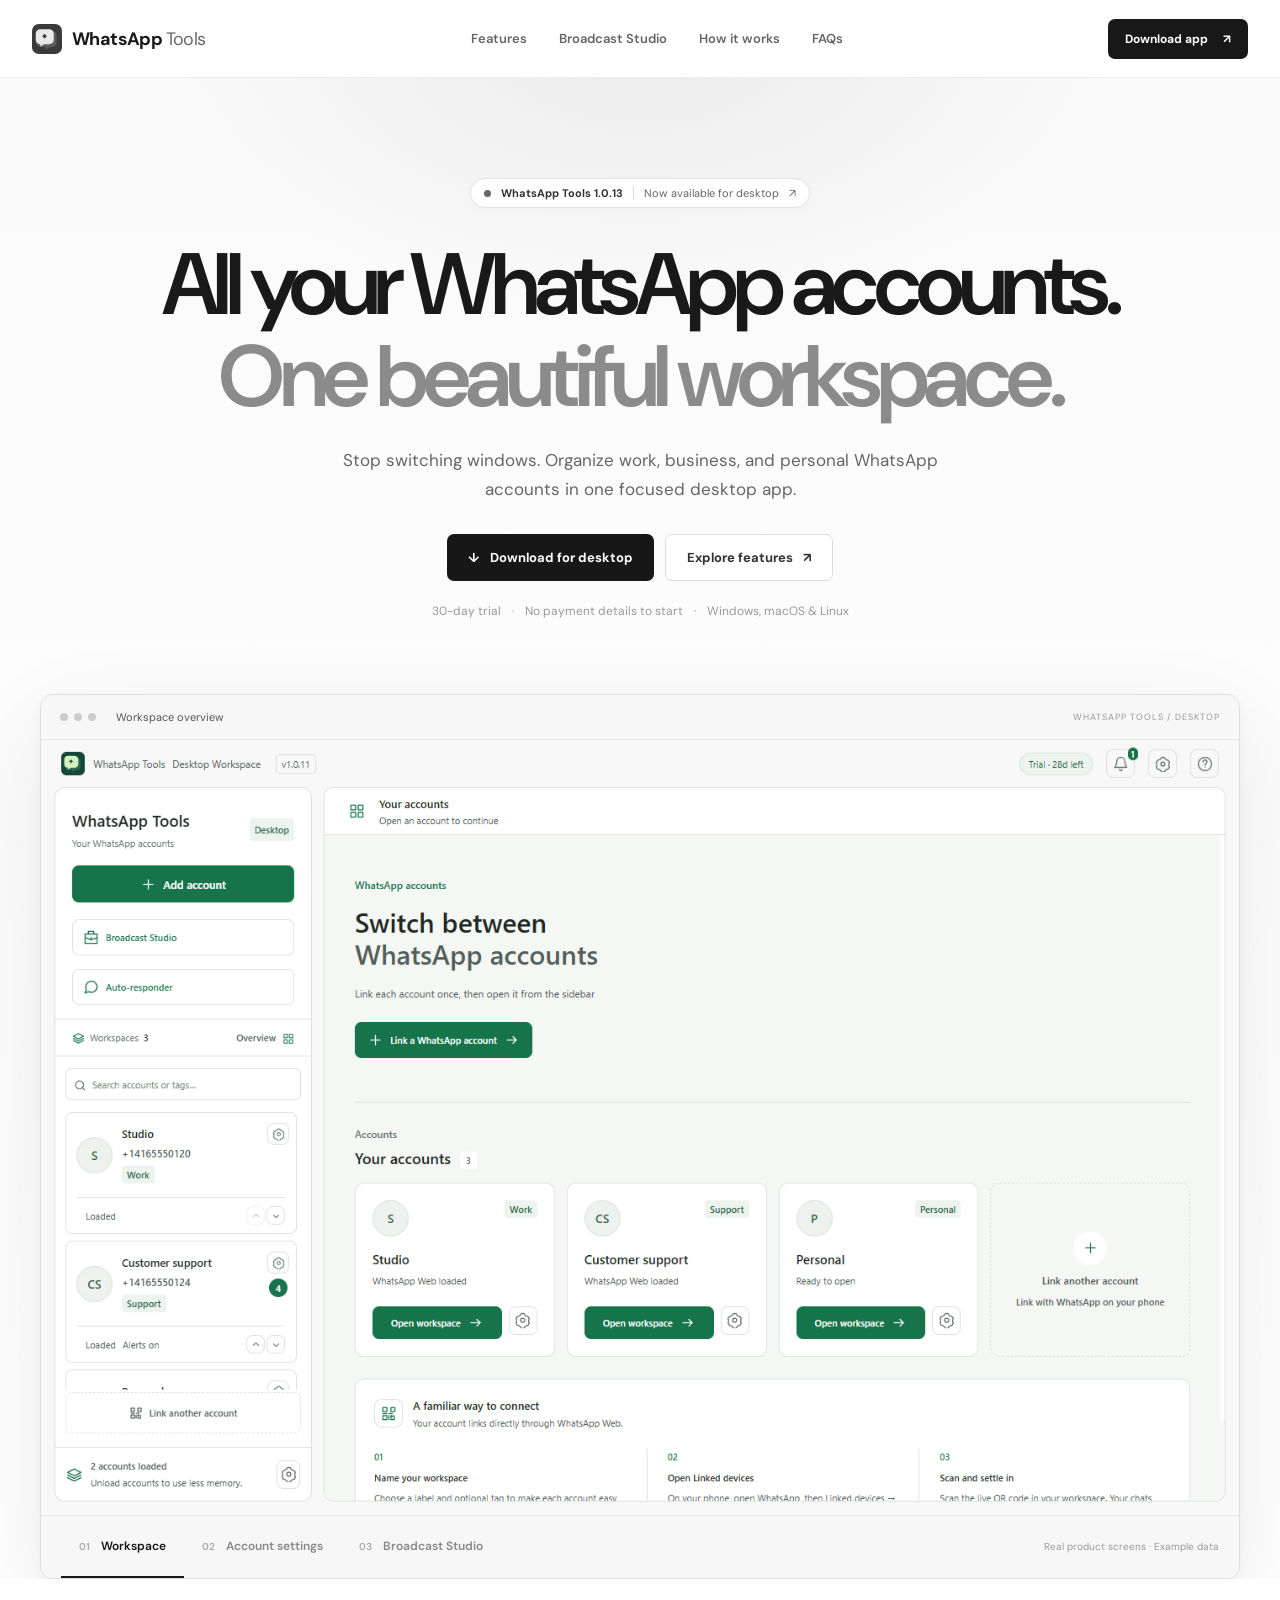
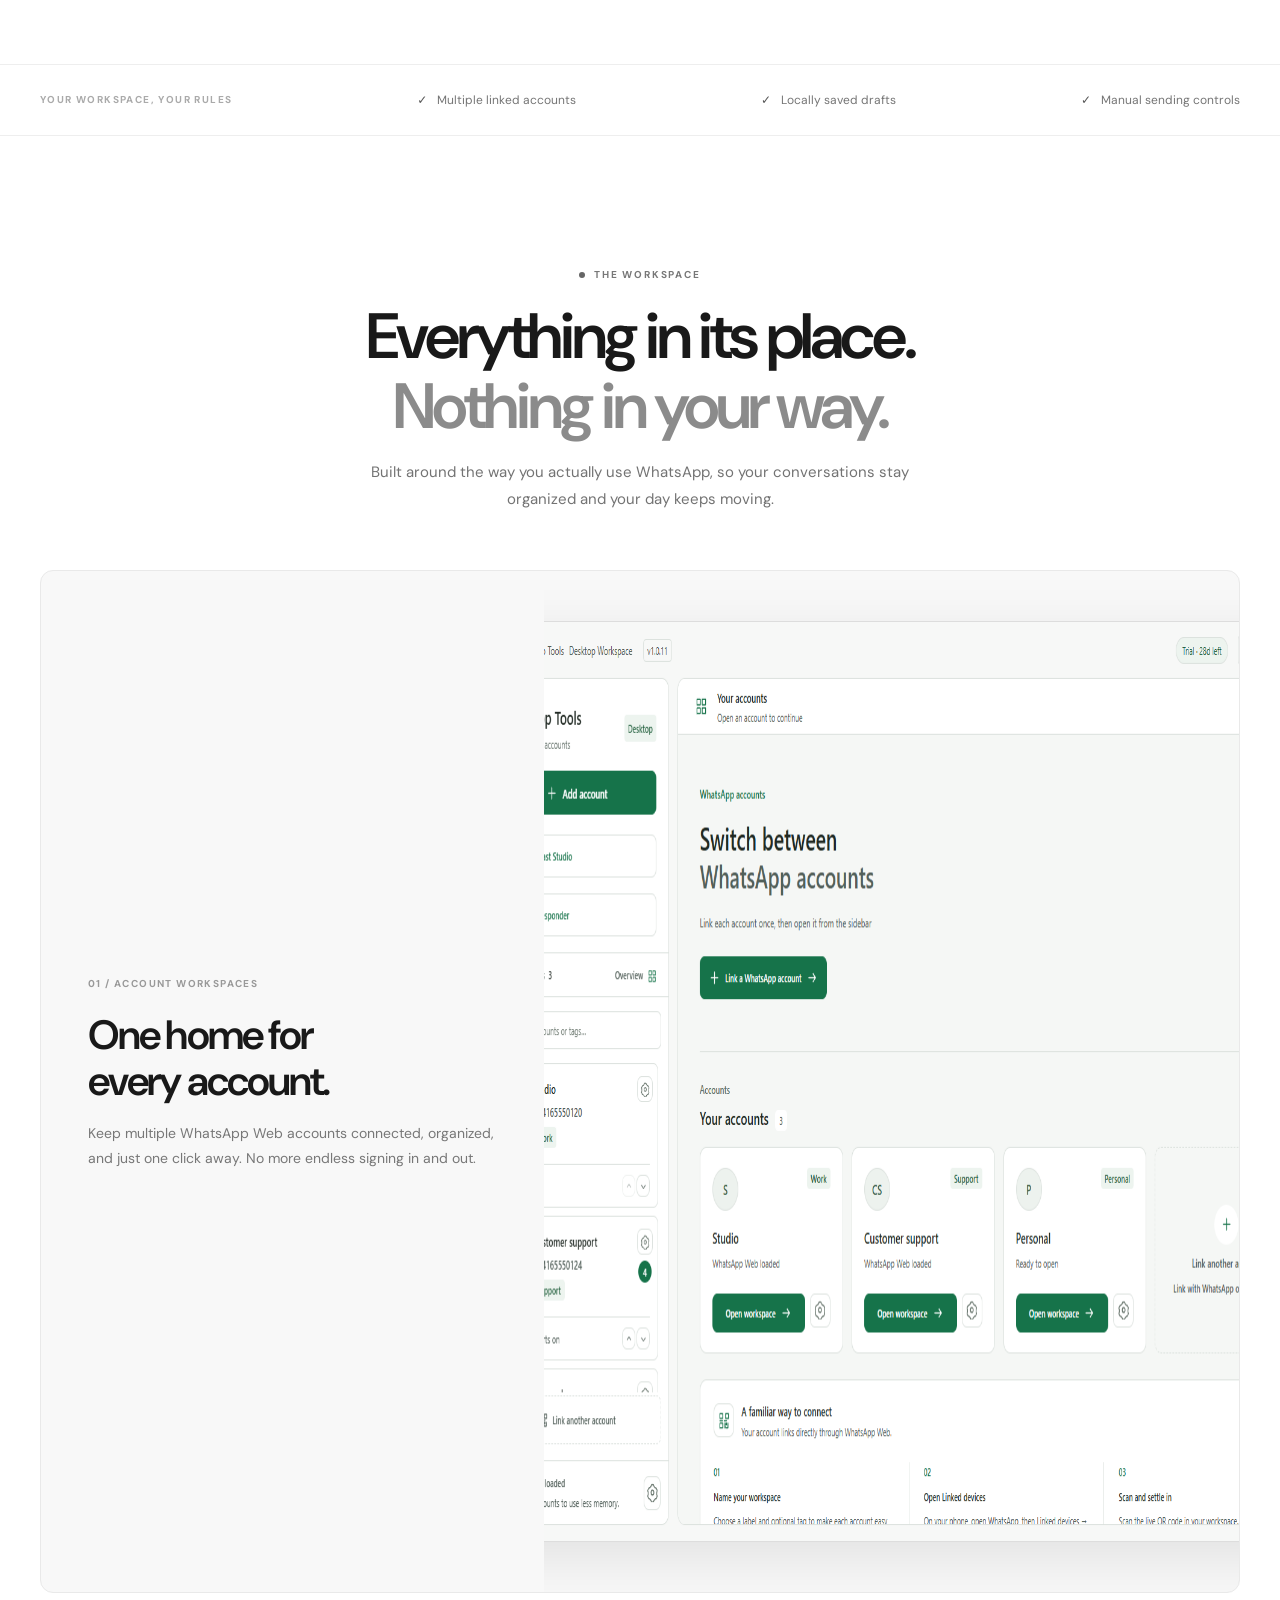
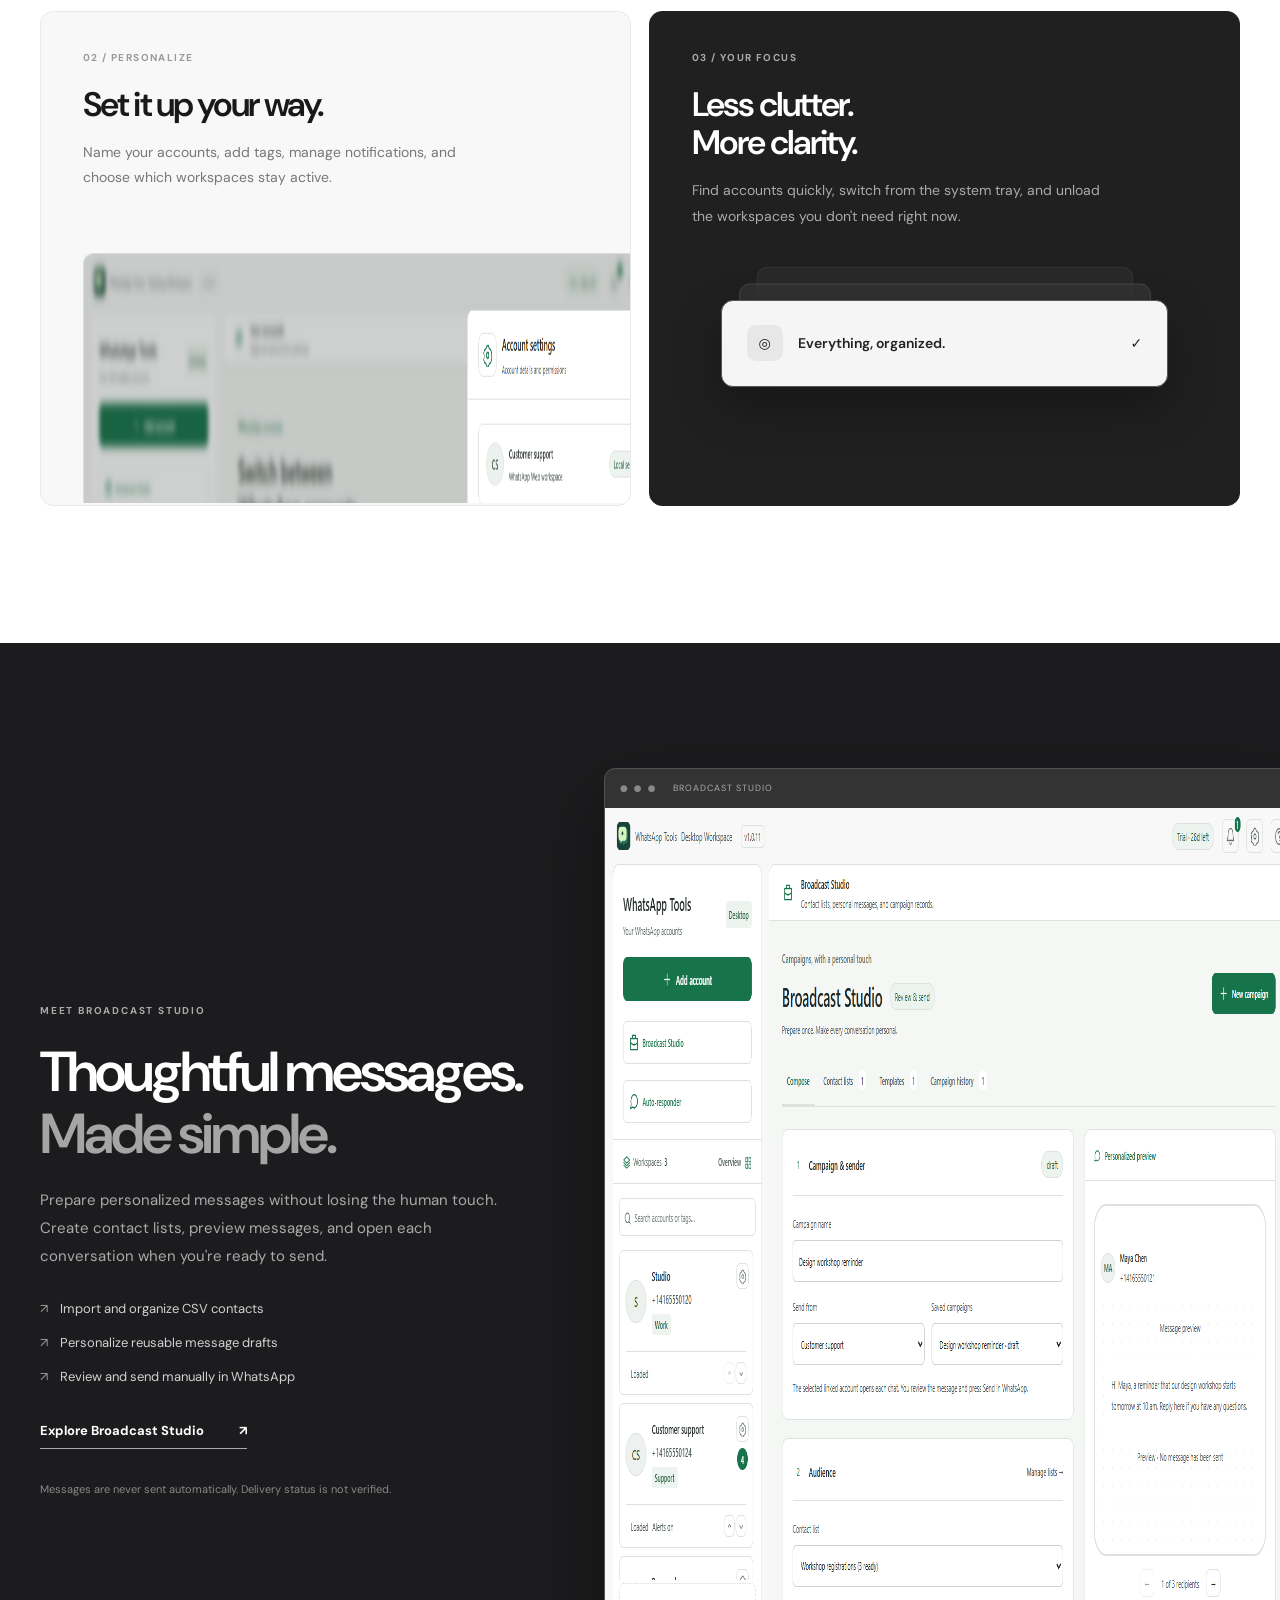
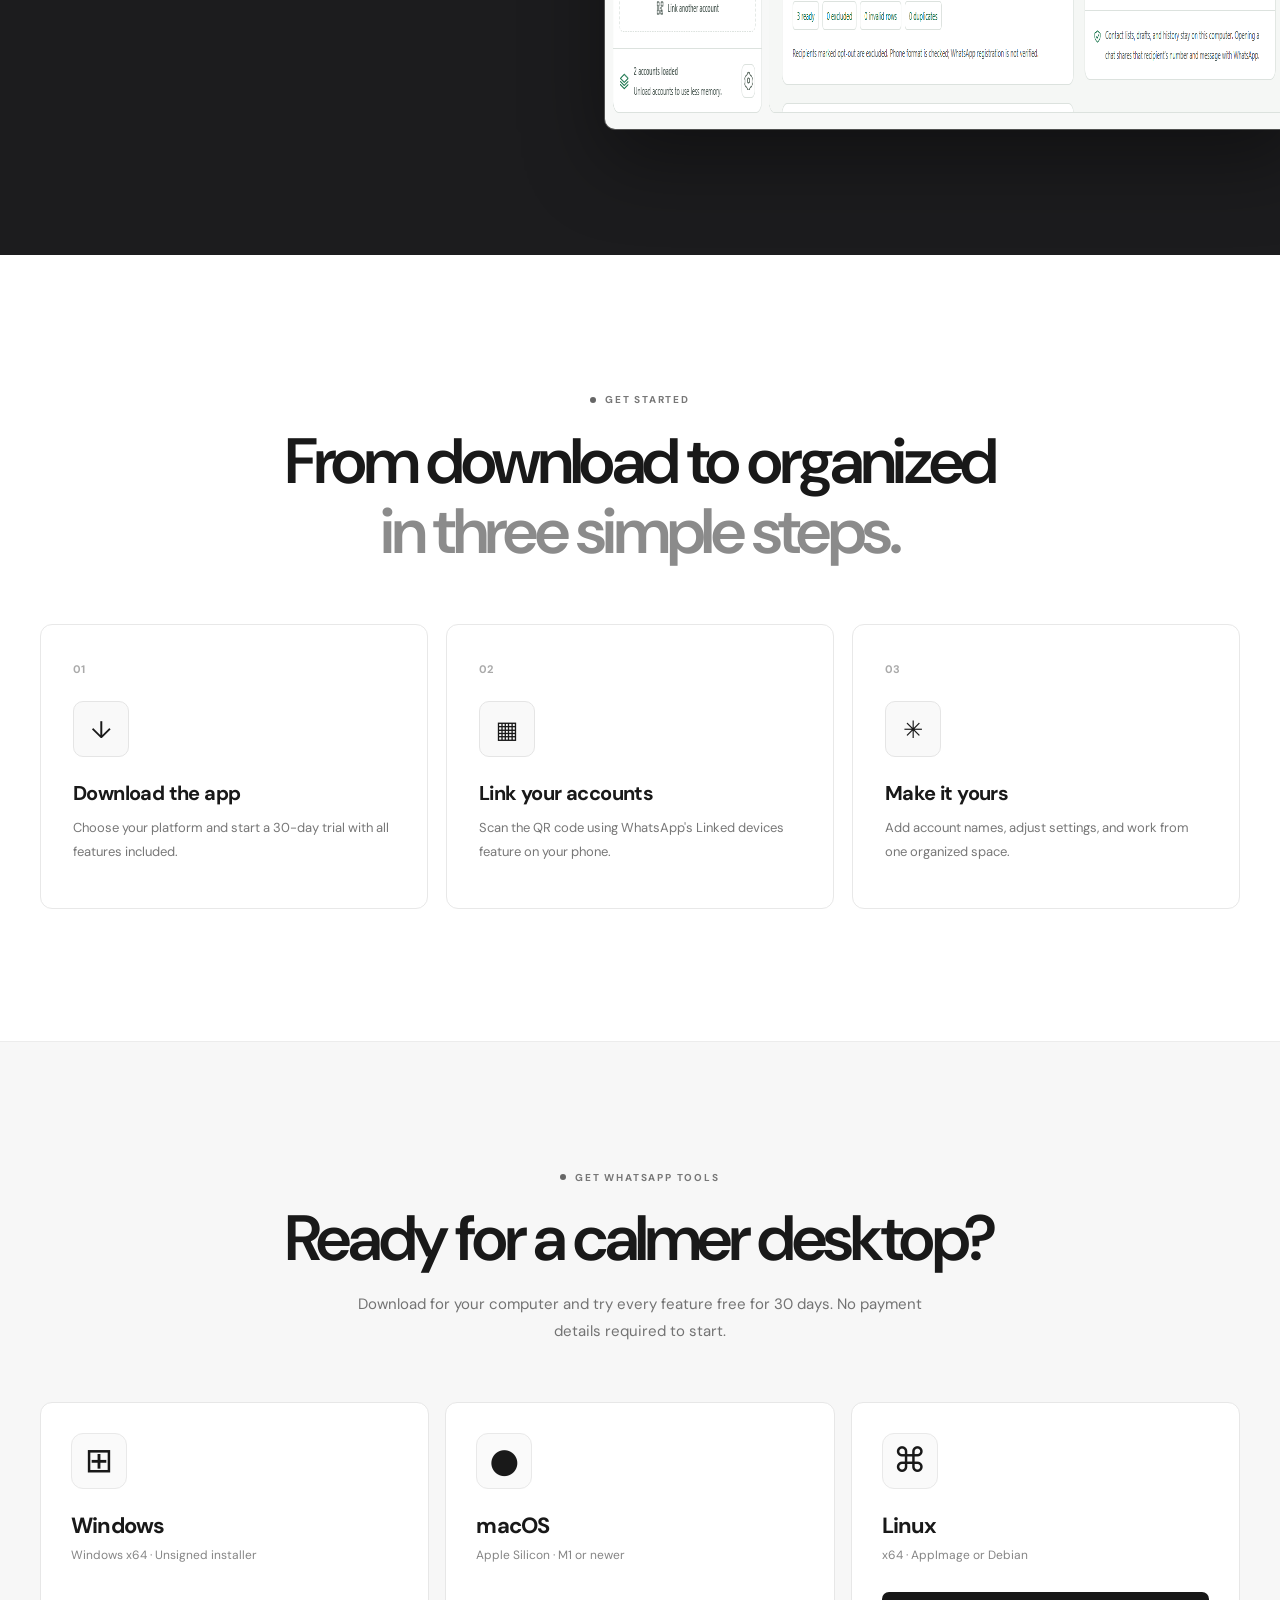
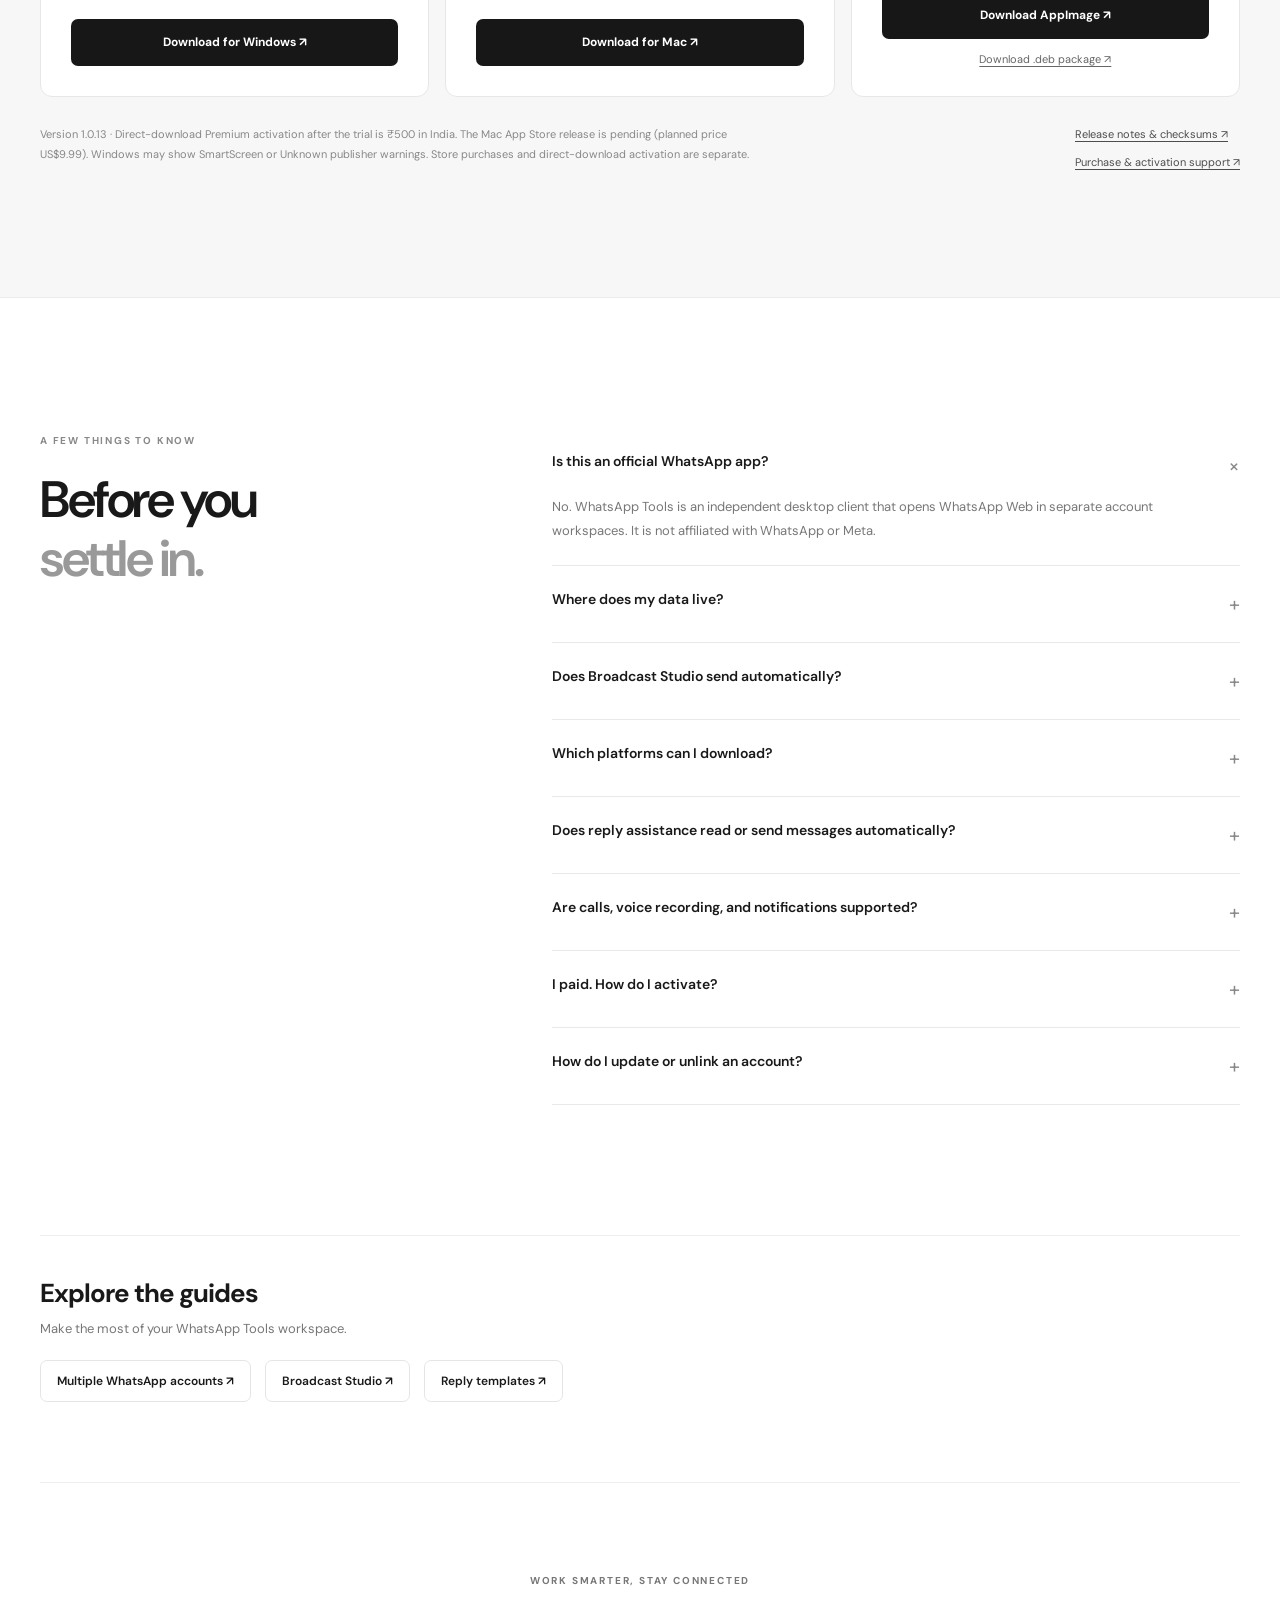
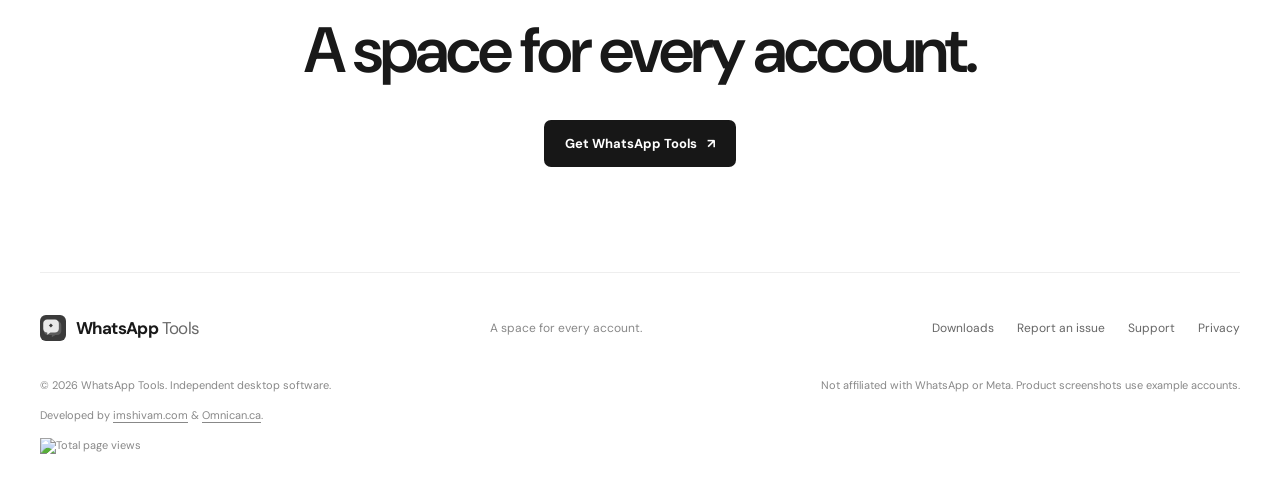
==== commit d08c13ae: "Restore complete footer, guide links, and legal navigation in redesigned homepage" ====
--- a/index.html
+++ b/index.html
@@ -66,7 +66,8 @@
  </div></section>
 <section id="questions" class="faq-section wrap"><div><span class="eyebrow">A FEW THINGS TO KNOW</span><h2>Before you<br><em>settle in.</em></h2></div><div class="questions"><details open><summary>Is this an official WhatsApp app?<span aria-hidden="true">+</span></summary><p>No. WhatsApp Tools is an independent desktop client that opens WhatsApp Web in separate account workspaces. It is not affiliated with WhatsApp or Meta.</p></details><details><summary>Where does my data live?<span aria-hidden="true">+</span></summary><p>Account labels, contact lists, templates, and campaign history are stored in your local app profile. WhatsApp Web maintains its own browser data and communicates with WhatsApp. Opening a prepared chat shares its recipient number and message with WhatsApp.</p></details><details><summary>Does Broadcast Studio send automatically?<span aria-hidden="true">+</span></summary><p>No. It prepares a personalized message and opens the chat in the account you choose. You review and send in WhatsApp yourself. “Marked sent” is your own record, not a delivery or read receipt.</p></details><details><summary>Which platforms can I download?<span aria-hidden="true">+</span></summary><p>The signed and notarized Mac direct download supports Apple Silicon (M1 or newer). The Mac App Store release is pending. Windows x64 is available as an unsigned direct installer and may trigger Windows security warnings. Linux x64 is available as an AppImage or Debian package. The Mac download requires Apple Silicon. Older free preview downloads have been withdrawn.</p></details><details><summary>Does reply assistance read or send messages automatically?<span aria-hidden="true">+</span></summary><p>No. You paste the received message and choose when to generate a reply. Rules, schedules, and saved templates help prepare the draft; you review and send it in WhatsApp yourself. Tests are local simulations, and marked-sent records are self-reported.</p></details><details><summary>Are calls, voice recording, and notifications supported?<span aria-hidden="true">+</span></summary><p>Version 1.0.3 allows notifications, camera and microphone for WhatsApp Web by default. You can turn each off in account settings. Windows/macOS may still require approval, and alerts and calling availability depend on WhatsApp, hardware and system settings. Screen sharing is not enabled.</p></details><details><summary>I paid. How do I activate?<span aria-hidden="true">+</span></summary><p>Return to the app after checkout. Version 1.0.2 checks direct purchases automatically. You can also choose Check purchase status. You do not need a manual activation key for an in-app purchase. If payment succeeded, do not pay again.</p></details><details><summary>How do I update or unlink an account?<span aria-hidden="true">+</span></summary><p>Use the update method for your purchased edition. Keep a backup of your local app profile before moving installations. To revoke access, use Linked devices in WhatsApp on your phone.</p></details></div></section>
 
+<section class="guide-links wrap" aria-labelledby="guide-heading"><h2 id="guide-heading">Explore the guides</h2><p>Make the most of your WhatsApp Tools workspace.</p><nav aria-label="Feature guides"><a href="multiple-whatsapp-accounts.html">Multiple WhatsApp accounts ↗</a><a href="broadcast-studio.html">Broadcast Studio ↗</a><a href="whatsapp-reply-templates.html">Reply templates ↗</a></nav></section>
 <section class="last-cta wrap"><span class="section-kicker">WORK SMARTER, STAY CONNECTED</span><h2>A space for every account.</h2><a class="button button-primary" href="#download">Get WhatsApp Tools <span aria-hidden="true">↗</span></a></section>
 </main>
-
+<footer class="site-footer wrap"><div class="footer-top"><a class="brand" href="./" aria-label="WhatsApp Tools home"><img src="assets/mark.svg" width="26" height="26" alt=""><span>WhatsApp <span class="brand-light">Tools</span></span></a><span>A space for every account.</span><div><a href="#download">Downloads</a><a href="https://github.com/spatsariya/whatsapp-tools/issues">Report an issue</a><a href="support.html">Support</a><a href="privacy.html">Privacy</a></div></div><div class="footer-bottom"><span>© 2026 WhatsApp Tools. Independent desktop software.</span><span>Not affiliated with WhatsApp or Meta. Product screenshots use example accounts.</span></div><p class="developer-credit">Developed by <a href="https://imshivam.com" target="_blank" rel="noopener noreferrer">imshivam.com</a> &amp; <a href="https://omnican.ca" target="_blank" rel="noopener noreferrer">Omnican.ca</a>.</p><p class="developer-credit"><img src="https://hits.sh/spatsariya.github.io/whatsapp-tools.svg?label=Page%20views&amp;color=222222" alt="Total page views" referrerpolicy="no-referrer" height="20"></p></footer>
 </body></html>
--- a/style.css
+++ b/style.css
@@ -1,147 +1,18 @@
-:root{font-family:'Segoe UI',Arial,sans-serif;color:#173b2f;background:#f6f7f2;font-synthesis:none;--muted:#718176;--green:#1a4c3b;--line:#dce3d8}*{box-sizing:border-box}html{scroll-behavior:smooth;scroll-padding-top:100px}body{margin:0}a{color:inherit;text-decoration:none}button{font:inherit;cursor:pointer}button,a{touch-action:manipulation}a:focus-visible,button:focus-visible,summary:focus-visible{outline:3px solid #07966d;outline-offset:6px}.wrap{width:min(1220px,calc(100% - 96px));margin-inline:auto}.skip{position:fixed;top:-70px;left:20px;padding:14px;background:white;z-index:100}.skip:focus{top:10px}.site-header{height:94px;display:flex;align-items:center;justify-content:space-between;width:min(1320px,calc(100% - 72px));margin:auto;border-bottom:1px solid var(--line)}.brand{display:inline-flex;align-items:center;gap:11px;font-size:23px;font-weight:650;letter-spacing:-1px}.brand-light{font-weight:400}.brand-dot{color:#35a578}.site-header nav{display:flex;align-items:center;gap:32px;font-size:13px;font-weight:500}.site-header nav>a:hover{color:#078b61}.nav-download{background:#e5eddf;border:1px solid #c8d8c1;border-radius:7px;padding:12px 16px}.nav-download span{margin-left:16px}.menu-toggle{display:none}.hero{padding-top:68px;display:grid;grid-template-columns:1fr 285px;column-gap:48px}.release-label{display:inline-flex;align-items:center;gap:9px;font-size:9px;font-weight:600;letter-spacing:1.5px}.release-label>span{width:6px;height:6px;background:#16a076;border-radius:50%}.release-label b{margin-left:9px;padding:4px 7px;border-radius:4px;background:#e3ecdc;font-size:9px;font-weight:500;letter-spacing:.5px}h1{font-size:clamp(48px,5.7vw,79px);line-height:1.06;letter-spacing:-4.2px;font-weight:500;margin:25px 0 23px}em{font-family:Georgia,'Times New Roman',serif;font-weight:400;letter-spacing:-2px;color:#627c60}h1 em{color:#637e5e}.hero-description{font-size:16px;line-height:1.8;color:#718176;margin:0}.hero-actions{display:flex;align-items:center;gap:28px;margin-top:31px}.button{display:inline-flex;align-items:center;justify-content:center;gap:14px;border-radius:7px;padding:17px 21px;font-size:13px;font-weight:500;transition:background .18s,transform .18s}.button:hover{transform:translateY(-2px)}.button-dark{background:#1a4c3b;color:#f4f8ef;box-shadow:0 4px 10px #203e2810}.button-dark:hover{background:#27684e}.button svg{width:17px;height:17px;fill:none;stroke:currentColor;stroke-width:1.5;stroke-linecap:round;stroke-linejoin:round}.button>span{margin-left:12px;font-size:17px}.quiet-link{display:inline-flex;align-items:center;gap:14px;font-size:12px;color:#5a715d}.quiet-link:hover{text-decoration:underline}.download-note{font-size:10px;color:#8a9787;margin-top:16px}.hero-note{align-self:center;justify-self:end;border-left:1px solid #d4dfcf;padding-left:32px;margin-top:32px}.tiny-mark{font-size:40px;color:#78966d}.hero-note p{font-size:17px;font-weight:400;line-height:1.9;letter-spacing:-.2px}.hero-note strong{font-weight:500}.handwritten{font-family:Georgia,serif;font-style:italic;font-size:13px;color:#8b9c7f}.product-stage{grid-column:1/-1;margin-top:56px;border:1px solid #cbd8c8;border-radius:13px;overflow:hidden;background:#0c1718;box-shadow:0 25px 60px #2f47351a}.stage-top{height:43px;padding:0 20px;display:flex;align-items:center;gap:20px;background:#e9eee4;color:#6e806e;font-size:10px}.stage-dots{display:flex;gap:6px}.stage-dots i{width:7px;height:7px;border-radius:50%;background:#a6b69b}.stage-dots i:first-child{background:#cbcebc}.stage-dots i:nth-child(2){background:#bac5ac}.stage-local{margin-left:auto;font-size:8px;letter-spacing:1.3px;display:flex;align-items:center;gap:7px}.stage-local i{width:5px;height:5px;border-radius:50%;background:#319373}.screenshot-wrap{aspect-ratio:1424/921;overflow:hidden}.screenshot-wrap img{display:block;width:100%;height:auto}.stage-bottom{min-height:66px;padding:0 24px;background:#ebf0e6;display:flex;align-items:center;justify-content:space-between;gap:18px}.view-tabs{display:flex;gap:22px;align-self:stretch}.view-tabs button{display:flex;align-items:center;gap:8px;background:none;border:0;border-bottom:2px solid transparent;font-size:9px;color:#7d9078;padding:0 1px}.view-tabs button span{font-size:11px}.view-tabs button.selected{color:#254e3b;border-bottom-color:#365e42}.stage-caption{font-size:9px;color:#94a08c}.principles{display:flex;align-items:center;justify-content:space-between;gap:15px;padding:37px 24px;border-bottom:1px solid var(--line);color:#70806a;font-size:11px}.principles span{display:flex;align-items:center;gap:10px}.principles span:before{content:'✳';font-size:13px;color:#8da57f}.workspace-section{display:grid;grid-template-columns:1fr 1.25fr;gap:100px;padding-block:112px}.eyebrow{font-size:9px;letter-spacing:1.8px;font-weight:600;color:#7a9272}h2{font-weight:500;font-size:clamp(35px,4vw,52px);line-height:1.13;letter-spacing:-2px;margin:20px 0}.section-intro>p{font-size:14px;line-height:1.9;color:#85917d}.feature-rows{padding-top:0}.feature-rows article{display:flex;align-items:flex-start;gap:23px;padding:25px 0;border-bottom:1px solid var(--line)}.feature-rows article:first-child{padding-top:10px}.feature-number{font-size:11px;color:#90a17f;white-space:nowrap;padding-top:5px}.feature-rows h3{font-size:18px;letter-spacing:-.5px;font-weight:500;margin:0 0 10px}.feature-rows p{font-size:13px;line-height:1.9;color:#819078;margin:0}.feature-symbol{margin-left:auto;font-size:23px;color:#99ac8b}.broadcast-section{background:#153b2e;color:#edf4e9;padding-block:90px}.broadcast-inner{display:grid;grid-template-columns:.8fr 1.2fr;gap:64px;align-items:center}.broadcast-copy .eyebrow{color:#9ebc93}.broadcast-copy h2{font-size:47px;color:#edf4e9}.broadcast-copy h2 em{color:#b3d3a4}.broadcast-copy>p{font-size:13px;line-height:1.9;color:#a0b99e}.broadcast-copy ul{list-style:none;padding:0;margin:27px 0}.broadcast-copy li{display:flex;align-items:baseline;gap:10px;font-size:12px;color:#c0d3b8;line-height:1.9;margin-top:12px}.broadcast-copy li:before{content:'↗';color:#8dccae}.text-link-light{font-size:12px;display:inline-flex;align-items:center;gap:38px;border-bottom:1px solid #668d6c;padding-bottom:9px;margin-top:4px}.text-link-light:hover{color:#b8e2ae}.broadcast-copy .honest-note{font-size:10px;color:#7ca182;margin-top:28px;max-width:330px}.broadcast-visual{border:1px solid #466752;border-radius:12px;overflow:hidden;background:#102b24;box-shadow:0 20px 50px #03140d33}.visual-label{display:flex;align-items:center;gap:8px;font-size:8px;letter-spacing:1.3px;color:#8dad94;padding:17px 19px}.visual-label i{height:5px;width:5px;border-radius:50%;background:#2bba91}.broadcast-visual>img{width:100%;height:auto;display:block;border-block:1px solid #45634e}.visual-footer{display:flex;justify-content:space-between;align-items:center;padding:23px}.visual-footer code{font-size:16px;color:#c6e4b9;font-family:Georgia,serif;font-style:italic}.visual-footer>span{font-size:10px;color:#85a68a;line-height:1.8}.how-section{display:grid;grid-template-columns:1fr 1.3fr;gap:80px;padding-block:110px}.how-steps article{display:flex;align-items:flex-start;gap:25px;padding:25px 0;border-bottom:1px solid var(--line)}.how-steps article>span{display:grid;place-items:center;width:32px;height:32px;border:1px solid #cddac4;border-radius:8px;color:#819a74;font-size:11px;flex-shrink:0}.how-steps h3{font-size:17px;font-weight:500;letter-spacing:-.4px;margin:2px 0 9px}.how-steps p{font-size:13px;color:#829178;line-height:1.9;margin:0}.how-steps strong{font-weight:500;color:#597554}.download-section{position:relative;display:grid;grid-template-columns:1.3fr 1fr;border-radius:17px;border:1px solid #d4dfc6;padding:62px;background:#e9efdf;overflow:hidden}.download-copy{position:relative;z-index:1}.download-copy h2{font-size:53px}.download-copy>p{font-size:13px;line-height:1.8;color:#7d8f6c;margin-bottom:27px}.release-details{display:flex;gap:16px;margin-top:19px;font-size:10px;color:#81916f}.release-details>span+span:before{content:'·';margin-right:16px;color:#9aac8d}.release-links{display:flex;gap:20px;margin-top:19px;font-size:10px;color:#5c7b54}.release-links a{text-decoration:underline;text-underline-offset:4px}.download-copy .preview-note{font-size:10px;color:#8a9a7c;line-height:1.8;max-width:390px;margin:24px 0 0}.download-art{position:relative;min-height:340px}.art-orbit{position:absolute;border:1px solid #cddcbd;border-radius:50%;width:330px;height:330px;top:25px;left:0}.orbit-b{width:240px;height:240px;top:70px;left:45px}.app-tile{position:absolute;top:136px;left:102px;transform:rotate(-10deg);filter:drop-shadow(0 20px 20px #6d895c2e)}.app-tile img{width:125px;height:125px}.art-tag{position:absolute;padding:11px 20px;border:1px solid #c4d3b3;border-radius:9px;background:#f7f9f0;color:#7c956c;font-size:12px;box-shadow:0 7px 15px #90a67b10}.tag-one{left:25px;top:65px;transform:rotate(-10deg)}.tag-two{right:0;top:165px;transform:rotate(9deg)}.tag-three{left:32px;top:315px;transform:rotate(-6deg);background:#d8e7cb}.faq-section{display:grid;grid-template-columns:1fr 1.3fr;gap:85px;padding-block:110px}.questions{padding-top:0}.questions details{border-bottom:1px solid var(--line);padding:20px 0}.questions summary{list-style:none;display:flex;justify-content:space-between;gap:25px;font-size:14px;font-weight:500;cursor:pointer;line-height:1.6}.questions summary::-webkit-details-marker{display:none}.questions summary>span{font-size:20px;font-weight:300;color:#8b9d7b;flex-shrink:0}.questions details[open] summary>span{transform:rotate(45deg)}.questions p{font-size:12px;color:#839278;line-height:1.9;margin:14px 32px 0 0}.site-footer{border-top:1px solid var(--line);padding-block:35px 26px}.footer-top{display:flex;align-items:center;justify-content:space-between;gap:20px}.footer-top>.brand{font-size:20px}.footer-top>span{font-family:Georgia,serif;font-style:italic;font-size:14px;color:#889879}.footer-top>div{display:flex;gap:24px;font-size:11px;color:#778c6c}.footer-top>div>a:hover{text-decoration:underline}.footer-bottom{display:flex;align-items:center;justify-content:space-between;gap:24px;font-size:9px;color:#9aa68e;margin-top:35px;line-height:1.8}@media(min-width:1600px){.wrap{max-width:1270px}.hero{padding-top:80px}}@media(max-width:1100px){.wrap{width:calc(100% - 64px)}.site-header{width:calc(100% - 48px)}.hero{grid-template-columns:1fr 220px;gap:25px}h1{letter-spacing:-3px}.hero-note{padding-left:23px}.hero-note p{font-size:15px}.hero-actions{gap:18px}.button{font-size:12px;padding:16px}.quiet-link{font-size:11px}.workspace-section,.how-section,.faq-section{gap:50px;padding-block:80px}.broadcast-inner{gap:35px}.broadcast-copy h2{font-size:39px}.download-section{padding:45px}.download-copy h2{font-size:46px}.download-art{transform:scale(.85);transform-origin:left center}.stage-caption{display:none}.principles{padding-inline:0;font-size:10px}.footer-top>span{display:none}}@media(max-width:760px){html{scroll-padding-top:25px}.wrap{width:calc(100% - 40px)}.site-header{height:76px;width:calc(100% - 40px);position:relative}.brand{font-size:21px}.brand img{width:30px;height:30px}.menu-toggle{display:flex;gap:10px;align-items:center;border:1px solid #d6dfce;border-radius:6px;background:#edf1e7;padding:8px 10px;font-size:11px;color:#36553b}.site-header nav{display:none;position:absolute;z-index:10;top:68px;right:0;left:0;background:#f5f7ef;padding:20px;border:1px solid #d3dfc9;border-radius:10px;box-shadow:0 10px 30px #3c59361a;align-items:stretch;gap:20px;font-size:14px}.site-header nav.open{display:flex;flex-direction:column}.nav-download{display:flex;justify-content:space-between}.hero{display:block;padding-top:43px}.hero .release-label{font-size:8px;gap:7px;letter-spacing:1px}.release-label b{font-size:8px}h1{font-size:clamp(44px,10.6vw,67px);letter-spacing:-2.6px;margin-top:24px}.hero-description{font-size:14px;line-height:1.9}.hero-description br{display:none}.hero-actions{gap:18px;flex-wrap:wrap;margin-top:25px}.hero-note{display:none}.product-stage{margin-top:35px;border-radius:9px}.stage-top{height:32px;padding:0 12px;gap:12px;font-size:8px}.stage-dots{gap:4px}.stage-dots i{width:5px;height:5px}.stage-local{display:none}.stage-bottom{padding:0 13px;min-height:51px}.view-tabs{width:100%;justify-content:space-between;gap:12px}.view-tabs button{gap:5px;font-size:8px}.view-tabs button span{font-size:9px}.principles{display:grid;grid-template-columns:1fr 1fr;gap:20px;padding-block:27px;font-size:9px}.principles span{gap:7px}.workspace-section,.how-section,.faq-section{display:block;padding-block:58px}.section-intro{margin-bottom:35px}h2{font-size:39px;letter-spacing:-1.5px}.feature-rows article{gap:16px;padding-block:23px}.feature-rows h3{font-size:17px}.feature-rows p{font-size:12px}.broadcast-section{padding-block:54px}.broadcast-inner{display:block}.broadcast-copy h2{font-size:40px}.broadcast-copy>p{max-width:500px}.broadcast-copy .honest-note{max-width:100%;margin-bottom:30px}.broadcast-visual{max-width:580px;margin:auto}.how-intro h2 br:nth-child(2){display:none}.how-steps{margin-top:28px}.how-steps article{gap:18px}.download-section{display:block;padding:35px 25px}.download-copy h2{font-size:39px}.download-art{display:none}.download-copy .preview-note{max-width:100%}.release-details{gap:10px;font-size:9px}.release-details>span+span:before{margin-right:10px}.faq-section>div:first-child{margin-bottom:25px}.faq-section h2 br{display:none}.questions summary{font-size:13px}.footer-top{align-items:flex-start;flex-direction:column;gap:22px}.footer-bottom{flex-direction:column;align-items:flex-start;gap:10px;margin-top:25px}.site-footer{padding-top:30px}.button{font-size:12px}.download-note{font-size:9px}}@media(prefers-reduced-motion:reduce){html{scroll-behavior:auto}.button{transition:none}.button:hover{transform:none}}
-@media(max-width:760px){.how-intro h2 br:nth-child(2),.faq-section h2 br{display:initial}}
-.developer-credit{font-size:10px;line-height:1.8;color:#7e8e73;margin:16px 0 0}.developer-credit a{text-decoration:underline;text-decoration-color:#bcc8b2;text-underline-offset:3px}.developer-credit a:hover{color:#285a40;text-decoration-color:currentColor}
-
-/* Readable text, keyboard access and flexible download links. */
-.hero-description,.section-intro p,.feature-rows p,.how-steps p,.download-copy>p,.download-copy .preview-note,.questions p,.download-note,.release-details,.developer-credit,.footer-top>div,.footer-bottom{color:#4e634d}.broadcast-copy .honest-note,.visual-footer>span,.visual-label{color:#b5cfb8}.release-links{flex-wrap:wrap;gap:16px}.release-details{flex-wrap:wrap}.release-links .button{max-width:100%;white-space:normal}.guide-links{padding-block:40px 64px}.guide-links h2{font-size:34px;letter-spacing:-1px}.guide-links nav{display:flex;flex-wrap:wrap;gap:16px 28px}.guide-links a{text-decoration:underline;text-underline-offset:4px}.site-footer .footer-top>div{flex-wrap:wrap}.view-tabs button{min-height:44px}
-@media(max-width:760px){.site-header nav{display:flex;position:static;box-shadow:none;flex-wrap:wrap;font-size:12px;padding:10px;gap:12px}.site-header{height:auto;min-height:76px;flex-wrap:wrap;padding-block:16px;gap:12px}.menu-toggle{display:none}.js .menu-toggle{display:flex}.js .site-header nav{display:none;position:absolute;top:68px}.js .site-header nav.open{display:flex}.release-details{line-height:1.8}}
-
-
-/* 2026 editorial refresh: monochrome, spacious, product-first.
-   Inspired by Subframe's restrained typography and UI presentation. */
-@import url('https://fonts.googleapis.com/css2?family=DM+Sans:wght@400;450;500;550;600;650;700&display=swap');
-:root{font-family:'DM Sans',system-ui,-apple-system,BlinkMacSystemFont,'Segoe UI',sans-serif;color:#181818;background:#fbfaf8;--muted:#6d6d6d;--green:#181818;--line:#e4e3df}
-body{color:#181818;background:#fbfaf8}
-a:focus-visible,button:focus-visible,summary:focus-visible{outline-color:#5268e8}
-.site-header{height:84px;border-color:#e6e5e2}
-.brand{color:#191919;font-weight:700;letter-spacing:-1.1px}
-.brand-light{color:#777;font-weight:400}
-.brand-dot{color:#181818}
-.site-header nav{gap:33px;color:#4f4f4f}
-.site-header nav>a:hover,.footer-top>div>a:hover{color:#111}
-.nav-download{background:#191919;border:1px solid #191919;color:#fff;border-radius:6px;padding:11px 16px}
-.site-header nav>.nav-download:hover{background:#404040;color:white}
-.hero{grid-template-columns:minmax(0,1fr) 235px;column-gap:36px;padding-top:98px}
-.release-label{color:#686868;letter-spacing:1.35px;font-size:10px}
-.release-label>span{background:#353535}
-.release-label b{background:#eeece9;color:#333;border:1px solid #e4e1dc;padding:5px 9px}
-h1{font-size:clamp(54px,6.4vw,91px);font-weight:550;letter-spacing:-5.4px;line-height:1.03;margin:31px 0 27px}
-h1 em{font-style:normal;color:#888;font-family:inherit;letter-spacing:inherit;font-weight:450}
-em{font-style:normal;font-family:inherit;letter-spacing:inherit;font-weight:450;color:#898989}
-.hero-description{font-size:17px;line-height:1.75;color:#646464;max-width:610px}
-.hero-actions{margin-top:35px}
-.button{border-radius:7px;min-height:48px;font-weight:600;letter-spacing:-.1px}
-.button-dark{background:#181818;color:#fff;box-shadow:0 3px 8px #00000010}
-.button-dark:hover{background:#3b3b3b}
-.quiet-link{color:#353535;font-size:13px;font-weight:550}
-.download-note{color:#777;font-size:11px;margin-top:20px}
-.hero-note{border-left:1px solid #deddda;padding-left:26px}
-.hero-note p{color:#696969;line-height:1.8}
-.hero-note strong{color:#171717}
-.tiny-mark{color:#555}
-.handwritten{font-family:inherit;color:#999;font-size:12px}
-.product-stage{margin-top:78px;background:#f3f3f3;border:1px solid #dededc;border-radius:12px;box-shadow:0 30px 65px #20202012,0 2px 4px #00000008}
-.stage-top{height:47px;background:#f3f2f0;color:#737373;border-bottom:1px solid #deddda}
-.stage-dots i,.stage-dots i:first-child,.stage-dots i:nth-child(2){background:#c4c4c4}
-.stage-local i{background:#888}
-.screenshot-wrap{background:white}
-.stage-bottom{background:#f4f3f1;border-top:1px solid #deddda;min-height:72px}
-.view-tabs button{color:#888;font-weight:550}
-.view-tabs button.selected{color:#151515;border-bottom-color:#151515}
-.stage-caption{color:#898989}
-.principles{color:#747474;border-color:#e3e2de;padding-block:38px}
-.principles span:before{content:'+';color:#686868;font-weight:700;font-size:16px}
-.workspace-section{padding-block:135px 145px;gap:105px}
-.eyebrow{color:#777;font-size:10px;letter-spacing:1.65px}
-h2{font-weight:550;font-size:clamp(40px,4.5vw,62px);letter-spacing:-2.8px;line-height:1.09}
-.section-intro>p{color:#777;font-size:15px}
-.feature-rows article{border-color:#e5e4e0;padding-block:30px}
-.feature-rows h3{color:#222;font-size:20px;font-weight:550}
-.feature-rows p{color:#737373;font-size:14px;line-height:1.8}
-.feature-number{color:#999}
-.feature-symbol{color:#8b8b8b}
-.broadcast-section{background:#202020;color:#f5f5f5;padding-block:112px}
-.broadcast-inner{gap:82px}
-.broadcast-copy .eyebrow{color:#aaa}
-.broadcast-copy h2{color:#f5f5f5;font-weight:500}
-.broadcast-copy h2 em{color:#aaa}
-.broadcast-copy>p{color:#b9b9b9;font-size:14px}
-.broadcast-copy li{color:#d0d0d0}
-.broadcast-copy li:before{color:#aaa}
-.text-link-light{border-bottom-color:#747474;color:#f5f5f5}
-.text-link-light:hover{color:#fff}
-.broadcast-copy .honest-note{color:#aaa}
-.broadcast-visual{border:1px solid #474747;background:#272727;box-shadow:0 20px 50px #0004}
-.visual-label{color:#bbb}
-.visual-label i{background:#ccc}
-.broadcast-visual>img{border-color:#444}
-.visual-footer code{color:#fff}
-.visual-footer>span{color:#aaa}
-.how-section{padding-block:132px}
-.how-steps article{border-color:#e4e3df}
-.how-steps article>span{border-color:#dcdad6;color:#626262;background:#fff}
-.how-steps h3{color:#222;font-size:19px}
-.how-steps p{color:#757575;font-size:14px}
-.how-steps strong{color:#333}
-.download-section{background:#efeeeb;border:1px solid #e2e0dc;border-radius:14px;padding:72px;grid-template-columns:minmax(0,1.45fr) minmax(260px,.7fr)}
-.download-copy h2{font-size:clamp(40px,4.3vw,60px)}
-.download-copy>p{color:#6c6c6c;font-size:14px;max-width:700px}
-.release-details{color:#757575}
-.release-details>span+span:before{color:#aaa}
-.release-links{gap:10px;margin-top:24px}
-.release-links .button{background:#fff;color:#222;border:1px solid #d9d8d4;box-shadow:none;text-decoration:none;padding:12px 15px;font-size:11px;min-height:42px}
-.release-links .button:hover{background:#e3e2df;color:#171717}
-.release-links>a:not(.button){align-self:center;color:#505050;margin:4px 7px}
-.download-copy .preview-note{color:#777;max-width:690px}
-.art-orbit{border-color:#d6d4cf}
-.app-tile{filter:grayscale(1) drop-shadow(0 20px 22px #0002)}
-.art-tag{border:1px solid #d6d4d0;background:#fafaf9;color:#5b5b5b;box-shadow:0 7px 15px #00000008}
-.tag-three{background:#e4e2df}
-.faq-section{padding-block:140px}
-.questions details{border-color:#e2e1dd}
-.questions summary{font-size:15px}
-.questions summary>span{color:#777}
-.questions p{color:#6d6d6d;font-size:13px}
-.guide-links{border-top:1px solid #e5e4e0}
-.guide-links h2{color:#252525}
-.guide-links p,.guide-links nav{color:#666}
-.site-footer{border-color:#e4e3df}
-.footer-top>span{font-family:inherit;font-style:normal;color:#777}
-.footer-top>div{color:#666}
-.footer-bottom,.developer-credit{color:#777}
-.developer-credit a{text-decoration-color:#bdbdbd}
-.developer-credit a:hover{color:#111}
-.hero-description,.section-intro p,.feature-rows p,.how-steps p,.download-copy>p,.download-copy .preview-note,.questions p,.download-note,.release-details,.developer-credit,.footer-top>div,.footer-bottom{color:#686868}
-.broadcast-copy .honest-note,.visual-footer>span,.visual-label{color:#bcbcbc}
-@media(max-width:1100px){
-.hero{grid-template-columns:minmax(0,1fr) 200px}
-h1{letter-spacing:-3.8px}
-.workspace-section{gap:55px}
-.broadcast-inner{gap:38px}
-.download-section{padding:48px;grid-template-columns:minmax(0,1fr) 240px}
-.download-art{transform:scale(.72);transform-origin:left center}
-}
-@media(max-width:760px){
-.site-header{height:auto;min-height:74px}
-.menu-toggle{background:#f5f4f2;border-color:#deddda;color:#222}
-.site-header nav,.js .site-header nav{background:#fbfaf8;border-color:#e5e3df}
-.nav-download{background:#181818;border-color:#181818;color:#fff}
-.hero{display:block;padding-top:62px}
-h1{font-size:clamp(46px,10vw,72px);letter-spacing:-3px}
-.hero-description{font-size:15px}
-.product-stage{margin-top:48px}
-.stage-top{height:36px}
-.stage-bottom{min-height:56px}
-.principles{gap:16px}
-.workspace-section,.how-section,.faq-section{padding-block:80px}
-h2{letter-spacing:-1.8px}
-.broadcast-section{padding-block:76px}
-.download-section{padding:36px 24px}
-.release-links{gap:10px}
-.release-links .button{width:100%;justify-content:center}
-.release-links>a:not(.button){margin:5px 0}
-}
-@media(prefers-reduced-motion:reduce){.button,.button:hover{transition:none;transform:none}}
-
-/* Keep original logo asset unchanged while presenting it neutrally on this site. */
-.brand img{filter:grayscale(1)}
+@import url('https://fonts.googleapis.com/css2?family=DM+Sans:wght@400;500;600;700&display=swap');
+:root{font-family:'DM Sans',system-ui,sans-serif;font-synthesis:none;color:#191919;background:#fff;--ink:#171717;--soft:#777;--line:#e8e8e8}
+*{box-sizing:border-box}html{scroll-behavior:smooth;scroll-padding-top:90px}body{margin:0;min-width:320px}a{text-decoration:none;color:inherit}button{font:inherit;cursor:pointer}button,a{touch-action:manipulation}img{max-width:100%}a:focus-visible,button:focus-visible,summary:focus-visible{outline:3px solid #5268e8;outline-offset:4px}.wrap{width:min(1200px,calc(100% - 64px));margin-inline:auto}.skip{position:fixed;left:20px;top:-80px;padding:14px 20px;background:white;z-index:99}.skip:focus{top:12px}
+.site-header{position:sticky;top:0;z-index:30;background:#ffffffed;backdrop-filter:blur(18px);border-bottom:1px solid #ededed}.nav-container{width:min(1320px,calc(100% - 64px));margin:auto;height:77px;display:flex;align-items:center;justify-content:space-between;gap:32px}.brand{display:flex;align-items:center;gap:10px;font-size:18px;letter-spacing:-.6px;font-weight:700;white-space:nowrap}.brand img{filter:grayscale(1);width:30px;height:30px}.brand-light{font-weight:400;color:#696969}.brand-dot{color:#444}.site-header nav{display:flex;align-items:center;gap:32px;color:#666;font-size:13px;font-weight:600}.site-header nav a:hover{color:black}.nav-cta{background:#181818;color:white;border-radius:7px;padding:12px 17px;font-size:12px;font-weight:700;white-space:nowrap}.nav-cta:hover,.button-primary:hover{background:#393939}.nav-cta span{margin-left:12px}.menu-toggle{display:none}
+.hero-section{position:relative;overflow:hidden;padding-top:100px;background:linear-gradient(180deg,#fafafa 0%,#fff 91%)}.hero-glow{position:absolute;top:-350px;left:50%;transform:translateX(-50%);width:1000px;height:600px;background:radial-gradient(ellipse,#eaeaea 0%,transparent 67%);pointer-events:none}.hero-content{position:relative;text-align:center;max-width:1050px}.announcement{display:inline-flex;align-items:center;gap:10px;padding:7px 13px;border-radius:30px;border:1px solid #e2e2e2;background:white;color:#666;font-size:11px;box-shadow:0 2px 9px #00000006}.announcement strong{color:#333;font-weight:700}.announcement-divider{width:1px;height:14px;background:#ddd}.pulse{width:7px;height:7px;background:#666;border-radius:50%}h1,h2,h3,p{margin-top:0}.hero-content h1{font-size:clamp(49px,6.8vw,92px);font-weight:600;line-height:1.06;letter-spacing:-5.5px;margin:31px auto 22px}.hero-content h1 span,.section-heading h2 span{color:#8b8b8b}.hero-lead{max-width:600px;margin:0 auto;font-size:17px;color:#666;line-height:1.75}.hero-actions{margin-top:29px;display:flex;justify-content:center;gap:11px;flex-wrap:wrap}.button{display:inline-flex;align-items:center;justify-content:center;gap:10px;min-height:47px;border-radius:7px;padding:13px 21px;font-size:13px;font-weight:700;transition:background .18s,transform .18s}.button:hover{transform:translateY(-2px)}.button-primary{background:#171717;color:#fff}.button-outline{background:white;border:1px solid #ddd;color:#333}.button-outline:hover{background:#f4f4f4}.hero-reassurance{font-size:12px;color:#999;margin:22px auto 0}.hero-reassurance span{padding:0 8px}.preview-shell{position:relative;margin-top:75px;border:1px solid #dedede;border-radius:13px;overflow:hidden;background:white;box-shadow:0 35px 100px #00000015,0 3px 12px #0000000a}.preview-toolbar,.preview-navigation{display:flex;align-items:center;background:#f7f7f7}.preview-toolbar{height:45px;border-bottom:1px solid #e7e7e7;padding:0 19px;gap:20px;font-size:11px;color:#555}.traffic-lights{display:flex;gap:6px}.traffic-lights span{width:8px;height:8px;background:#ccc;border-radius:50%}.preview-version{margin-left:auto;letter-spacing:1px;color:#999;font-size:9px}.preview-image{background:#f3f3f3;aspect-ratio:1424/921;overflow:hidden}.preview-image img{display:block;width:100%;height:auto}.preview-navigation{gap:0;border-top:1px solid #e9e9e9;min-height:63px;padding:0 20px}.preview-navigation button{align-self:stretch;border:0;border-bottom:2px solid transparent;background:transparent;padding:0 18px;color:#888;font-size:12px;font-weight:600}.preview-navigation button span{font-size:10px;color:#aaa;margin-right:8px}.preview-navigation button.selected{border-bottom-color:#171717;color:#171717}.preview-navigation button:hover{color:#111}.example-disclaimer{margin-left:auto;color:#999;font-size:10px}
+.trust-strip{border-block:1px solid #eee;margin-top:85px}.trust-content{display:flex;align-items:center;justify-content:space-between;gap:22px;padding-block:27px;color:#757575;font-size:12px}.trust-content span:first-child{font-size:10px;font-weight:700;letter-spacing:1.4px;color:#aaa}.trust-content span:not(:first-child):before{content:'✓';margin-right:10px;color:#555}
+.features-section{padding-block:126px 137px}.section-heading.centered{text-align:center;max-width:750px;margin:0 auto 57px}.section-kicker{display:inline-flex;align-items:center;gap:9px;color:#777;letter-spacing:1.8px;font-weight:700;font-size:10px}.kicker-dot{display:inline-block;width:6px;height:6px;background:#666;border-radius:50%}.section-heading h2{font-size:clamp(40px,5vw,65px);line-height:1.1;letter-spacing:-3.4px;font-weight:600;margin:19px 0 16px}.section-heading p{font-size:15px;line-height:1.8;color:#737373;max-width:590px;margin:0 auto}.feature-grid{display:grid;grid-template-columns:1fr 1fr;gap:18px}.feature-card{position:relative;min-height:495px;overflow:hidden;border:1px solid #e9e9e9;border-radius:13px;background:#f8f8f8}.feature-large{grid-column:1/-1;min-height:520px;display:grid;grid-template-columns:42% 58%;align-items:center}.feature-card-copy{position:relative;z-index:2;padding:47px}.feature-index{display:block;color:#999;letter-spacing:1.4px;font-size:10px;font-weight:700;margin-bottom:22px}.feature-card h3{font-size:clamp(29px,3.2vw,45px);line-height:1.13;letter-spacing:-1.9px;font-weight:600;margin-bottom:16px}.feature-card p{font-size:14px;line-height:1.8;color:#777;max-width:410px}.feature-card-art{position:relative;overflow:hidden}.feature-art-window{align-self:stretch;display:flex;align-items:center;justify-content:center;padding:50px 0 50px 25px}.feature-art-window img{width:860px;max-width:none;border-radius:10px;border:1px solid #ddd;box-shadow:0 16px 55px #00000018}.feature-small .feature-card-copy{padding:39px 42px}.feature-small h3{font-size:34px}.feature-art-settings{margin:10px 0 0 42px;height:250px}.feature-art-settings img{width:590px;max-width:none;border:1px solid #ddd;border-radius:10px;box-shadow:0 15px 40px #00000017}.feature-small-dark{background:#202020;color:#fff;border-color:#202020}.feature-small-dark .feature-index,.feature-small-dark p{color:#aaa}.focus-illustration{position:absolute;bottom:20px;left:12%;width:76%;height:185px}.focus-stack{position:absolute;background:#363636;border:1px solid #555;border-radius:12px;height:87px;width:100%}.focus-back{transform:translateY(-40px) scale(.84);opacity:.45}.focus-middle{transform:translateY(-20px) scale(.92);opacity:.75}.focus-front{display:flex;align-items:center;gap:15px;padding:25px;background:#f5f5f5;color:#222;font-size:14px;font-weight:600;box-shadow:0 19px 50px #0005}.focus-icon{display:grid;place-items:center;width:36px;height:36px;background:#e7e7e7;border-radius:9px}.focus-check{margin-left:auto}
+.spotlight-section{background:#1c1c1e;color:white;overflow:hidden}.spotlight-inner{padding-block:125px;display:grid;grid-template-columns:42% 58%;gap:60px;align-items:center}.section-kicker-light{color:#aaa}.spotlight-copy h2{font-size:clamp(40px,4.4vw,61px);line-height:1.1;letter-spacing:-3px;font-weight:600;margin:22px 0 22px}.spotlight-copy h2 span{color:#a5a5a5}.spotlight-copy>p{color:#aaa;font-size:15px;line-height:1.85;max-width:475px}.spotlight-list{margin:29px 0 34px;display:grid;gap:17px;color:#d1d1d1;font-size:13px}.spotlight-list span{color:#999;padding-right:9px}.light-link{display:inline-flex;gap:35px;font-size:13px;font-weight:700;border-bottom:1px solid #aaa;padding-bottom:9px}.spotlight-copy .spotlight-note{font-size:11px;color:#888;margin:30px 0 0}.spotlight-screen{min-width:0;border:1px solid #515151;border-radius:11px;overflow:hidden;background:#333;box-shadow:0 30px 80px #0006}.spotlight-top{height:39px;display:flex;align-items:center;gap:15px;padding:0 15px;color:#aaa;letter-spacing:1px;font-size:9px}.spotlight-dots{color:#888;letter-spacing:2px}.spotlight-screen img{display:block;width:100%}
+.steps-section{padding-block:132px}.steps-grid{display:grid;grid-template-columns:repeat(3,1fr);gap:18px}.steps-grid article{padding:32px;border:1px solid #e8e8e8;border-radius:12px;min-height:270px}.step-number{font-size:11px;color:#aaa;font-weight:700}.step-icon{display:grid;place-items:center;width:56px;height:56px;border:1px solid #e5e5e5;background:#f9f9f9;border-radius:10px;font-size:24px;margin:23px 0 23px}.steps-grid h3{font-size:20px;letter-spacing:-.6px;margin-bottom:10px}.steps-grid p{font-size:13px;color:#777;line-height:1.8}
+.download-section{padding-block:122px;background:#f7f7f7;border-block:1px solid #ececec}.download-platforms{display:grid;grid-template-columns:repeat(3,minmax(0,1fr));gap:16px}.platform-card{display:flex;flex-direction:column;align-items:flex-start;background:white;border:1px solid #e7e7e7;border-radius:12px;padding:30px;min-height:290px}.platform-icon{font-size:34px;display:grid;place-items:center;height:56px;width:56px;border:1px solid #e9e9e9;background:#fafafa;border-radius:12px;margin-bottom:22px}.platform-card h3{font-size:22px;letter-spacing:-.8px;margin-bottom:6px}.platform-card p{font-size:12px;color:#858585;line-height:1.6;margin-bottom:27px}.platform-card .button{width:100%;margin-top:auto;font-size:12px;text-align:center}.platform-secondary{display:block;align-self:center;margin-top:13px;color:#666;text-decoration:underline;text-underline-offset:3px;font-size:11px}.download-footnote{padding:28px 0 0;display:flex;justify-content:space-between;gap:40px;color:#888;font-size:11px;line-height:1.8}.download-footnote p{max-width:730px}.download-footnote>div{display:flex;flex-direction:column;gap:8px;white-space:nowrap}.download-footnote a{color:#4d4d4d;text-decoration:underline;text-underline-offset:3px}
+.faq-section{display:grid;grid-template-columns:36% 1fr;gap:80px;padding-block:130px}.eyebrow{font-size:10px;font-weight:700;letter-spacing:1.8px;color:#888}.faq-section h2{font-size:clamp(37px,4vw,55px);font-weight:600;letter-spacing:-2.5px;line-height:1.15;margin:22px 0}.faq-section h2 em{font-style:normal;color:#999}.questions details{border-bottom:1px solid #e9e9e9;padding:22px 0}.questions summary{list-style:none;cursor:pointer;display:flex;justify-content:space-between;gap:20px;font-weight:600;font-size:14px;line-height:1.6}.questions summary::-webkit-details-marker{display:none}.questions summary span{font-size:20px;color:#888;font-weight:400}.questions details[open] summary span{transform:rotate(45deg)}.questions p{font-size:13px;color:#777;line-height:1.85;margin:13px 35px 0 0}
+.guide-links{padding-block:40px 80px;border-top:1px solid #eee}.guide-links h2{font-size:26px;letter-spacing:-1px;margin-bottom:10px}.guide-links p{font-size:13px;color:#777;margin-bottom:23px}.guide-links nav{display:flex;flex-wrap:wrap;gap:14px}.guide-links a{display:inline-flex;border:1px solid #e5e5e5;border-radius:7px;padding:12px 16px;font-size:12px;font-weight:600}.guide-links a:hover{background:#f5f5f5}
+.last-cta{text-align:center;border-top:1px solid #eee;padding:85px 20px 105px}.last-cta h2{font-size:clamp(42px,5vw,65px);letter-spacing:-3px;font-weight:600;margin:20px 0 28px}
+.site-footer{padding-block:42px;border-top:1px solid #eee}.footer-top{display:flex;align-items:center;justify-content:space-between;gap:20px}.footer-top>.brand{font-size:17px}.footer-top>.brand img{width:26px;height:26px}.footer-top>span{font-size:12px;color:#888}.footer-top>div{display:flex;gap:23px;font-size:12px;color:#666}.footer-bottom{display:flex;justify-content:space-between;gap:20px;margin-top:37px;font-size:11px;color:#888}.developer-credit{color:#888;font-size:11px;margin:16px 0 0}.developer-credit a{text-decoration:underline;text-underline-offset:3px}
+@media(max-width:1050px){.nav-container,.wrap{width:calc(100% - 48px)}.site-header nav{gap:18px}.hero-content h1{letter-spacing:-4px}.spotlight-inner{gap:35px}.feature-card-copy{padding:34px}.feature-large{grid-template-columns:46% 54%}.feature-art-window img{width:700px}.download-footnote{flex-wrap:wrap}.example-disclaimer{display:none}.footer-top>span{display:none}}
+@media(max-width:760px){html{scroll-padding-top:75px}.nav-container,.wrap{width:calc(100% - 36px)}.nav-container{height:69px;gap:12px;position:relative}.brand{font-size:16px}.brand img{width:28px;height:28px}.menu-toggle{display:flex;align-items:center;gap:7px;background:#fafafa;border:1px solid #ddd;padding:9px 11px;border-radius:7px;font-size:12px;color:#444;margin-left:auto}.site-header nav{display:none;position:absolute;top:65px;left:0;right:0;padding:20px;background:white;border:1px solid #eee;box-shadow:0 18px 40px #00000012;border-radius:9px;flex-direction:column;align-items:stretch;gap:19px}.site-header nav.open{display:flex}.nav-cta{display:none}.hero-section{padding-top:66px}.hero-content h1{font-size:clamp(42px,9.6vw,64px);letter-spacing:-2.8px;line-height:1.1}.hero-lead{font-size:15px}.announcement{font-size:10px;flex-wrap:wrap;justify-content:center}.preview-shell{margin-top:47px;border-radius:9px}.preview-toolbar{height:34px;font-size:9px;padding:0 10px;gap:9px}.preview-version{display:none}.preview-navigation{padding:0 6px;min-height:56px;justify-content:space-around}.preview-navigation button{font-size:10px;padding:0 6px}.preview-navigation button span{display:none}.trust-strip{margin-top:54px}.trust-content{display:grid;grid-template-columns:1fr 1fr;gap:13px 20px;font-size:10px}.trust-content span:first-child{grid-column:1/-1}.features-section,.steps-section{padding-block:83px}.section-heading.centered{margin-bottom:37px}.section-heading h2{font-size:clamp(35px,8vw,48px);letter-spacing:-2px}.section-heading p{font-size:13px}.feature-grid{grid-template-columns:1fr}.feature-large{grid-column:auto;display:flex;flex-direction:column;min-height:0}.feature-card{min-height:0}.feature-card-copy,.feature-small .feature-card-copy{padding:31px}.feature-card h3,.feature-small h3{font-size:32px}.feature-card p{font-size:13px}.feature-art-window{padding:12px 0 35px 30px;width:100%;align-self:auto;justify-content:flex-start}.feature-art-window img{width:570px;max-width:none}.feature-art-settings{margin-left:30px;height:190px}.feature-art-settings img{width:440px}.feature-small-dark{min-height:390px}.focus-illustration{bottom:10px}.spotlight-inner{padding-block:78px;grid-template-columns:1fr}.spotlight-copy h2{font-size:42px;letter-spacing:-2px}.spotlight-copy>p{font-size:14px}.steps-grid,.download-platforms{grid-template-columns:1fr}.steps-grid article{min-height:0}.download-section{padding-block:80px}.platform-card{min-height:0;padding:27px}.download-footnote{gap:14px}.download-footnote>div{white-space:normal}.faq-section{display:block;padding-block:83px}.faq-section>div:first-child{margin-bottom:25px}.faq-section h2{font-size:42px}.questions summary{font-size:13px}.guide-links{padding-block:35px 70px}.last-cta{padding-block:70px}.footer-top{align-items:flex-start;flex-direction:column}.footer-top>div{flex-wrap:wrap}.footer-bottom{flex-direction:column;gap:8px;margin-top:25px}.hero-reassurance{font-size:10px;line-height:1.8}}
+@media(max-width:390px){.announcement-divider{display:none}.announcement{gap:7px}.hero-actions .button{width:100%}.preview-navigation button{font-size:9px}.brand{font-size:14px}.feature-card h3{font-size:29px}}
+@media(prefers-reduced-motion:reduce){html{scroll-behavior:auto}.button{transition:none}.button:hover{transform:none}}
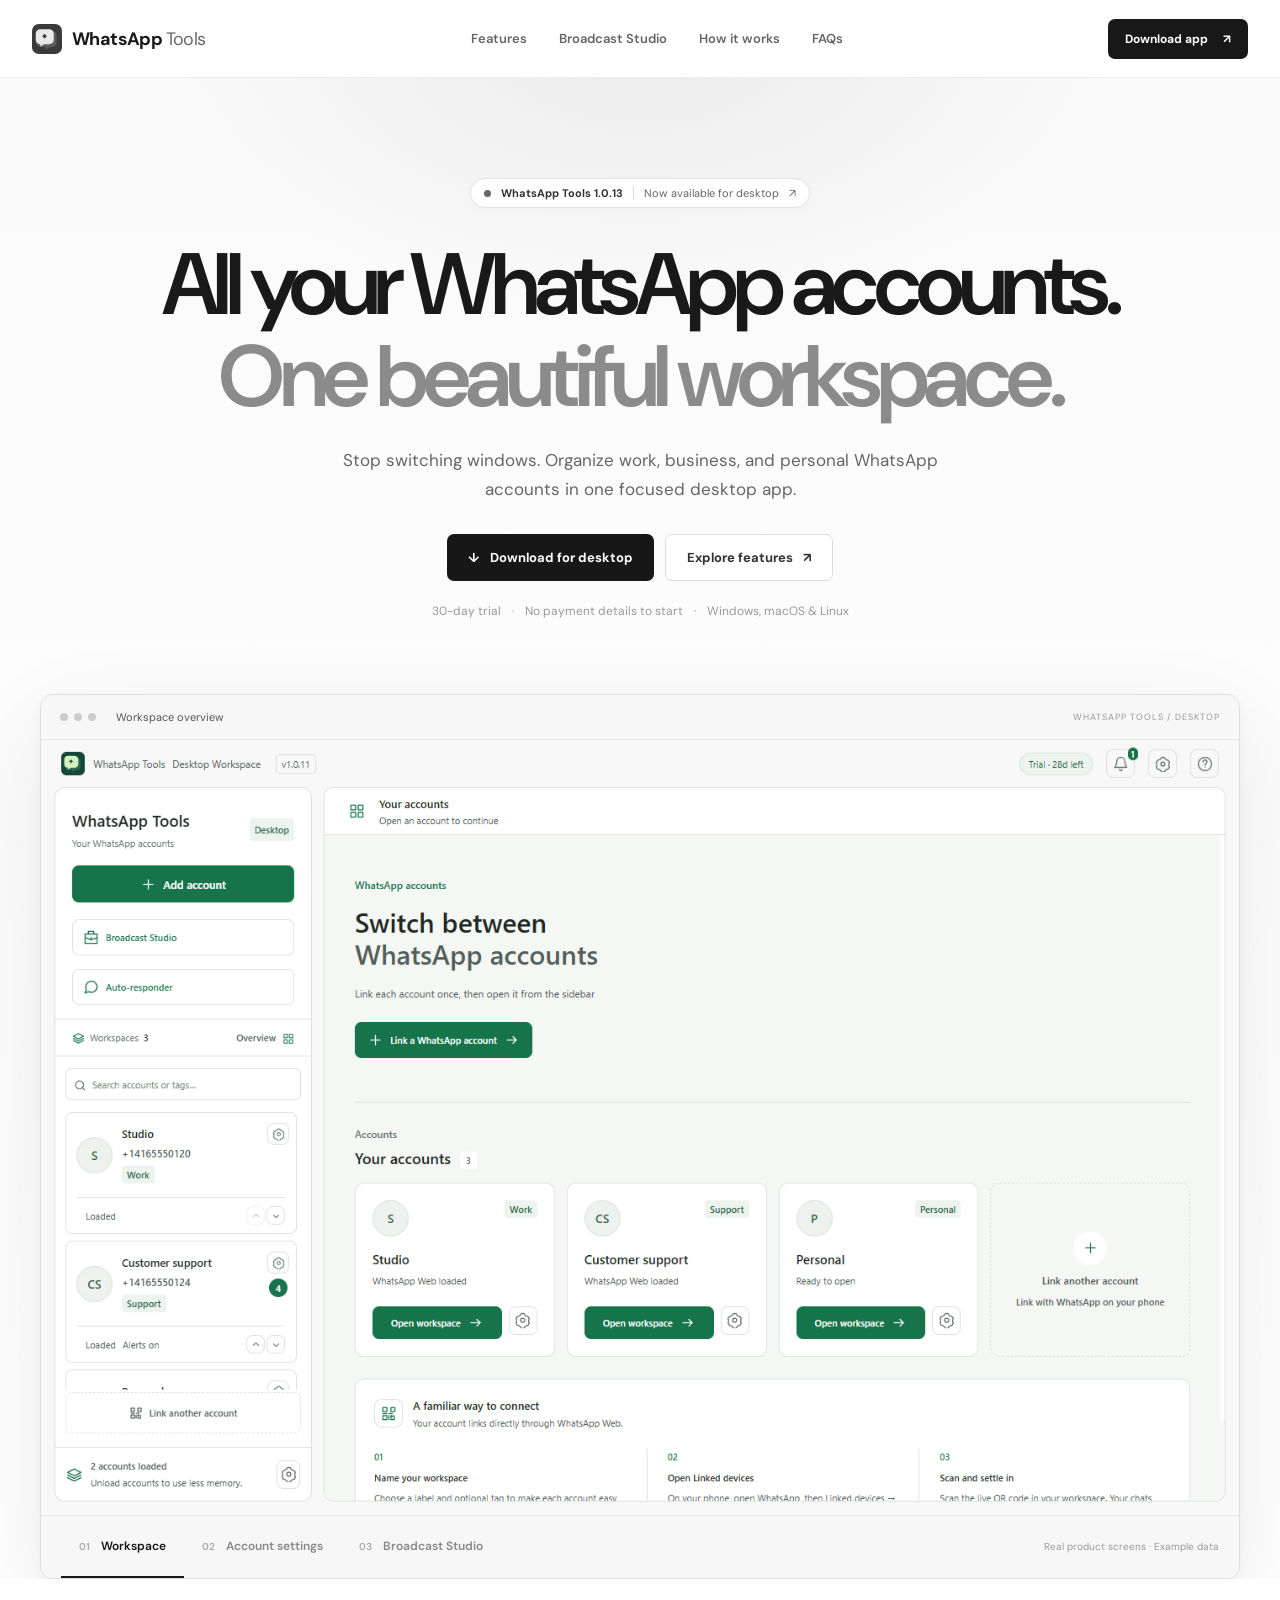
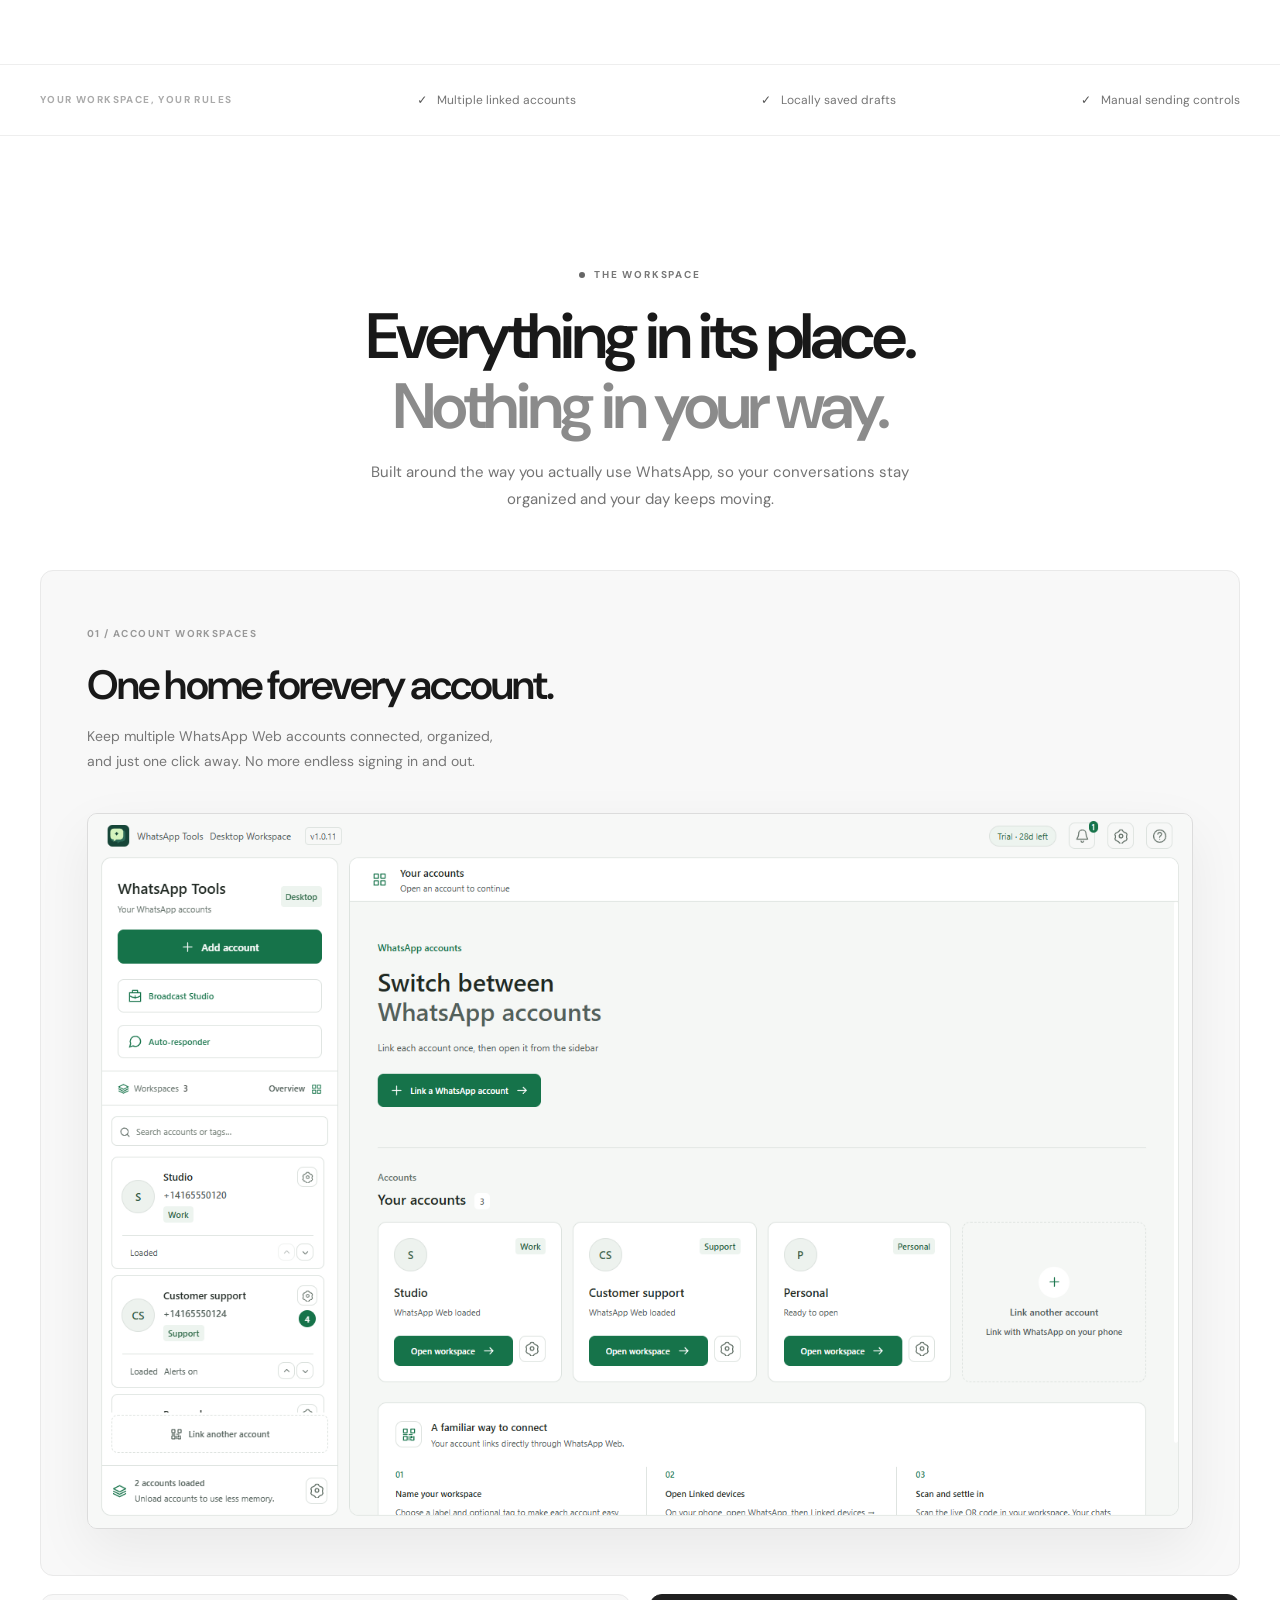
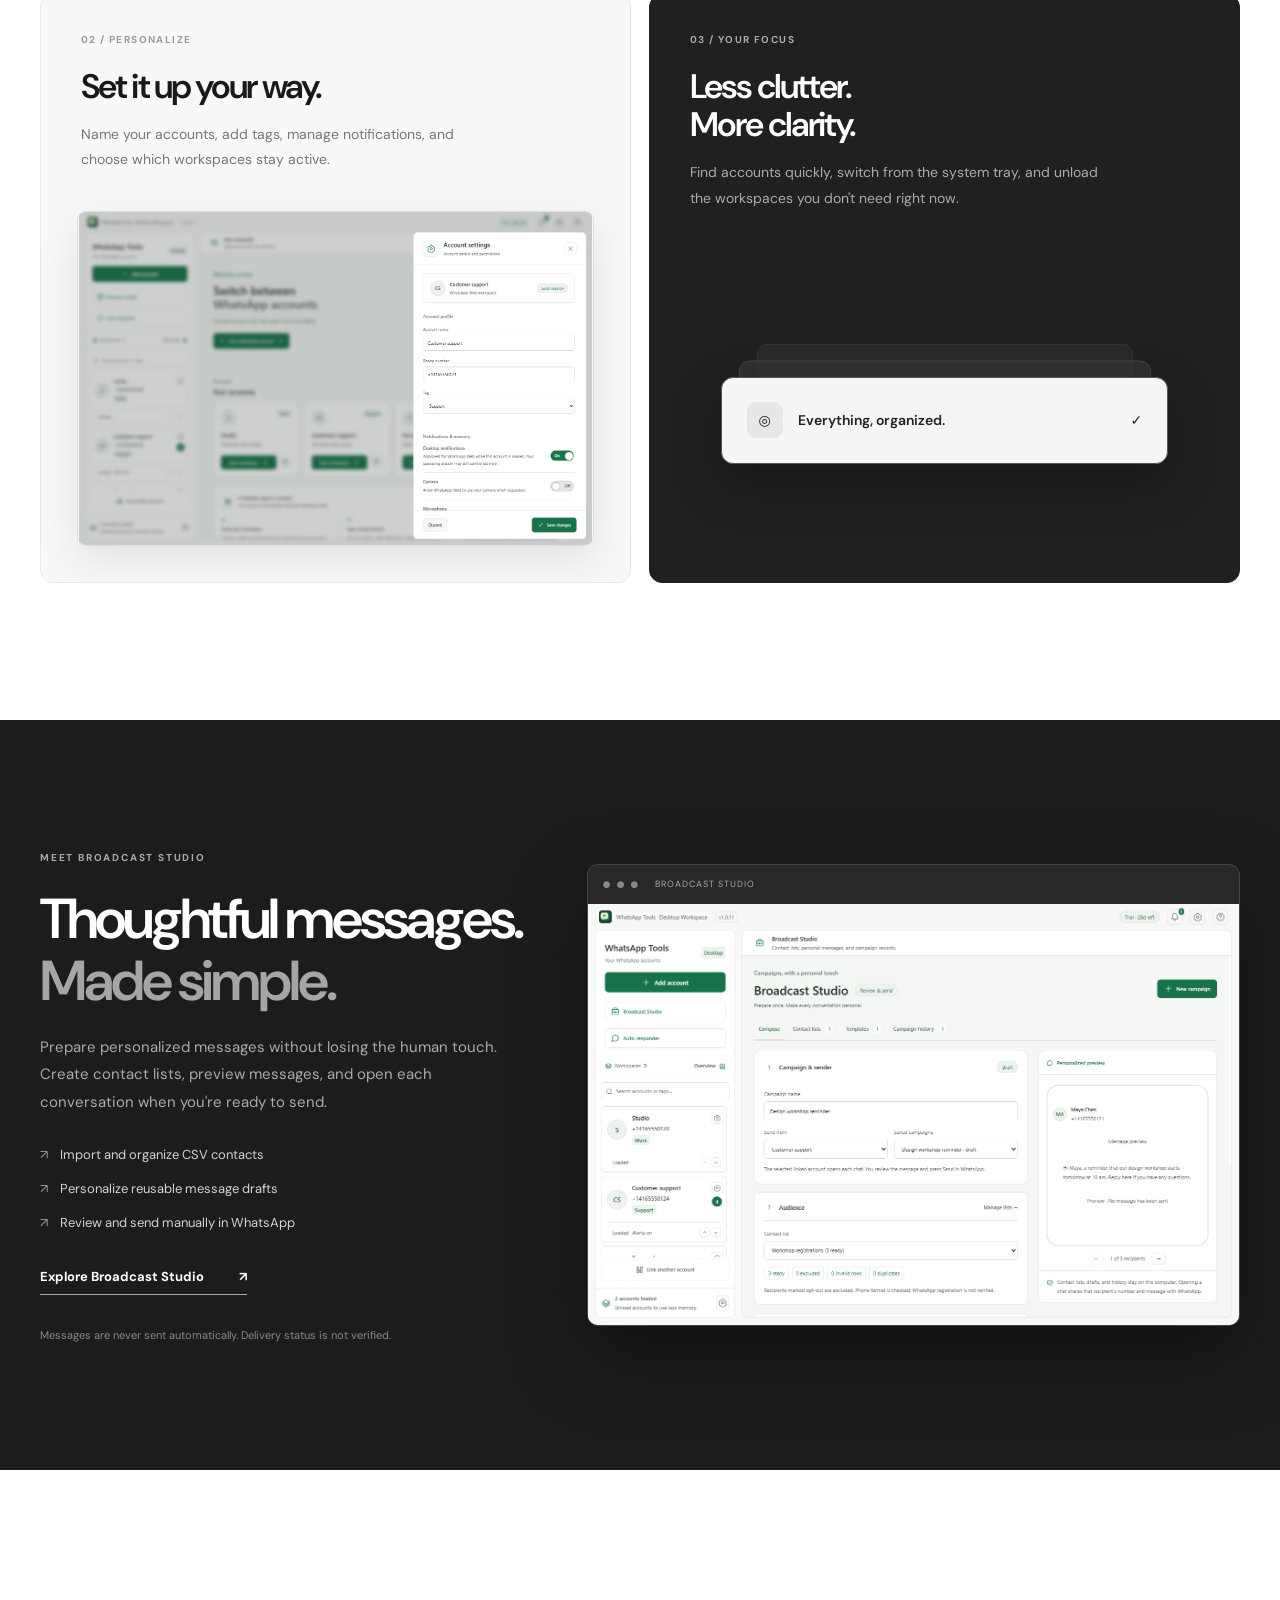
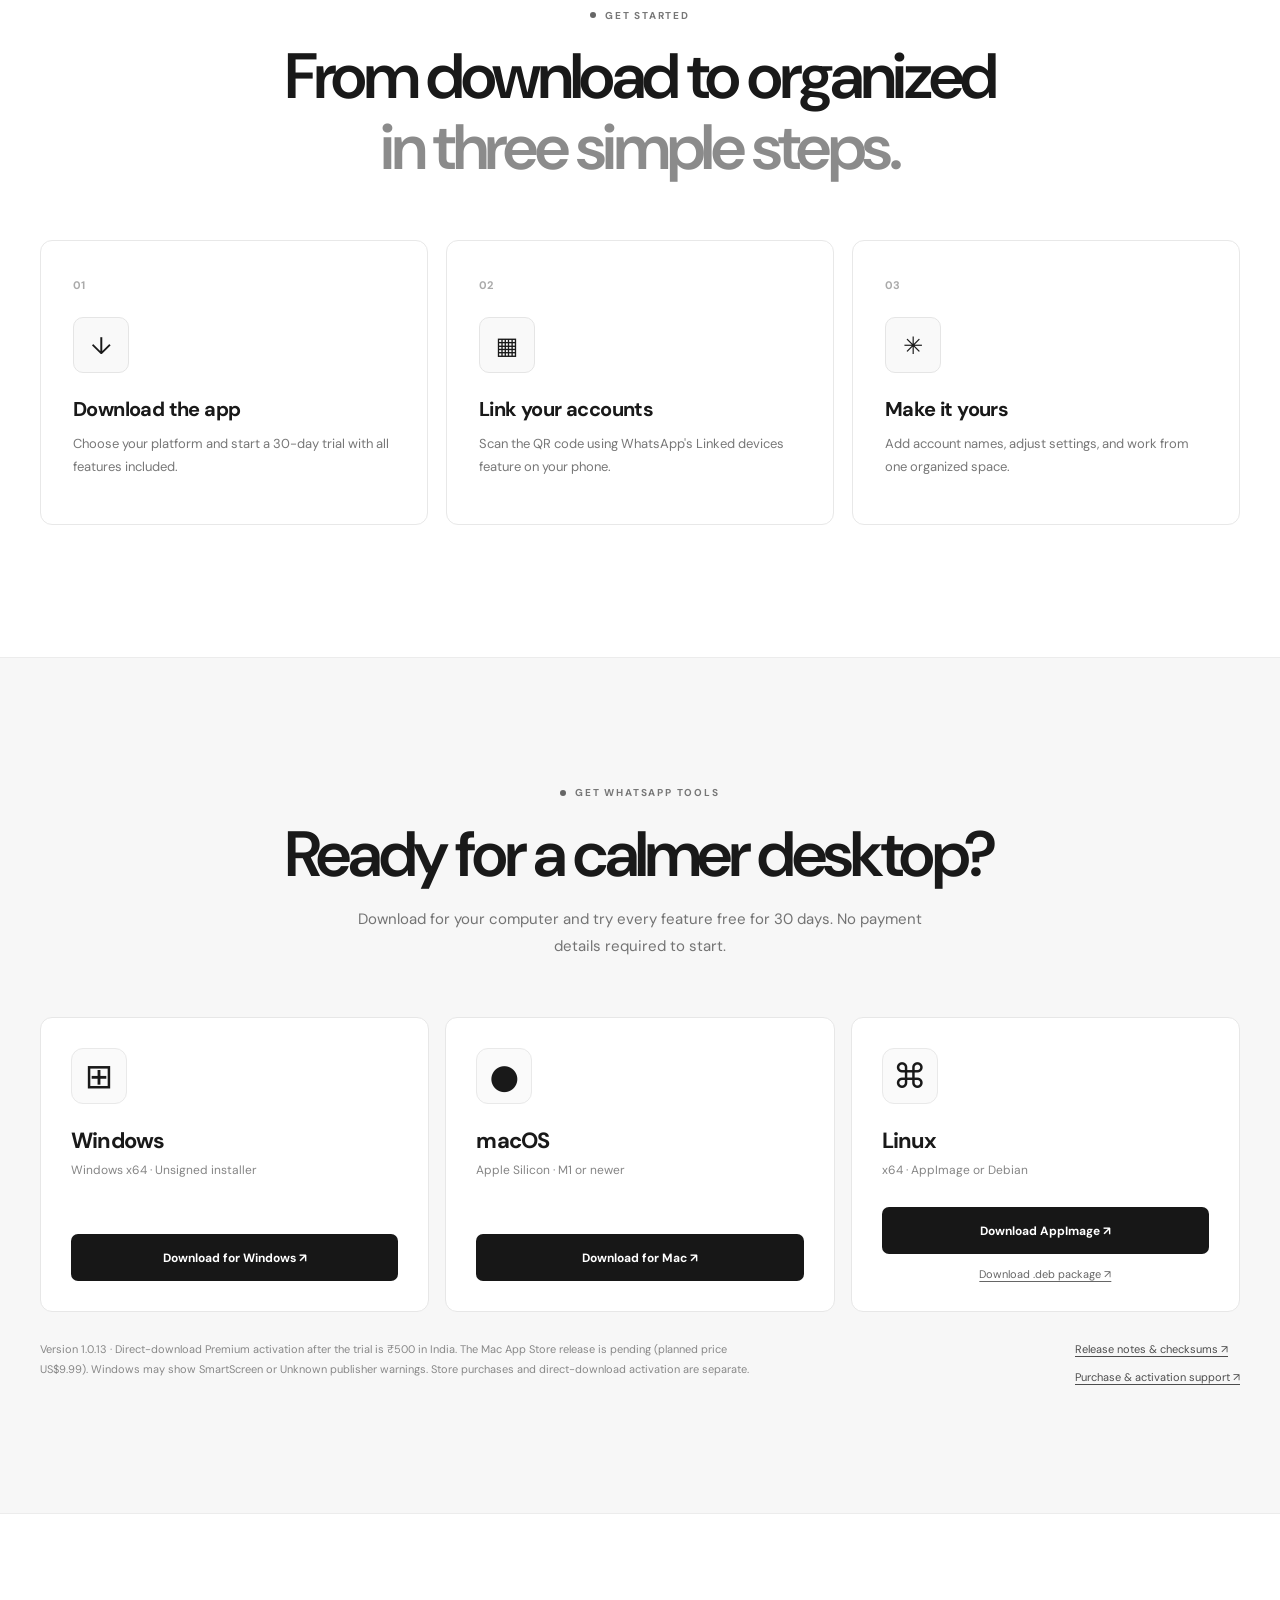
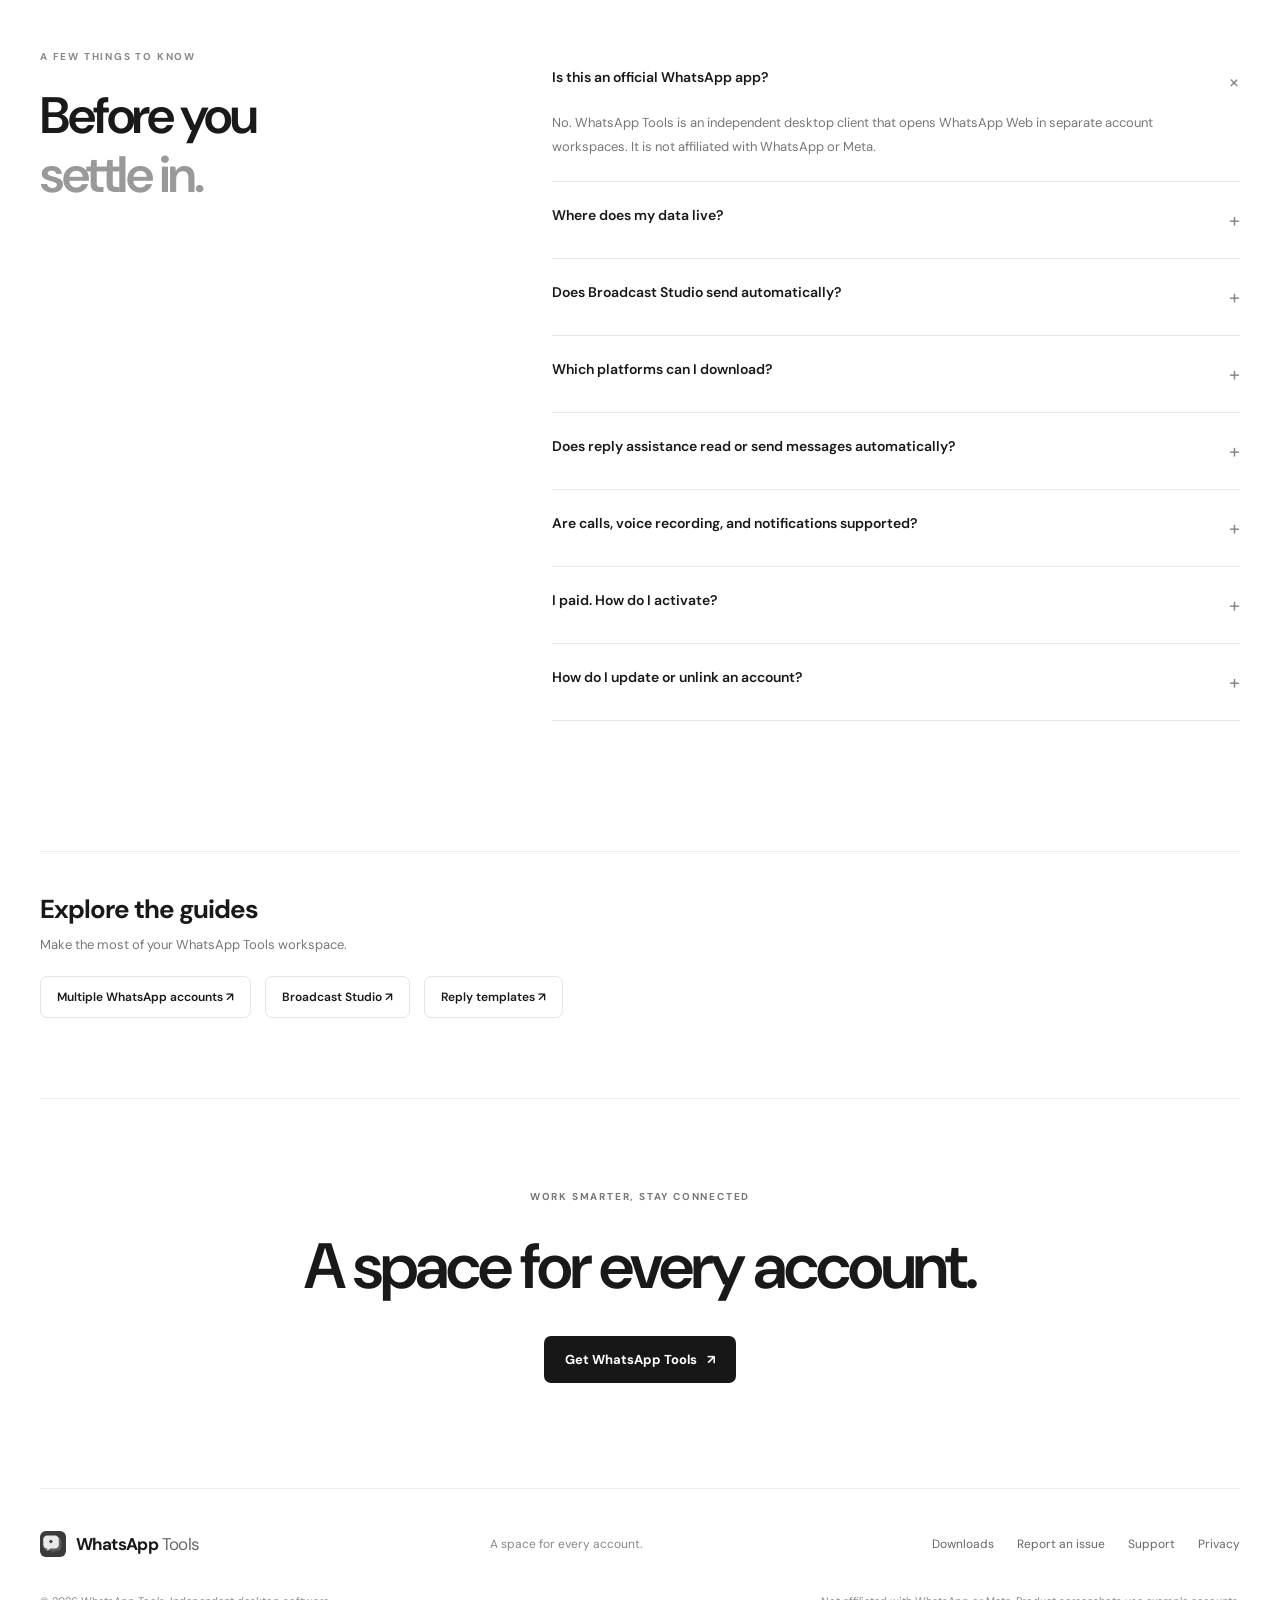
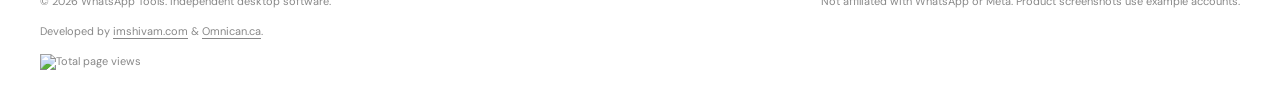
==== commit 8a3bed12: "Refresh stylesheet cache for corrected screenshot layouts" ====
--- a/index.html
+++ b/index.html
@@ -1,7 +1,5 @@
 <!doctype html>
-<html lang="en">
-<!doctype html>
-<html lang="en"><head><meta charset="utf-8"><meta name="viewport" content="width=device-width,initial-scale=1"><meta name="description" content="Manage multiple WhatsApp accounts on Windows, Mac and Linux. Separate workspaces, personalized message drafts and reply templates. Try all features for 30 days."><meta name="theme-color" content="#fbfaf8"><link rel="canonical" href="https://spatsariya.github.io/whatsapp-tools/"><meta name="robots" content="index,follow,max-image-preview:large"><meta property="og:site_name" content="WhatsApp Tools"><meta property="og:locale" content="en_US"><meta property="og:type" content="website"><meta property="og:url" content="https://spatsariya.github.io/whatsapp-tools/"><meta property="og:title" content="WhatsApp Tools — Multiple WhatsApp Accounts on Desktop"><meta property="og:description" content="Manage multiple WhatsApp accounts on Windows, Mac and Linux. Separate workspaces, personalized message drafts and reply templates. Try all features for 30 days."><meta property="og:image" content="https://spatsariya.github.io/whatsapp-tools/assets/workspace.png"><meta property="og:image:width" content="1424"><meta property="og:image:height" content="921"><meta property="og:image:alt" content="WhatsApp Tools desktop workspace with example accounts"><meta name="twitter:card" content="summary_large_image"><meta name="twitter:title" content="WhatsApp Tools — Multiple WhatsApp Accounts on Desktop"><meta name="twitter:description" content="Manage multiple WhatsApp accounts on Windows, Mac and Linux. Separate workspaces, personalized message drafts and reply templates. Try all features for 30 days."><meta name="twitter:image" content="https://spatsariya.github.io/whatsapp-tools/assets/workspace.png"><title>WhatsApp Tools — Multiple WhatsApp Accounts on Desktop</title><script type="application/ld+json">{"@context":"https://schema.org","@graph":[{"@type":"WebPage","@id":"https://spatsariya.github.io/whatsapp-tools/#page","url":"https://spatsariya.github.io/whatsapp-tools/","name":"WhatsApp Tools — Multiple WhatsApp Accounts on Desktop","description":"Manage multiple WhatsApp accounts on Windows, Mac and Linux. Separate workspaces, personalized message drafts and reply templates. Try all features for 30 days.","isPartOf":{"@id":"https://spatsariya.github.io/whatsapp-tools/#website"},"inLanguage":"en"},{"@type":"WebSite","@id":"https://spatsariya.github.io/whatsapp-tools/#website","url":"https://spatsariya.github.io/whatsapp-tools/","name":"WhatsApp Tools"},{"@type":"SoftwareApplication","@id":"https://spatsariya.github.io/whatsapp-tools/#app","name":"WhatsApp Tools","url":"https://spatsariya.github.io/whatsapp-tools/","applicationCategory":"CommunicationApplication","operatingSystem":"Windows 64-bit, macOS Apple Silicon, Linux 64-bit","softwareVersion":"1.0.13","description":"Independent desktop client for multiple WhatsApp accounts, personalized message drafts and reply templates. Includes a 30-day trial; messages are reviewed and sent manually.","screenshot":"https://spatsariya.github.io/whatsapp-tools/assets/workspace.png","author":{"@type":"Person","name":"Shivam Patsariya","url":"https://imshivam.com"}}]}</script><link rel="icon" type="image/svg+xml" href="assets/mark.svg"><link rel="stylesheet" href="style.css?v=redesign-2"><script src="site.js?v=redesign-2" defer></script><link rel="icon" href="assets/favicon.ico" sizes="any"><meta name="google-site-verification" content="1lJs577E-F46tSZrYQ53x_FZ0178OB8OTQATkkIwR0U" /></head>
+<html lang="en"><head><meta charset="utf-8"><meta name="viewport" content="width=device-width,initial-scale=1"><meta name="description" content="Manage multiple WhatsApp accounts on Windows, Mac and Linux. Separate workspaces, personalized message drafts and reply templates. Try all features for 30 days."><meta name="theme-color" content="#fbfaf8"><link rel="canonical" href="https://spatsariya.github.io/whatsapp-tools/"><meta name="robots" content="index,follow,max-image-preview:large"><meta property="og:site_name" content="WhatsApp Tools"><meta property="og:locale" content="en_US"><meta property="og:type" content="website"><meta property="og:url" content="https://spatsariya.github.io/whatsapp-tools/"><meta property="og:title" content="WhatsApp Tools — Multiple WhatsApp Accounts on Desktop"><meta property="og:description" content="Manage multiple WhatsApp accounts on Windows, Mac and Linux. Separate workspaces, personalized message drafts and reply templates. Try all features for 30 days."><meta property="og:image" content="https://spatsariya.github.io/whatsapp-tools/assets/workspace.png"><meta property="og:image:width" content="1424"><meta property="og:image:height" content="921"><meta property="og:image:alt" content="WhatsApp Tools desktop workspace with example accounts"><meta name="twitter:card" content="summary_large_image"><meta name="twitter:title" content="WhatsApp Tools — Multiple WhatsApp Accounts on Desktop"><meta name="twitter:description" content="Manage multiple WhatsApp accounts on Windows, Mac and Linux. Separate workspaces, personalized message drafts and reply templates. Try all features for 30 days."><meta name="twitter:image" content="https://spatsariya.github.io/whatsapp-tools/assets/workspace.png"><title>WhatsApp Tools — Multiple WhatsApp Accounts on Desktop</title><script type="application/ld+json">{"@context":"https://schema.org","@graph":[{"@type":"WebPage","@id":"https://spatsariya.github.io/whatsapp-tools/#page","url":"https://spatsariya.github.io/whatsapp-tools/","name":"WhatsApp Tools — Multiple WhatsApp Accounts on Desktop","description":"Manage multiple WhatsApp accounts on Windows, Mac and Linux. Separate workspaces, personalized message drafts and reply templates. Try all features for 30 days.","isPartOf":{"@id":"https://spatsariya.github.io/whatsapp-tools/#website"},"inLanguage":"en"},{"@type":"WebSite","@id":"https://spatsariya.github.io/whatsapp-tools/#website","url":"https://spatsariya.github.io/whatsapp-tools/","name":"WhatsApp Tools"},{"@type":"SoftwareApplication","@id":"https://spatsariya.github.io/whatsapp-tools/#app","name":"WhatsApp Tools","url":"https://spatsariya.github.io/whatsapp-tools/","applicationCategory":"CommunicationApplication","operatingSystem":"Windows 64-bit, macOS Apple Silicon, Linux 64-bit","softwareVersion":"1.0.13","description":"Independent desktop client for multiple WhatsApp accounts, personalized message drafts and reply templates. Includes a 30-day trial; messages are reviewed and sent manually.","screenshot":"https://spatsariya.github.io/whatsapp-tools/assets/workspace.png","author":{"@type":"Person","name":"Shivam Patsariya","url":"https://imshivam.com"}}]}</script><link rel="icon" type="image/svg+xml" href="assets/mark.svg"><link rel="stylesheet" href="style.css?v=redesign-3"><script src="site.js?v=redesign-2" defer></script><link rel="icon" href="assets/favicon.ico" sizes="any"><meta name="google-site-verification" content="1lJs577E-F46tSZrYQ53x_FZ0178OB8OTQATkkIwR0U" /></head>
 <body>
 <a class="skip" href="#main">Skip to content</a>
 <header class="site-header">
--- a/style.css
+++ b/style.css
@@ -16,3 +16,35 @@
 @media(max-width:760px){html{scroll-padding-top:75px}.nav-container,.wrap{width:calc(100% - 36px)}.nav-container{height:69px;gap:12px;position:relative}.brand{font-size:16px}.brand img{width:28px;height:28px}.menu-toggle{display:flex;align-items:center;gap:7px;background:#fafafa;border:1px solid #ddd;padding:9px 11px;border-radius:7px;font-size:12px;color:#444;margin-left:auto}.site-header nav{display:none;position:absolute;top:65px;left:0;right:0;padding:20px;background:white;border:1px solid #eee;box-shadow:0 18px 40px #00000012;border-radius:9px;flex-direction:column;align-items:stretch;gap:19px}.site-header nav.open{display:flex}.nav-cta{display:none}.hero-section{padding-top:66px}.hero-content h1{font-size:clamp(42px,9.6vw,64px);letter-spacing:-2.8px;line-height:1.1}.hero-lead{font-size:15px}.announcement{font-size:10px;flex-wrap:wrap;justify-content:center}.preview-shell{margin-top:47px;border-radius:9px}.preview-toolbar{height:34px;font-size:9px;padding:0 10px;gap:9px}.preview-version{display:none}.preview-navigation{padding:0 6px;min-height:56px;justify-content:space-around}.preview-navigation button{font-size:10px;padding:0 6px}.preview-navigation button span{display:none}.trust-strip{margin-top:54px}.trust-content{display:grid;grid-template-columns:1fr 1fr;gap:13px 20px;font-size:10px}.trust-content span:first-child{grid-column:1/-1}.features-section,.steps-section{padding-block:83px}.section-heading.centered{margin-bottom:37px}.section-heading h2{font-size:clamp(35px,8vw,48px);letter-spacing:-2px}.section-heading p{font-size:13px}.feature-grid{grid-template-columns:1fr}.feature-large{grid-column:auto;display:flex;flex-direction:column;min-height:0}.feature-card{min-height:0}.feature-card-copy,.feature-small .feature-card-copy{padding:31px}.feature-card h3,.feature-small h3{font-size:32px}.feature-card p{font-size:13px}.feature-art-window{padding:12px 0 35px 30px;width:100%;align-self:auto;justify-content:flex-start}.feature-art-window img{width:570px;max-width:none}.feature-art-settings{margin-left:30px;height:190px}.feature-art-settings img{width:440px}.feature-small-dark{min-height:390px}.focus-illustration{bottom:10px}.spotlight-inner{padding-block:78px;grid-template-columns:1fr}.spotlight-copy h2{font-size:42px;letter-spacing:-2px}.spotlight-copy>p{font-size:14px}.steps-grid,.download-platforms{grid-template-columns:1fr}.steps-grid article{min-height:0}.download-section{padding-block:80px}.platform-card{min-height:0;padding:27px}.download-footnote{gap:14px}.download-footnote>div{white-space:normal}.faq-section{display:block;padding-block:83px}.faq-section>div:first-child{margin-bottom:25px}.faq-section h2{font-size:42px}.questions summary{font-size:13px}.guide-links{padding-block:35px 70px}.last-cta{padding-block:70px}.footer-top{align-items:flex-start;flex-direction:column}.footer-top>div{flex-wrap:wrap}.footer-bottom{flex-direction:column;gap:8px;margin-top:25px}.hero-reassurance{font-size:10px;line-height:1.8}}
 @media(max-width:390px){.announcement-divider{display:none}.announcement{gap:7px}.hero-actions .button{width:100%}.preview-navigation button{font-size:9px}.brand{font-size:14px}.feature-card h3{font-size:29px}}
 @media(prefers-reduced-motion:reduce){html{scroll-behavior:auto}.button{transition:none}.button:hover{transform:none}}
+
+
+/* Screenshot presentation fix: preserve real 1424x921 app image geometry.
+   Earlier feature crops made the UI unreadable and misleading. */
+.preview-image{aspect-ratio:auto;overflow:hidden;line-height:0}
+.preview-image img{display:block;width:100%;height:auto;aspect-ratio:1424/921;object-fit:contain}
+.feature-large{display:block;min-height:0;padding-top:10px}
+.feature-large .feature-card-copy{padding:46px 46px 25px;max-width:760px}
+.feature-large .feature-card-copy h3 br{display:none}
+.feature-art-window{padding:0 46px 46px;display:block;width:100%;overflow:visible}
+.feature-art-window img{display:block;width:100%;max-width:100%;height:auto;aspect-ratio:1424/921;object-fit:contain;object-position:center;border-radius:10px;border:1px solid #dcdcdc;box-shadow:0 20px 55px #00000010}
+.feature-small{display:flex;flex-direction:column;min-height:0}
+.feature-small .feature-card-copy{padding:38px 40px 15px}
+.feature-art-settings{margin:10px 36px 36px;height:auto;width:auto;overflow:visible}
+.feature-art-settings img{display:block;width:100%;max-width:100%;height:auto;aspect-ratio:1424/921;object-fit:contain;object-position:center;border-radius:9px;border:1px solid #dedede}
+.feature-small-dark{min-height:440px}
+.spotlight-inner{grid-template-columns:minmax(0,.85fr) minmax(0,1.15fr);gap:clamp(28px,5vw,72px)}
+.spotlight-copy,.spotlight-screen{min-width:0}
+.spotlight-screen{width:100%;border:1px solid #454545;background:#28282a;overflow:hidden}
+.spotlight-screen img{display:block;width:100%;max-width:100%;height:auto;aspect-ratio:1424/921;object-fit:contain;object-position:center;background:#f5f5f5}
+.spotlight-top{flex-shrink:0}
+@media(min-width:1100px){.spotlight-inner{width:min(1320px,calc(100% - 80px))}}
+@media(max-width:760px){
+.feature-large{padding-top:0}
+.feature-large .feature-card-copy{padding:30px 28px 18px}
+.feature-art-window{padding:0 20px 24px}
+.feature-small .feature-card-copy{padding:30px 28px 15px}
+.feature-art-settings{margin:8px 20px 24px}
+.feature-small-dark{min-height:390px}
+.spotlight-inner{grid-template-columns:minmax(0,1fr);gap:32px}
+.spotlight-screen{width:100%}
+}
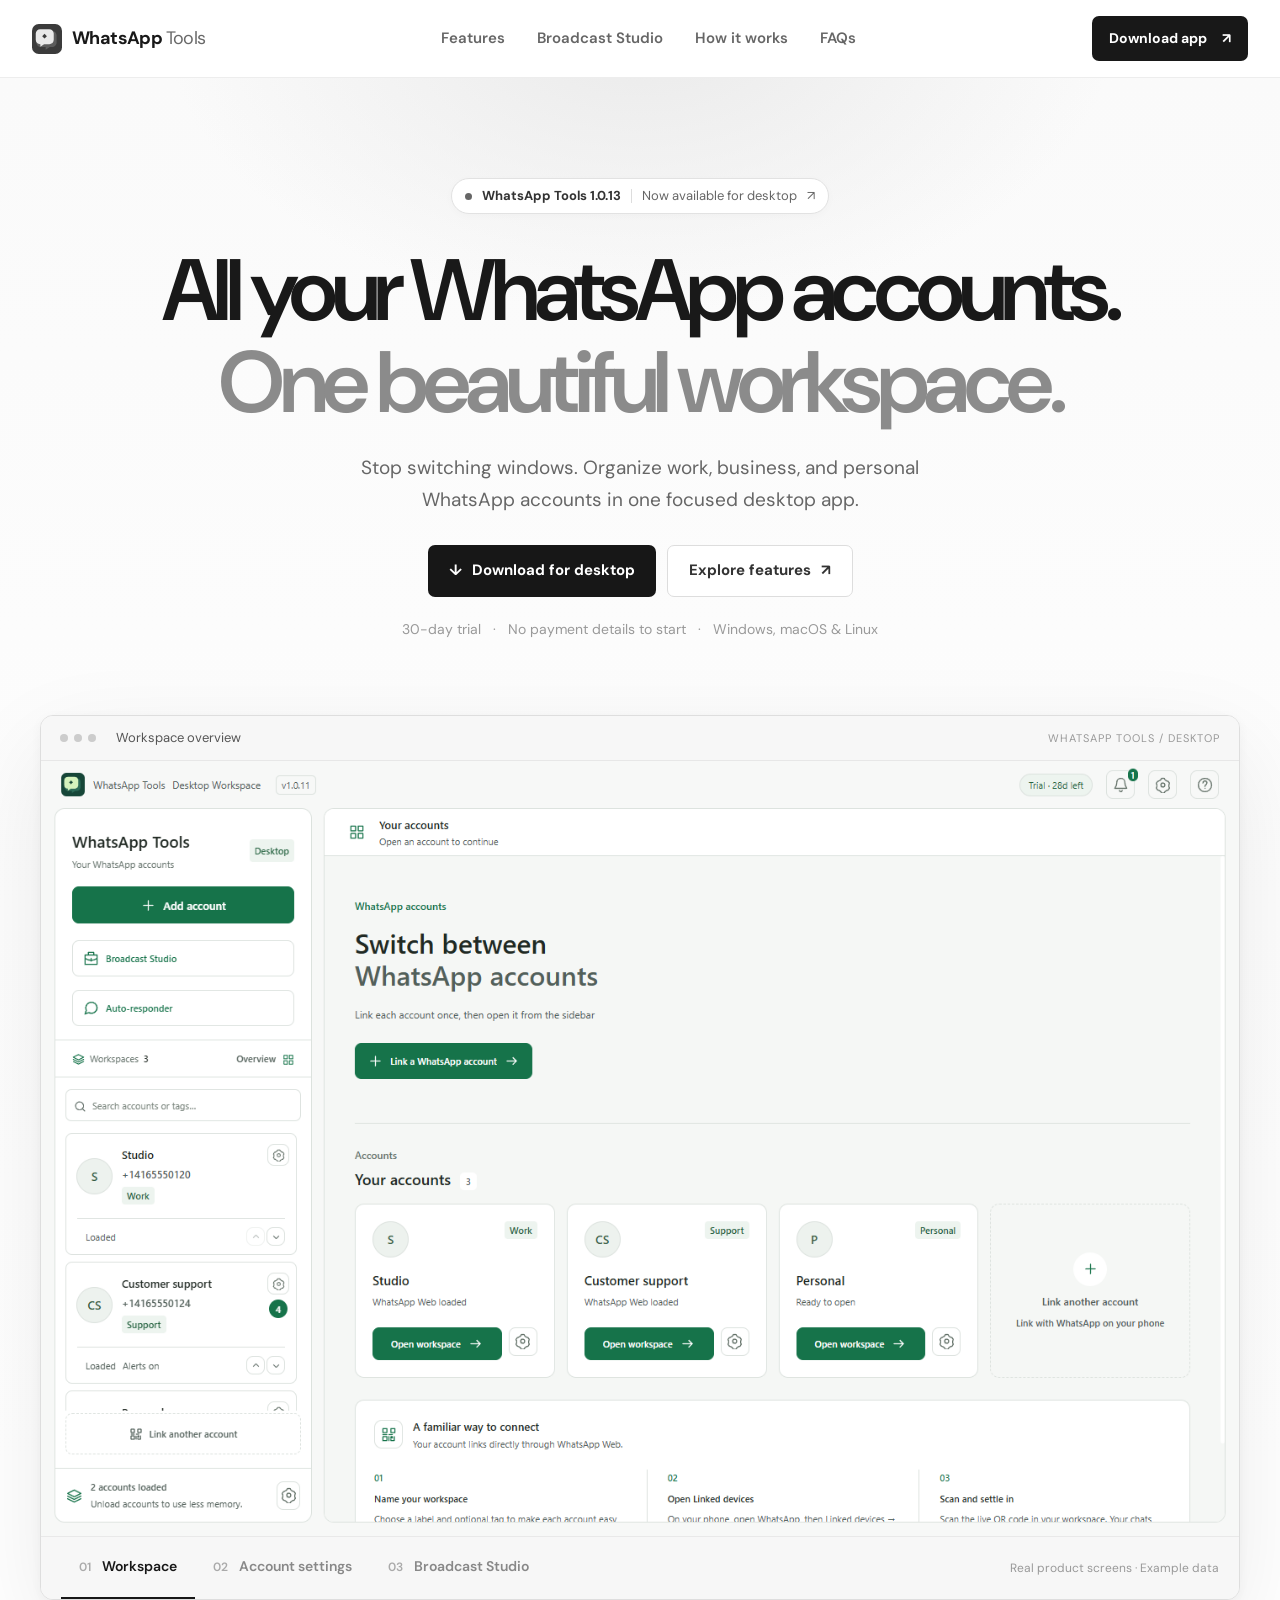
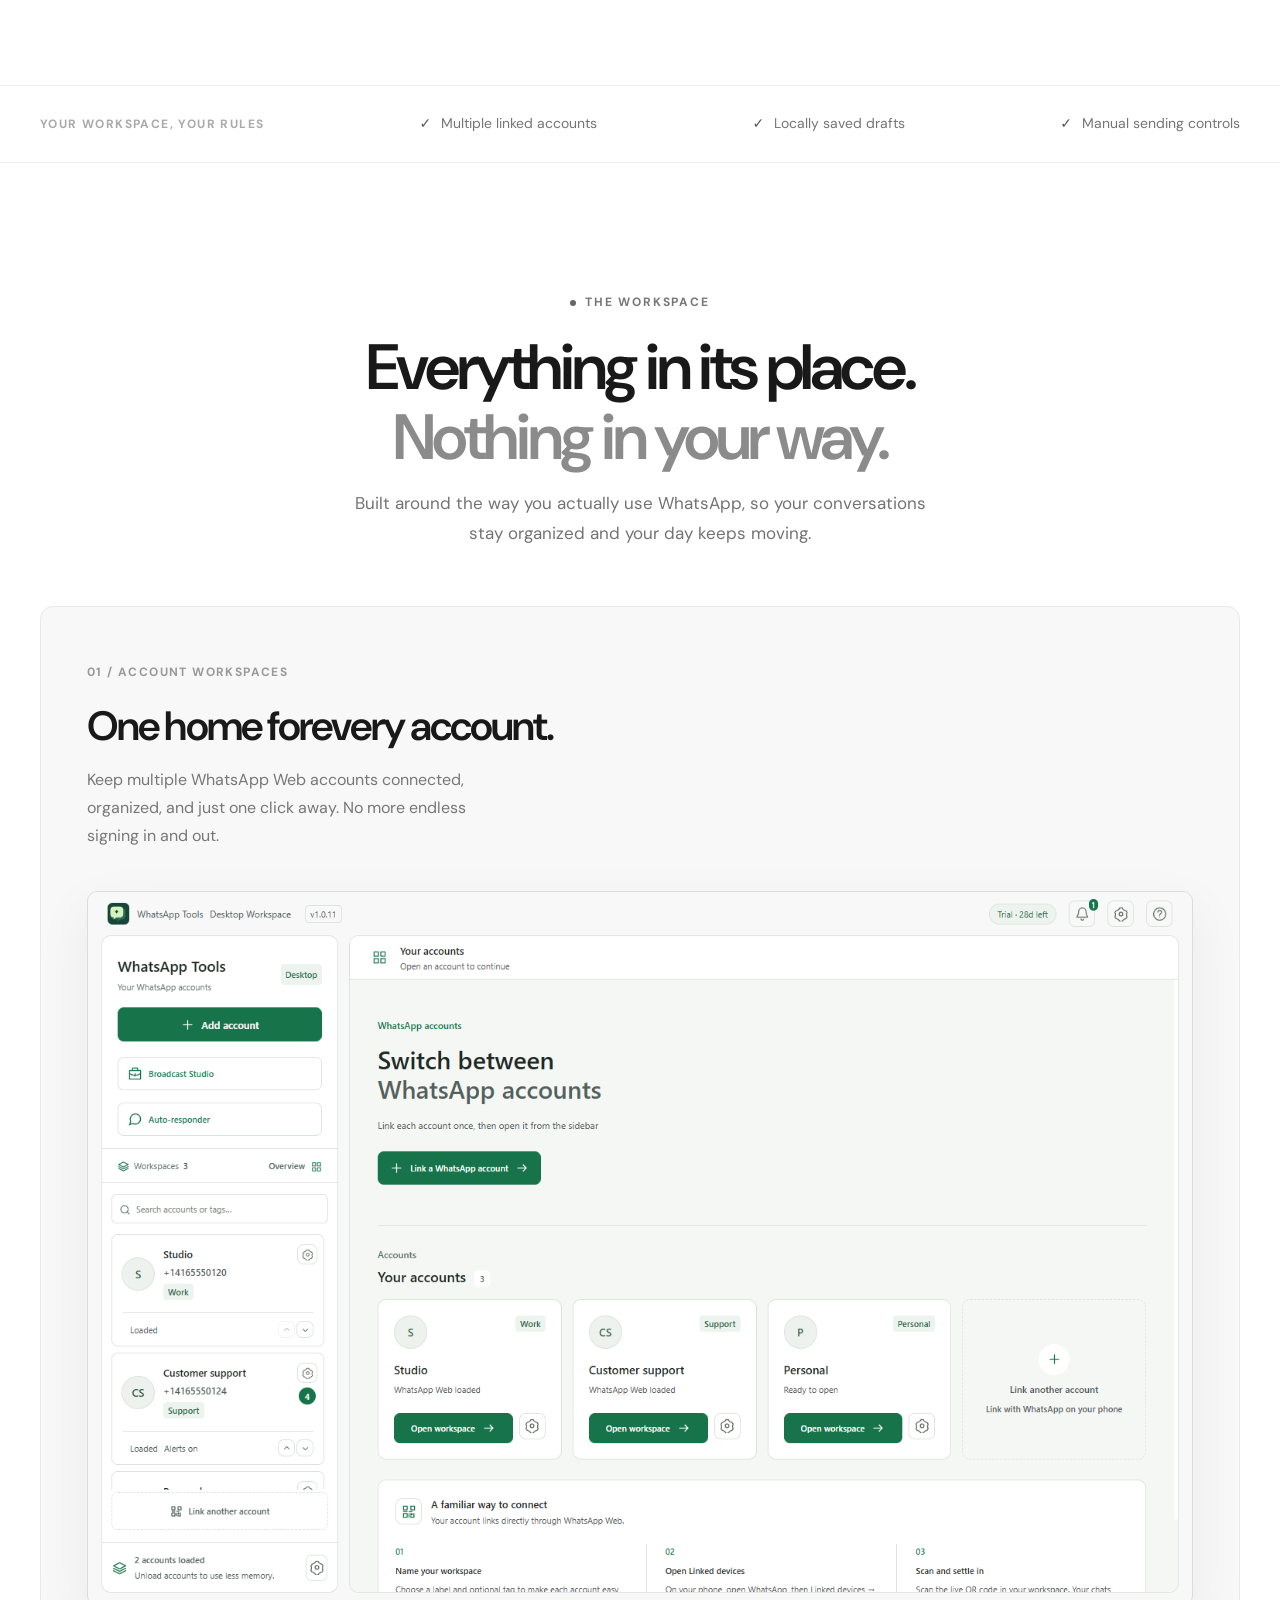
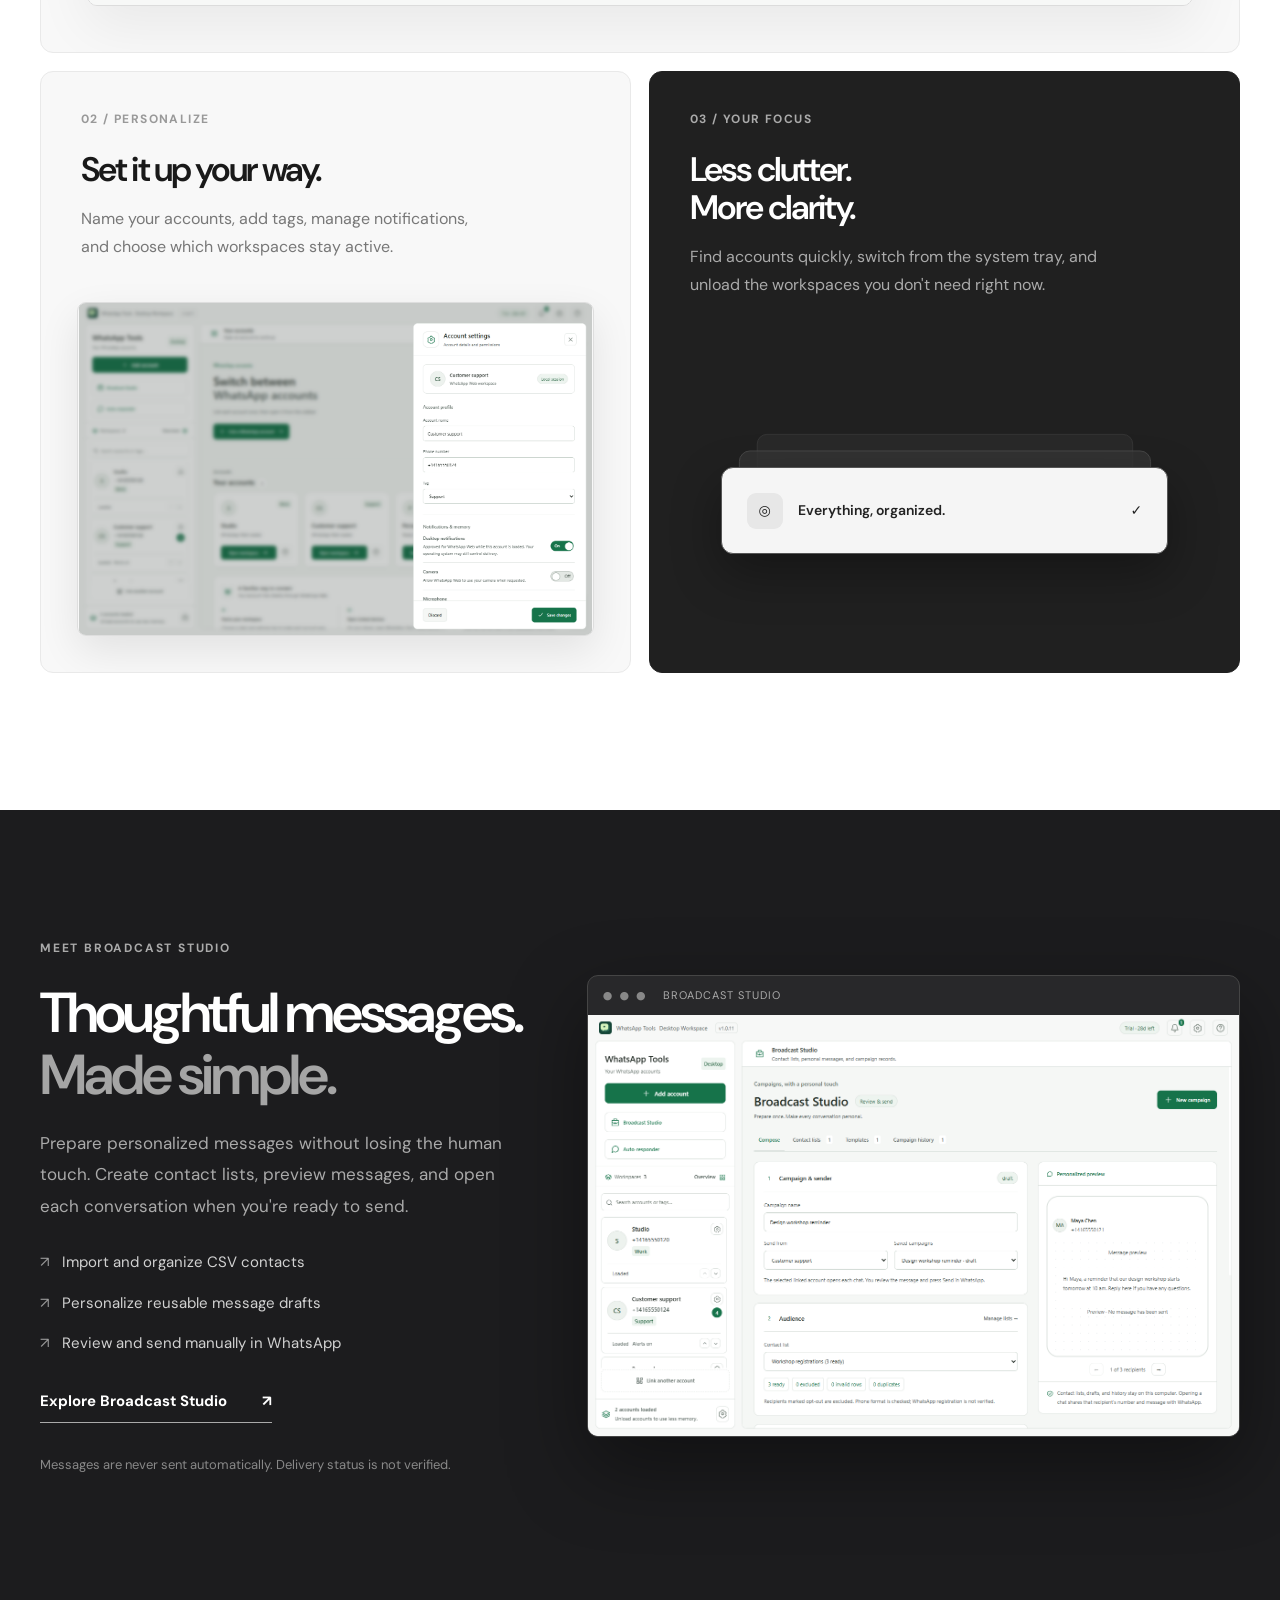
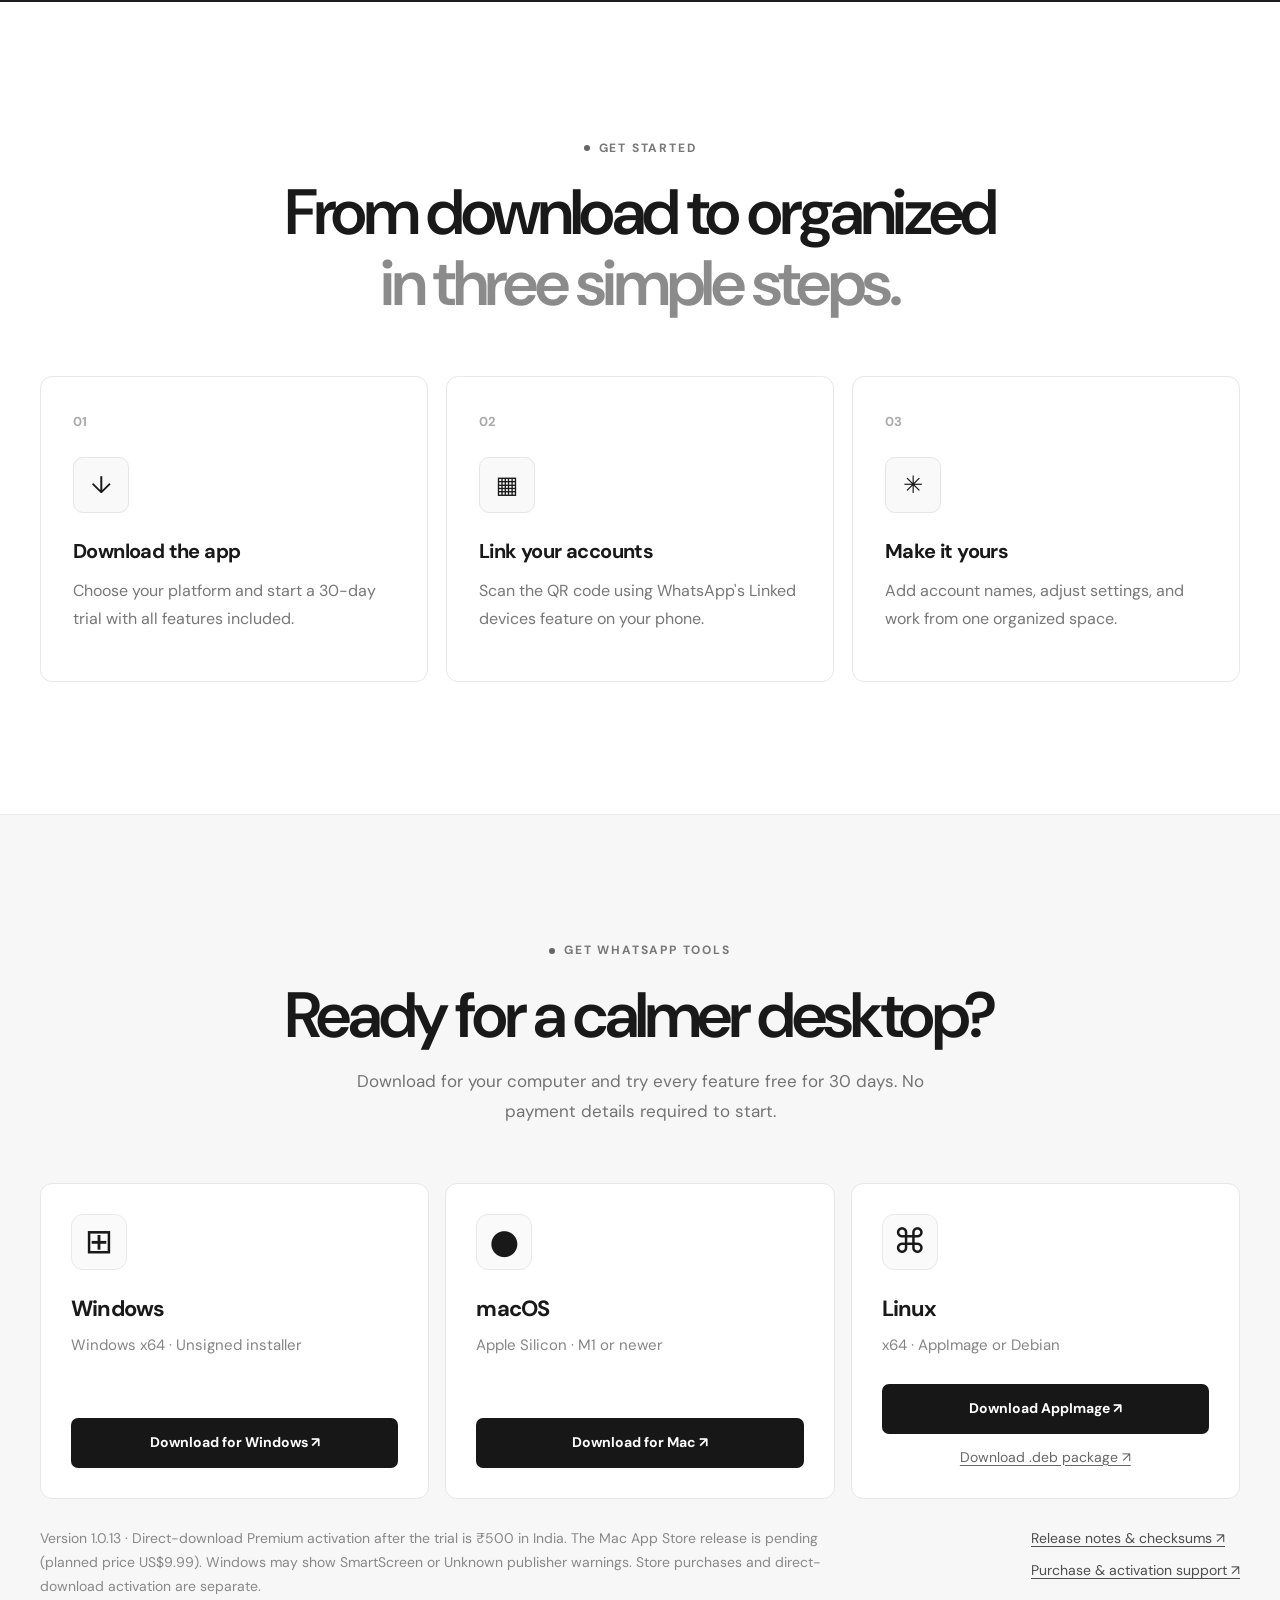
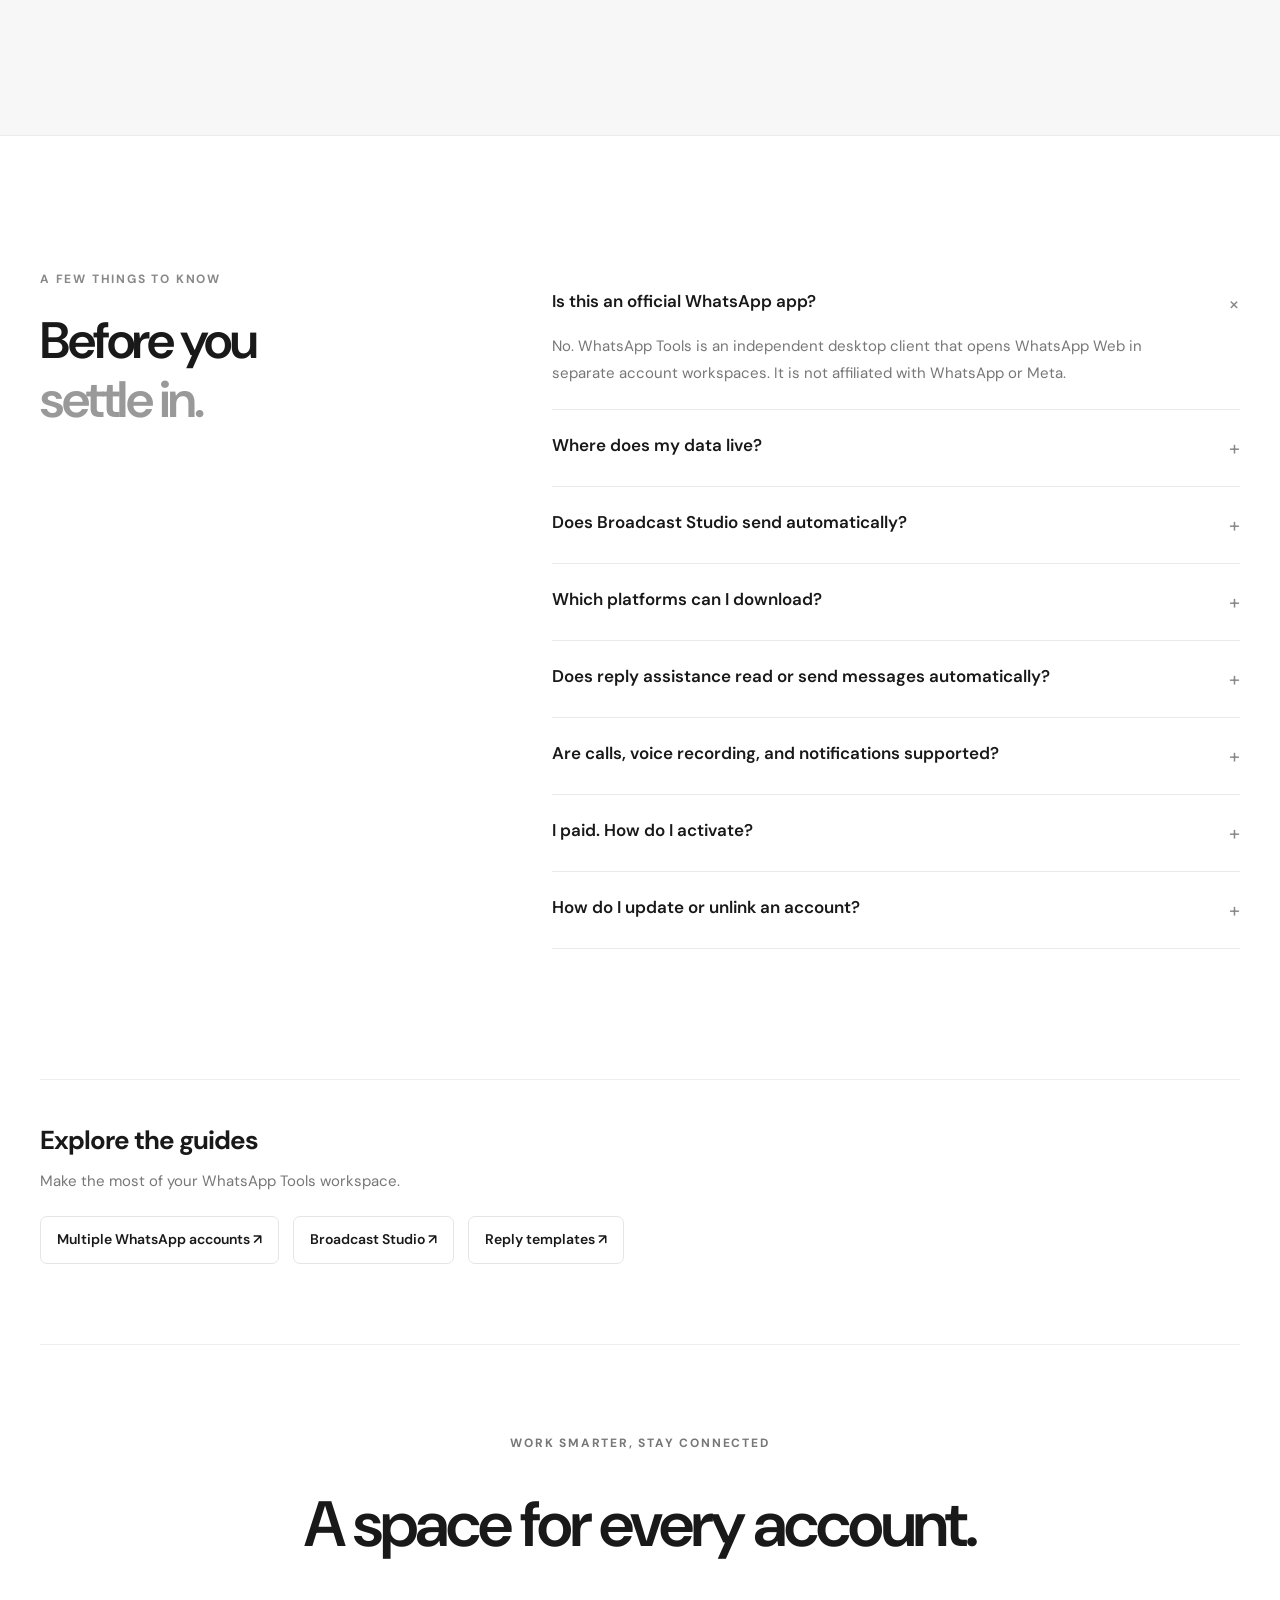
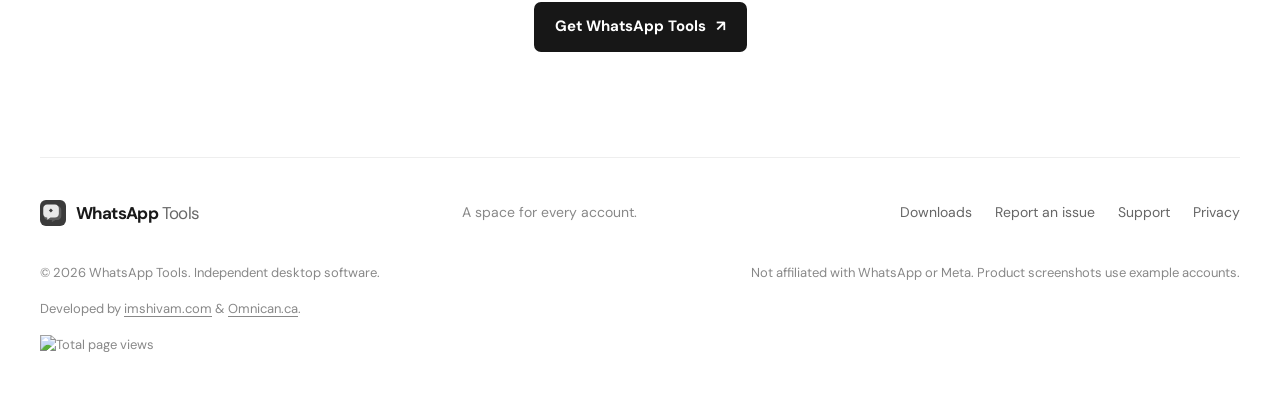
==== commit 7b964d8b: "Bust stylesheet cache for larger typography" ====
--- a/index.html
+++ b/index.html
@@ -1,5 +1,5 @@
 <!doctype html>
-<html lang="en"><head><meta charset="utf-8"><meta name="viewport" content="width=device-width,initial-scale=1"><meta name="description" content="Manage multiple WhatsApp accounts on Windows, Mac and Linux. Separate workspaces, personalized message drafts and reply templates. Try all features for 30 days."><meta name="theme-color" content="#fbfaf8"><link rel="canonical" href="https://spatsariya.github.io/whatsapp-tools/"><meta name="robots" content="index,follow,max-image-preview:large"><meta property="og:site_name" content="WhatsApp Tools"><meta property="og:locale" content="en_US"><meta property="og:type" content="website"><meta property="og:url" content="https://spatsariya.github.io/whatsapp-tools/"><meta property="og:title" content="WhatsApp Tools — Multiple WhatsApp Accounts on Desktop"><meta property="og:description" content="Manage multiple WhatsApp accounts on Windows, Mac and Linux. Separate workspaces, personalized message drafts and reply templates. Try all features for 30 days."><meta property="og:image" content="https://spatsariya.github.io/whatsapp-tools/assets/workspace.png"><meta property="og:image:width" content="1424"><meta property="og:image:height" content="921"><meta property="og:image:alt" content="WhatsApp Tools desktop workspace with example accounts"><meta name="twitter:card" content="summary_large_image"><meta name="twitter:title" content="WhatsApp Tools — Multiple WhatsApp Accounts on Desktop"><meta name="twitter:description" content="Manage multiple WhatsApp accounts on Windows, Mac and Linux. Separate workspaces, personalized message drafts and reply templates. Try all features for 30 days."><meta name="twitter:image" content="https://spatsariya.github.io/whatsapp-tools/assets/workspace.png"><title>WhatsApp Tools — Multiple WhatsApp Accounts on Desktop</title><script type="application/ld+json">{"@context":"https://schema.org","@graph":[{"@type":"WebPage","@id":"https://spatsariya.github.io/whatsapp-tools/#page","url":"https://spatsariya.github.io/whatsapp-tools/","name":"WhatsApp Tools — Multiple WhatsApp Accounts on Desktop","description":"Manage multiple WhatsApp accounts on Windows, Mac and Linux. Separate workspaces, personalized message drafts and reply templates. Try all features for 30 days.","isPartOf":{"@id":"https://spatsariya.github.io/whatsapp-tools/#website"},"inLanguage":"en"},{"@type":"WebSite","@id":"https://spatsariya.github.io/whatsapp-tools/#website","url":"https://spatsariya.github.io/whatsapp-tools/","name":"WhatsApp Tools"},{"@type":"SoftwareApplication","@id":"https://spatsariya.github.io/whatsapp-tools/#app","name":"WhatsApp Tools","url":"https://spatsariya.github.io/whatsapp-tools/","applicationCategory":"CommunicationApplication","operatingSystem":"Windows 64-bit, macOS Apple Silicon, Linux 64-bit","softwareVersion":"1.0.13","description":"Independent desktop client for multiple WhatsApp accounts, personalized message drafts and reply templates. Includes a 30-day trial; messages are reviewed and sent manually.","screenshot":"https://spatsariya.github.io/whatsapp-tools/assets/workspace.png","author":{"@type":"Person","name":"Shivam Patsariya","url":"https://imshivam.com"}}]}</script><link rel="icon" type="image/svg+xml" href="assets/mark.svg"><link rel="stylesheet" href="style.css?v=redesign-3"><script src="site.js?v=redesign-2" defer></script><link rel="icon" href="assets/favicon.ico" sizes="any"><meta name="google-site-verification" content="1lJs577E-F46tSZrYQ53x_FZ0178OB8OTQATkkIwR0U" /></head>
+<html lang="en"><head><meta charset="utf-8"><meta name="viewport" content="width=device-width,initial-scale=1"><meta name="description" content="Manage multiple WhatsApp accounts on Windows, Mac and Linux. Separate workspaces, personalized message drafts and reply templates. Try all features for 30 days."><meta name="theme-color" content="#fbfaf8"><link rel="canonical" href="https://spatsariya.github.io/whatsapp-tools/"><meta name="robots" content="index,follow,max-image-preview:large"><meta property="og:site_name" content="WhatsApp Tools"><meta property="og:locale" content="en_US"><meta property="og:type" content="website"><meta property="og:url" content="https://spatsariya.github.io/whatsapp-tools/"><meta property="og:title" content="WhatsApp Tools — Multiple WhatsApp Accounts on Desktop"><meta property="og:description" content="Manage multiple WhatsApp accounts on Windows, Mac and Linux. Separate workspaces, personalized message drafts and reply templates. Try all features for 30 days."><meta property="og:image" content="https://spatsariya.github.io/whatsapp-tools/assets/workspace.png"><meta property="og:image:width" content="1424"><meta property="og:image:height" content="921"><meta property="og:image:alt" content="WhatsApp Tools desktop workspace with example accounts"><meta name="twitter:card" content="summary_large_image"><meta name="twitter:title" content="WhatsApp Tools — Multiple WhatsApp Accounts on Desktop"><meta name="twitter:description" content="Manage multiple WhatsApp accounts on Windows, Mac and Linux. Separate workspaces, personalized message drafts and reply templates. Try all features for 30 days."><meta name="twitter:image" content="https://spatsariya.github.io/whatsapp-tools/assets/workspace.png"><title>WhatsApp Tools — Multiple WhatsApp Accounts on Desktop</title><script type="application/ld+json">{"@context":"https://schema.org","@graph":[{"@type":"WebPage","@id":"https://spatsariya.github.io/whatsapp-tools/#page","url":"https://spatsariya.github.io/whatsapp-tools/","name":"WhatsApp Tools — Multiple WhatsApp Accounts on Desktop","description":"Manage multiple WhatsApp accounts on Windows, Mac and Linux. Separate workspaces, personalized message drafts and reply templates. Try all features for 30 days.","isPartOf":{"@id":"https://spatsariya.github.io/whatsapp-tools/#website"},"inLanguage":"en"},{"@type":"WebSite","@id":"https://spatsariya.github.io/whatsapp-tools/#website","url":"https://spatsariya.github.io/whatsapp-tools/","name":"WhatsApp Tools"},{"@type":"SoftwareApplication","@id":"https://spatsariya.github.io/whatsapp-tools/#app","name":"WhatsApp Tools","url":"https://spatsariya.github.io/whatsapp-tools/","applicationCategory":"CommunicationApplication","operatingSystem":"Windows 64-bit, macOS Apple Silicon, Linux 64-bit","softwareVersion":"1.0.13","description":"Independent desktop client for multiple WhatsApp accounts, personalized message drafts and reply templates. Includes a 30-day trial; messages are reviewed and sent manually.","screenshot":"https://spatsariya.github.io/whatsapp-tools/assets/workspace.png","author":{"@type":"Person","name":"Shivam Patsariya","url":"https://imshivam.com"}}]}</script><link rel="icon" type="image/svg+xml" href="assets/mark.svg"><link rel="stylesheet" href="style.css?v=redesign-4"><script src="site.js?v=redesign-2" defer></script><link rel="icon" href="assets/favicon.ico" sizes="any"><meta name="google-site-verification" content="1lJs577E-F46tSZrYQ53x_FZ0178OB8OTQATkkIwR0U" /></head>
 <body>
 <a class="skip" href="#main">Skip to content</a>
 <header class="site-header">
--- a/style.css
+++ b/style.css
@@ -48,3 +48,63 @@
 .spotlight-inner{grid-template-columns:minmax(0,1fr);gap:32px}
 .spotlight-screen{width:100%}
 }
+
+
+/* Typography scale refresh: readable at standard 100% browser zoom. */
+html{font-size:16px;-webkit-text-size-adjust:100%;text-size-adjust:100%}
+body{font-size:16px;line-height:1.55}
+.site-header nav{font-size:15px}
+.nav-cta,.menu-toggle{font-size:14px}
+.announcement{font-size:13px}
+.hero-lead{font-size:19px;line-height:1.7}
+.button{font-size:15px;min-height:50px}
+.hero-reassurance{font-size:14px}
+.preview-toolbar{font-size:13px}
+.preview-version{font-size:11px}
+.preview-navigation button{font-size:14px}
+.preview-navigation button span,.example-disclaimer{font-size:12px}
+.trust-content{font-size:14px}
+.trust-content span:first-child{font-size:12px}
+.section-kicker,.eyebrow{font-size:12px}
+.section-heading p{font-size:17px;line-height:1.75}
+.feature-index{font-size:12px}
+.feature-card p{font-size:16px;line-height:1.75}
+.spotlight-copy>p{font-size:17px}
+.spotlight-list{font-size:15px}
+.light-link{font-size:15px}
+.spotlight-copy .spotlight-note{font-size:13px}
+.spotlight-top{font-size:11px}
+.step-number{font-size:13px}
+.steps-grid p{font-size:16px;line-height:1.75}
+.platform-card p{font-size:15px}
+.platform-card .button{font-size:14px}
+.platform-secondary{font-size:14px}
+.download-footnote{font-size:14px;line-height:1.7}
+.download-footnote p{max-width:800px}
+.questions summary{font-size:17px}
+.questions p{font-size:15px;line-height:1.8}
+.guide-links p{font-size:15px}
+.guide-links a{font-size:14px}
+.footer-top>span,.footer-top>div{font-size:14px}
+.footer-bottom,.developer-credit{font-size:13px}
+@media(max-width:760px){
+ .site-header nav{font-size:15px}
+ .announcement{font-size:11px}
+ .hero-lead{font-size:16px}
+ .hero-reassurance{font-size:12px}
+ .preview-toolbar{font-size:11px}
+ .preview-navigation button{font-size:12px}
+ .trust-content{font-size:12px}
+ .trust-content span:first-child{font-size:11px}
+ .section-heading p{font-size:15px}
+ .feature-card p{font-size:15px}
+ .spotlight-copy>p{font-size:16px}
+ .spotlight-list{font-size:14px}
+ .steps-grid p{font-size:15px}
+ .platform-card p{font-size:14px}
+ .platform-card .button{font-size:14px}
+ .download-footnote{font-size:13px}
+ .questions summary{font-size:15px}
+ .questions p{font-size:14px}
+ .footer-bottom,.developer-credit{font-size:12px}
+}
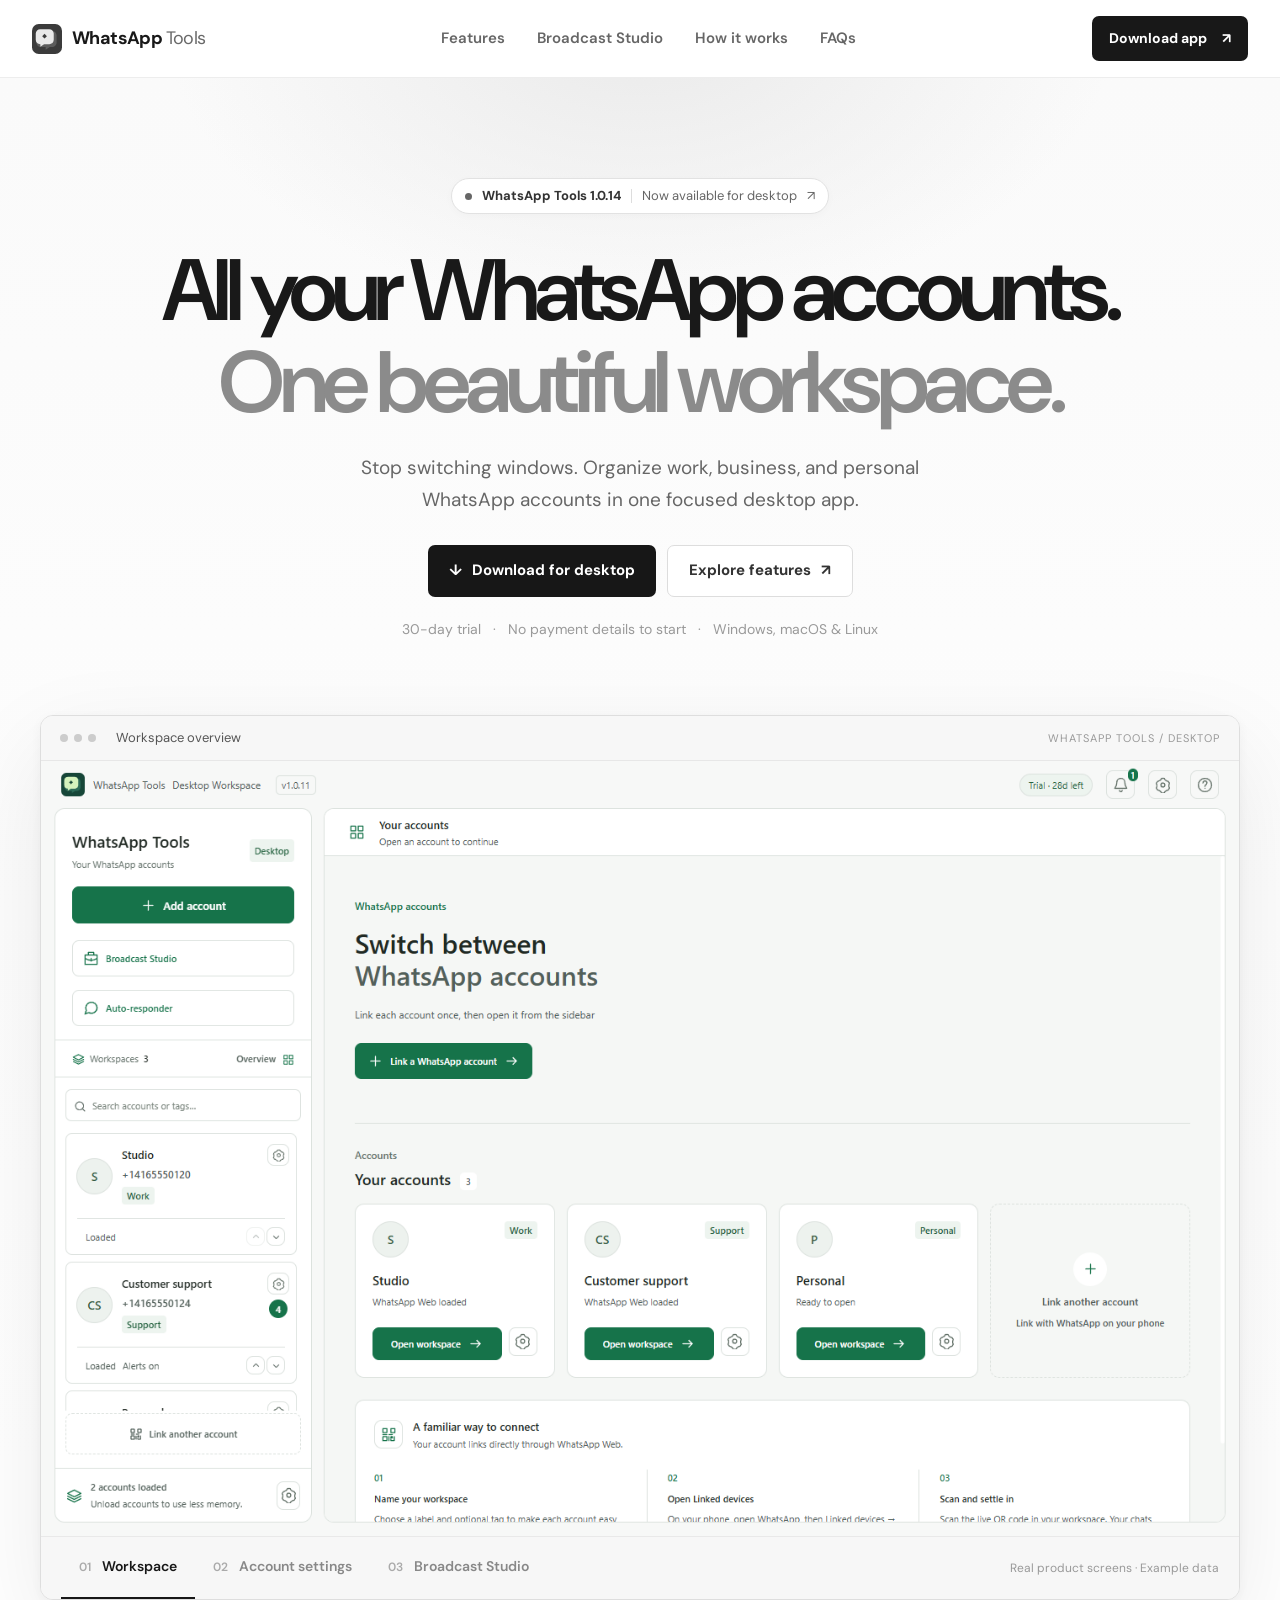
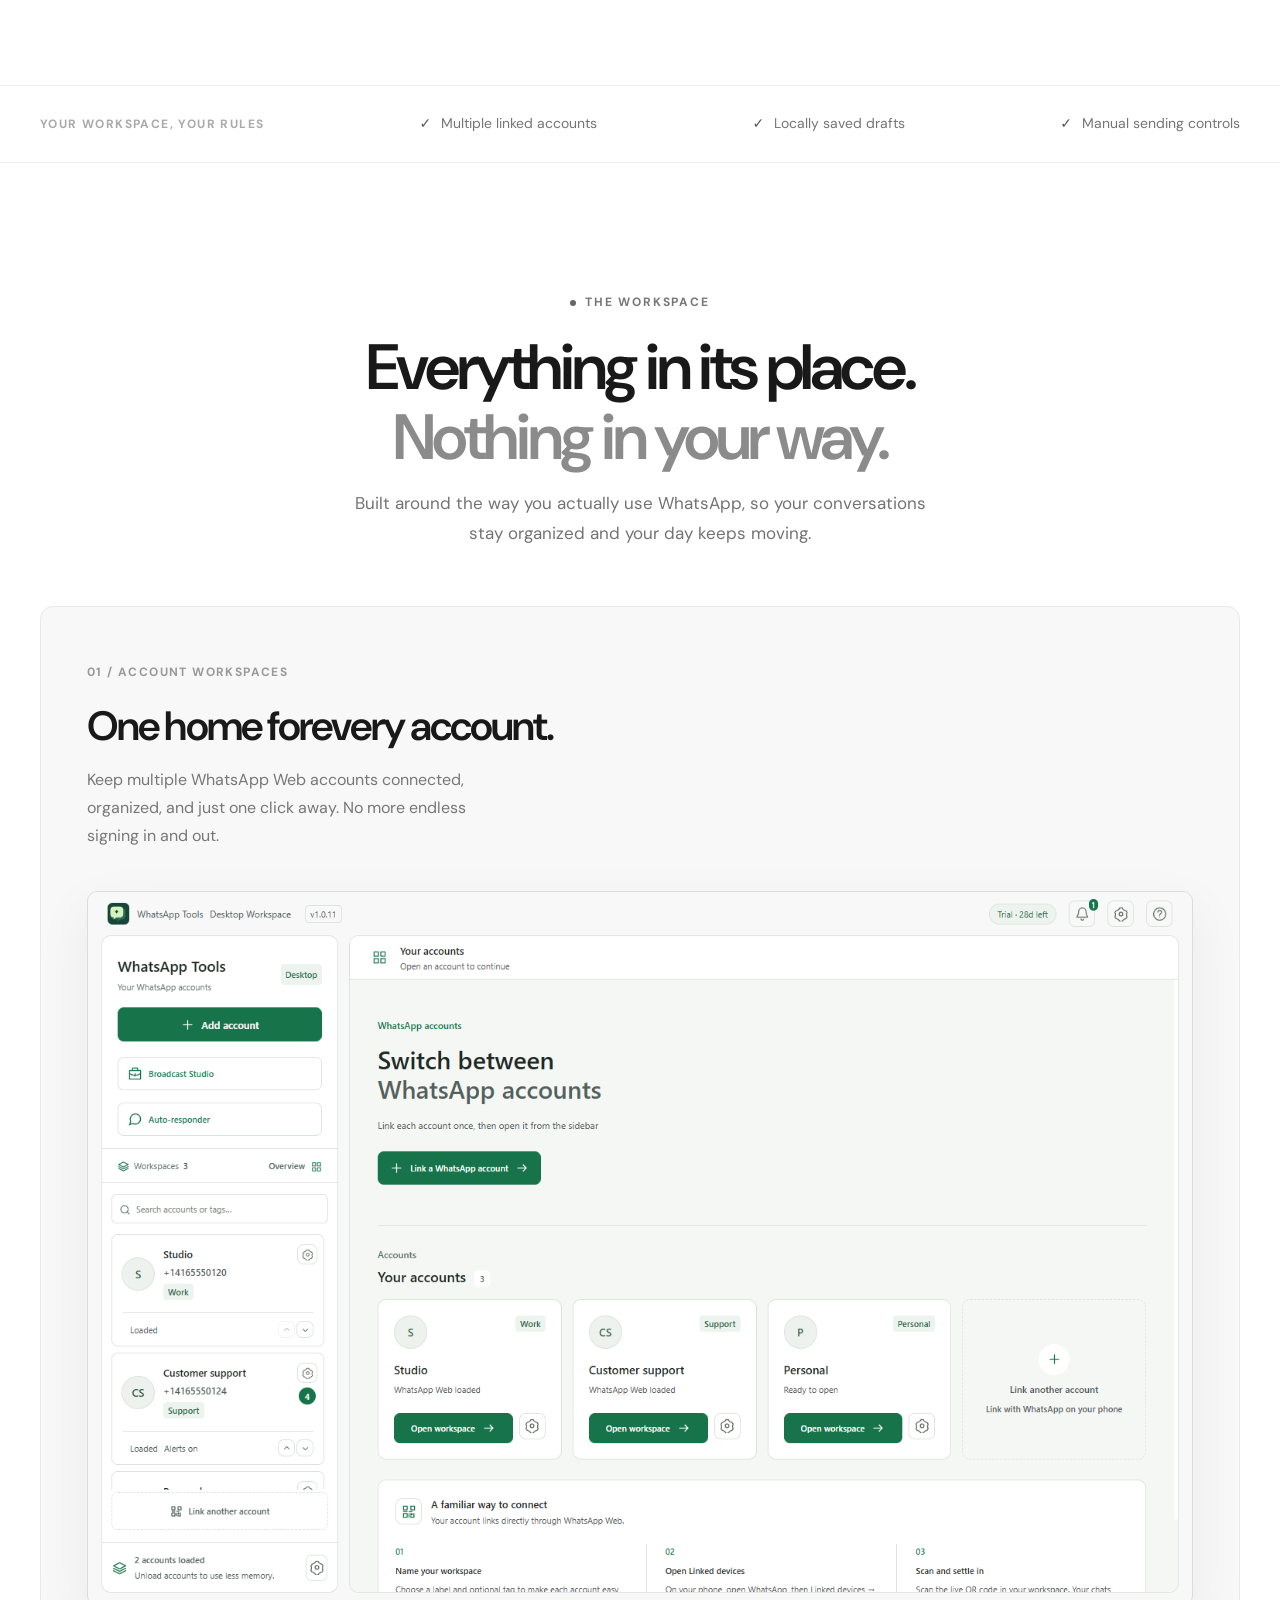
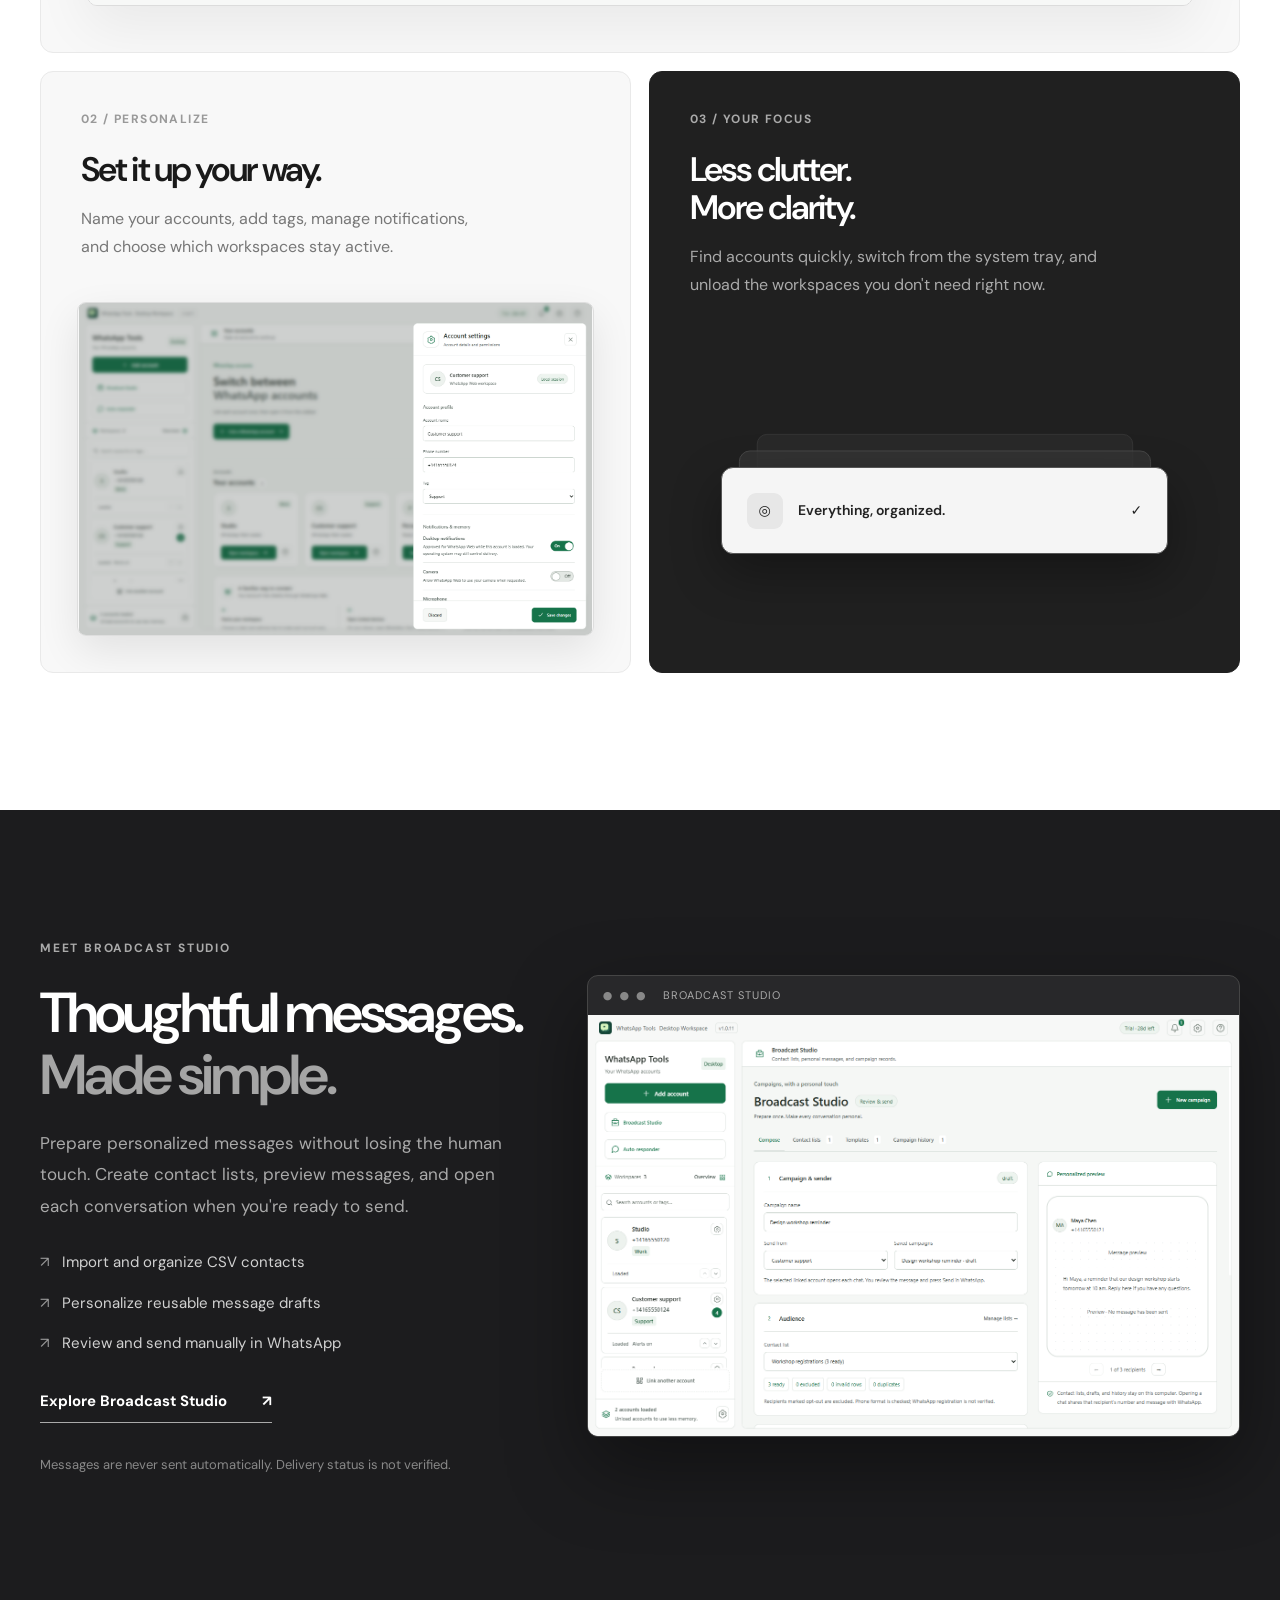
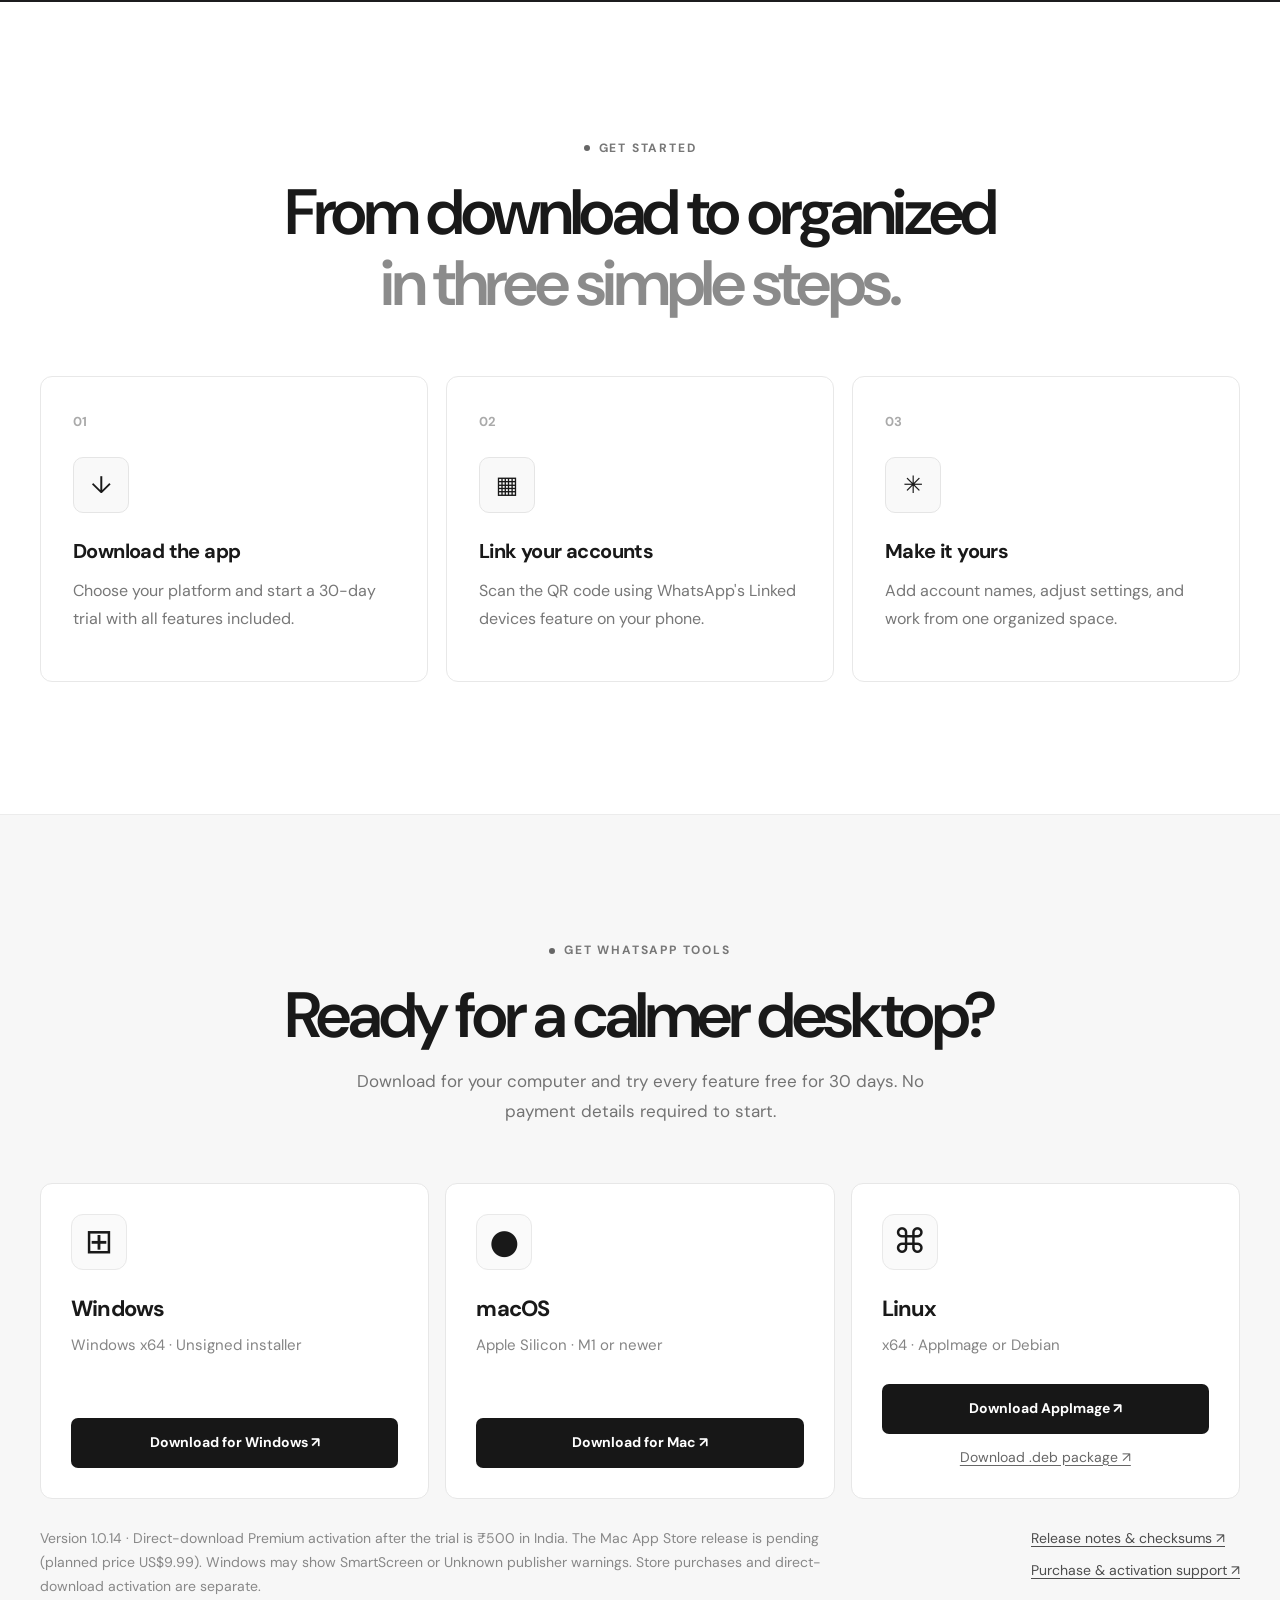
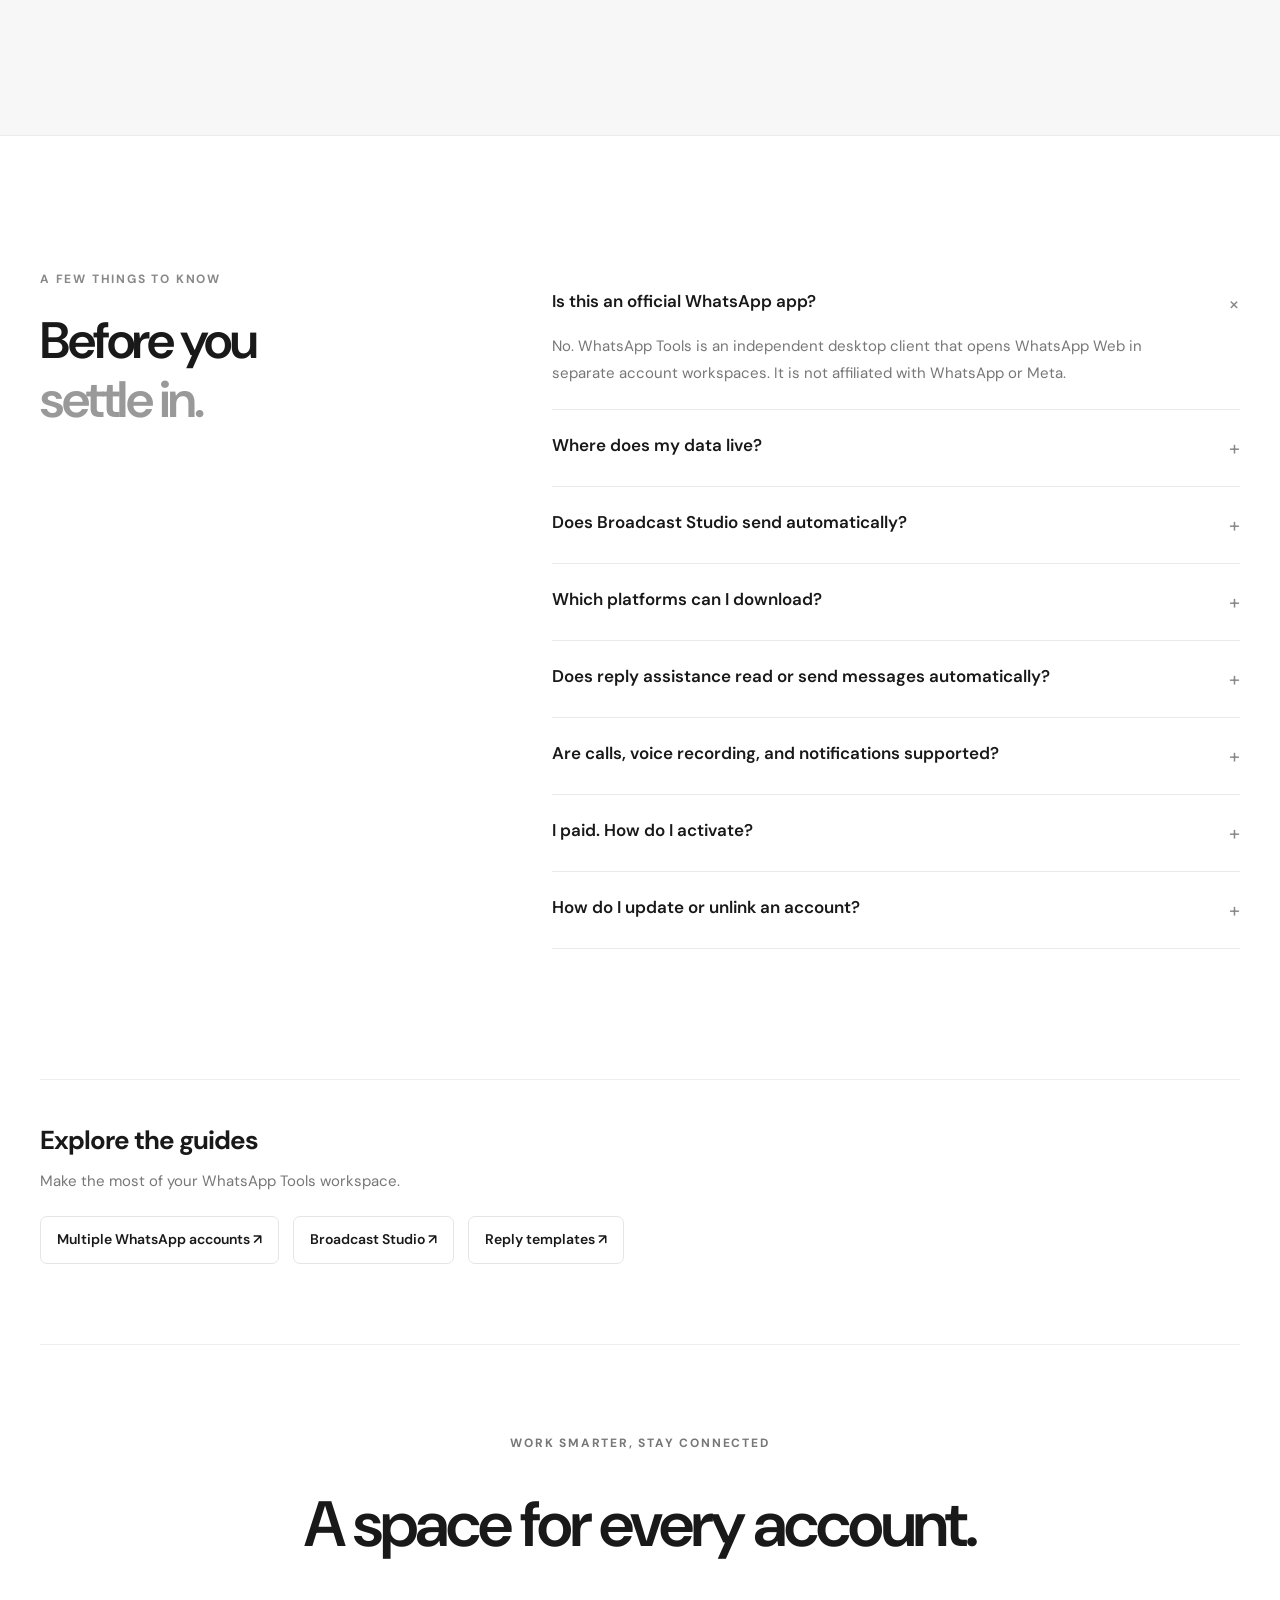
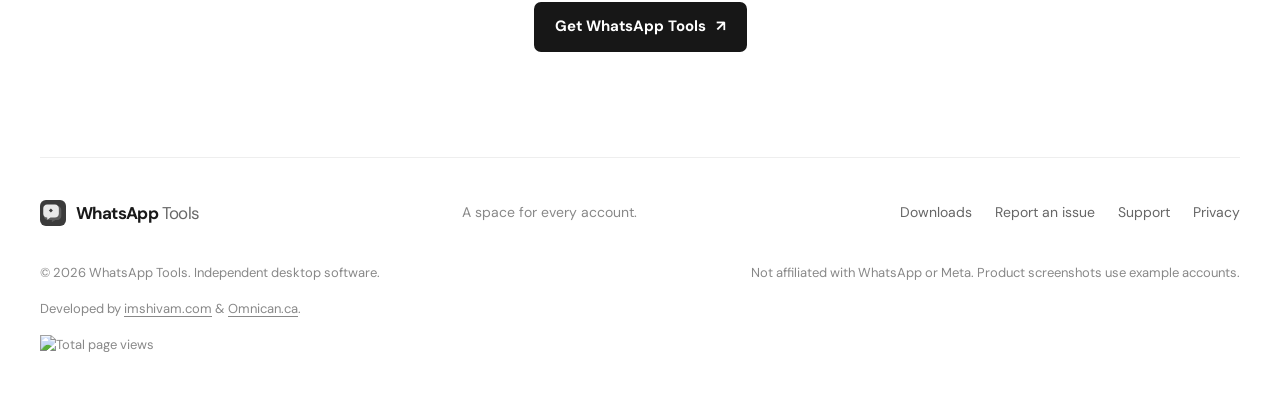
==== commit b51d897f: "Promote verified WhatsApp Tools v1.0.14 downloads and metadata on landing page" ====
--- a/index.html
+++ b/index.html
@@ -1,5 +1,5 @@
 <!doctype html>
-<html lang="en"><head><meta charset="utf-8"><meta name="viewport" content="width=device-width,initial-scale=1"><meta name="description" content="Manage multiple WhatsApp accounts on Windows, Mac and Linux. Separate workspaces, personalized message drafts and reply templates. Try all features for 30 days."><meta name="theme-color" content="#fbfaf8"><link rel="canonical" href="https://spatsariya.github.io/whatsapp-tools/"><meta name="robots" content="index,follow,max-image-preview:large"><meta property="og:site_name" content="WhatsApp Tools"><meta property="og:locale" content="en_US"><meta property="og:type" content="website"><meta property="og:url" content="https://spatsariya.github.io/whatsapp-tools/"><meta property="og:title" content="WhatsApp Tools — Multiple WhatsApp Accounts on Desktop"><meta property="og:description" content="Manage multiple WhatsApp accounts on Windows, Mac and Linux. Separate workspaces, personalized message drafts and reply templates. Try all features for 30 days."><meta property="og:image" content="https://spatsariya.github.io/whatsapp-tools/assets/workspace.png"><meta property="og:image:width" content="1424"><meta property="og:image:height" content="921"><meta property="og:image:alt" content="WhatsApp Tools desktop workspace with example accounts"><meta name="twitter:card" content="summary_large_image"><meta name="twitter:title" content="WhatsApp Tools — Multiple WhatsApp Accounts on Desktop"><meta name="twitter:description" content="Manage multiple WhatsApp accounts on Windows, Mac and Linux. Separate workspaces, personalized message drafts and reply templates. Try all features for 30 days."><meta name="twitter:image" content="https://spatsariya.github.io/whatsapp-tools/assets/workspace.png"><title>WhatsApp Tools — Multiple WhatsApp Accounts on Desktop</title><script type="application/ld+json">{"@context":"https://schema.org","@graph":[{"@type":"WebPage","@id":"https://spatsariya.github.io/whatsapp-tools/#page","url":"https://spatsariya.github.io/whatsapp-tools/","name":"WhatsApp Tools — Multiple WhatsApp Accounts on Desktop","description":"Manage multiple WhatsApp accounts on Windows, Mac and Linux. Separate workspaces, personalized message drafts and reply templates. Try all features for 30 days.","isPartOf":{"@id":"https://spatsariya.github.io/whatsapp-tools/#website"},"inLanguage":"en"},{"@type":"WebSite","@id":"https://spatsariya.github.io/whatsapp-tools/#website","url":"https://spatsariya.github.io/whatsapp-tools/","name":"WhatsApp Tools"},{"@type":"SoftwareApplication","@id":"https://spatsariya.github.io/whatsapp-tools/#app","name":"WhatsApp Tools","url":"https://spatsariya.github.io/whatsapp-tools/","applicationCategory":"CommunicationApplication","operatingSystem":"Windows 64-bit, macOS Apple Silicon, Linux 64-bit","softwareVersion":"1.0.13","description":"Independent desktop client for multiple WhatsApp accounts, personalized message drafts and reply templates. Includes a 30-day trial; messages are reviewed and sent manually.","screenshot":"https://spatsariya.github.io/whatsapp-tools/assets/workspace.png","author":{"@type":"Person","name":"Shivam Patsariya","url":"https://imshivam.com"}}]}</script><link rel="icon" type="image/svg+xml" href="assets/mark.svg"><link rel="stylesheet" href="style.css?v=redesign-4"><script src="site.js?v=redesign-2" defer></script><link rel="icon" href="assets/favicon.ico" sizes="any"><meta name="google-site-verification" content="1lJs577E-F46tSZrYQ53x_FZ0178OB8OTQATkkIwR0U" /></head>
+<html lang="en"><head><meta charset="utf-8"><meta name="viewport" content="width=device-width,initial-scale=1"><meta name="description" content="Manage multiple WhatsApp accounts on Windows, Mac and Linux. Separate workspaces, personalized message drafts and reply templates. Try all features for 30 days."><meta name="theme-color" content="#fbfaf8"><link rel="canonical" href="https://spatsariya.github.io/whatsapp-tools/"><meta name="robots" content="index,follow,max-image-preview:large"><meta property="og:site_name" content="WhatsApp Tools"><meta property="og:locale" content="en_US"><meta property="og:type" content="website"><meta property="og:url" content="https://spatsariya.github.io/whatsapp-tools/"><meta property="og:title" content="WhatsApp Tools — Multiple WhatsApp Accounts on Desktop"><meta property="og:description" content="Manage multiple WhatsApp accounts on Windows, Mac and Linux. Separate workspaces, personalized message drafts and reply templates. Try all features for 30 days."><meta property="og:image" content="https://spatsariya.github.io/whatsapp-tools/assets/workspace.png"><meta property="og:image:width" content="1424"><meta property="og:image:height" content="921"><meta property="og:image:alt" content="WhatsApp Tools desktop workspace with example accounts"><meta name="twitter:card" content="summary_large_image"><meta name="twitter:title" content="WhatsApp Tools — Multiple WhatsApp Accounts on Desktop"><meta name="twitter:description" content="Manage multiple WhatsApp accounts on Windows, Mac and Linux. Separate workspaces, personalized message drafts and reply templates. Try all features for 30 days."><meta name="twitter:image" content="https://spatsariya.github.io/whatsapp-tools/assets/workspace.png"><title>WhatsApp Tools — Multiple WhatsApp Accounts on Desktop</title><script id="app-jsonld" type="application/ld+json">{"@context":"https://schema.org","@graph":[{"@type":"WebPage","@id":"https://spatsariya.github.io/whatsapp-tools/#page","url":"https://spatsariya.github.io/whatsapp-tools/","name":"WhatsApp Tools — Multiple WhatsApp Accounts on Desktop","description":"Manage multiple WhatsApp accounts on Windows, Mac and Linux. Separate workspaces, personalized message drafts and reply templates. Try all features for 30 days.","isPartOf":{"@id":"https://spatsariya.github.io/whatsapp-tools/#website"},"inLanguage":"en"},{"@type":"WebSite","@id":"https://spatsariya.github.io/whatsapp-tools/#website","url":"https://spatsariya.github.io/whatsapp-tools/","name":"WhatsApp Tools"},{"@type":"SoftwareApplication","@id":"https://spatsariya.github.io/whatsapp-tools/#app","name":"WhatsApp Tools","url":"https://spatsariya.github.io/whatsapp-tools/","applicationCategory":"CommunicationApplication","operatingSystem":"Windows 64-bit, macOS Apple Silicon, Linux 64-bit","softwareVersion":"1.0.14","description":"Independent desktop client for multiple WhatsApp accounts, personalized message drafts and reply templates. Includes a 30-day trial; messages are reviewed and sent manually.","screenshot":"https://spatsariya.github.io/whatsapp-tools/assets/workspace.png","author":{"@type":"Person","name":"Shivam Patsariya","url":"https://imshivam.com"}}]}</script><link rel="icon" type="image/svg+xml" href="assets/mark.svg"><link rel="stylesheet" href="style.css?v=redesign-4"><script src="site.js?v=release-1" defer></script><link rel="icon" href="assets/favicon.ico" sizes="any"><meta name="google-site-verification" content="1lJs577E-F46tSZrYQ53x_FZ0178OB8OTQATkkIwR0U" /></head>
 <body>
 <a class="skip" href="#main">Skip to content</a>
 <header class="site-header">
@@ -16,7 +16,7 @@
 <section class="hero-section" aria-labelledby="main-title">
  <div class="hero-glow" aria-hidden="true"></div>
  <div class="hero-content wrap">
-  <a class="announcement" href="#download"><span class="pulse"></span><strong>WhatsApp Tools 1.0.13</strong><span class="announcement-divider"></span> Now available for desktop <span aria-hidden="true">↗</span></a>
+  <a class="announcement" href="#download"><span class="pulse"></span><strong id="release-announcement">WhatsApp Tools 1.0.14</strong><span class="announcement-divider"></span> Now available for desktop <span aria-hidden="true">↗</span></a>
   <h1 id="main-title">All your WhatsApp accounts.<br><span>One beautiful workspace.</span></h1>
   <p class="hero-lead">Stop switching windows. Organize work, business, and personal WhatsApp accounts in one focused desktop app.</p>
   <div class="hero-actions"><a class="button button-primary" href="#download"><span aria-hidden="true">↓</span> Download for desktop</a><a class="button button-outline" href="#features">Explore features <span aria-hidden="true">↗</span></a></div>
@@ -55,12 +55,13 @@
 </section>
 <section id="download" class="download-section"><div class="wrap">
  <div class="section-heading centered"><div class="section-kicker"><span class="kicker-dot"></span> GET WHATSAPP TOOLS</div><h2>Ready for a calmer desktop?</h2><p>Download for your computer and try every feature free for 30 days. No payment details required to start.</p></div>
- <div class="download-platforms">
-  <article class="platform-card"><div class="platform-icon" aria-hidden="true">⊞</div><h3>Windows</h3><p>Windows x64 · Unsigned installer</p><a class="button button-primary" href="https://github.com/spatsariya/whatsapp-tools/releases/download/v1.0.13/WhatsApp-Tools-1.0.13-direct-unsigned-x64.exe">Download for Windows ↗</a></article>
-  <article class="platform-card"><div class="platform-icon" aria-hidden="true">●</div><h3>macOS</h3><p>Apple Silicon · M1 or newer</p><a class="button button-primary" href="https://github.com/spatsariya/whatsapp-tools/releases/download/v1.0.13/WhatsApp-Tools-1.0.13-direct-arm64.dmg">Download for Mac ↗</a></article>
-  <article class="platform-card"><div class="platform-icon" aria-hidden="true">⌘</div><h3>Linux</h3><p>x64 · AppImage or Debian</p><a class="button button-primary" href="https://github.com/spatsariya/whatsapp-tools/releases/download/v1.0.13/WhatsApp-Tools-1.0.13-direct-x86_64.AppImage">Download AppImage ↗</a><a class="platform-secondary" href="https://github.com/spatsariya/whatsapp-tools/releases/download/v1.0.13/WhatsApp-Tools-1.0.13-direct-amd64.deb">Download .deb package ↗</a></article>
+ <p id="release-highlights" class="release-highlights" hidden></p>
+  <div class="download-platforms">
+  <article class="platform-card"><div class="platform-icon" aria-hidden="true">⊞</div><h3>Windows</h3><p>Windows x64 · Unsigned installer</p><a id="download-windows" class="button button-primary" href="https://github.com/spatsariya/whatsapp-tools/releases/download/v1.0.14/WhatsApp-Tools-1.0.14-direct-unsigned-x64.exe">Download for Windows ↗</a></article>
+  <article class="platform-card"><div class="platform-icon" aria-hidden="true">●</div><h3>macOS</h3><p>Apple Silicon · M1 or newer</p><a id="download-mac" class="button button-primary" href="https://github.com/spatsariya/whatsapp-tools/releases/download/v1.0.14/WhatsApp-Tools-1.0.14-direct-arm64.dmg">Download for Mac ↗</a></article>
+  <article class="platform-card"><div class="platform-icon" aria-hidden="true">⌘</div><h3>Linux</h3><p>x64 · AppImage or Debian</p><a id="download-linux-appimage" class="button button-primary" href="https://github.com/spatsariya/whatsapp-tools/releases/download/v1.0.14/WhatsApp-Tools-1.0.14-direct-x86_64.AppImage">Download AppImage ↗</a><a id="download-linux-deb" class="platform-secondary" href="https://github.com/spatsariya/whatsapp-tools/releases/download/v1.0.14/WhatsApp-Tools-1.0.14-direct-amd64.deb">Download .deb package ↗</a></article>
  </div>
- <div class="download-footnote"><p>Version 1.0.13 · Direct-download Premium activation after the trial is ₹500 in India. The Mac App Store release is pending (planned price US$9.99). Windows may show SmartScreen or Unknown publisher warnings. Store purchases and direct-download activation are separate.</p><div><a href="https://github.com/spatsariya/whatsapp-tools/releases/tag/v1.0.13">Release notes & checksums ↗</a><a href="support.html">Purchase & activation support ↗</a></div></div>
+ <div class="download-footnote"><p><span id="download-footnote-version">Version 1.0.14</span> · Direct-download Premium activation after the trial is ₹500 in India. The Mac App Store release is pending (planned price US$9.99). Windows may show SmartScreen or Unknown publisher warnings. Store purchases and direct-download activation are separate.</p><div><a id="release-notes-link" href="https://github.com/spatsariya/whatsapp-tools/releases/tag/v1.0.14">Release notes & checksums ↗</a><a href="support.html">Purchase & activation support ↗</a></div></div>
  </div></section>
 <section id="questions" class="faq-section wrap"><div><span class="eyebrow">A FEW THINGS TO KNOW</span><h2>Before you<br><em>settle in.</em></h2></div><div class="questions"><details open><summary>Is this an official WhatsApp app?<span aria-hidden="true">+</span></summary><p>No. WhatsApp Tools is an independent desktop client that opens WhatsApp Web in separate account workspaces. It is not affiliated with WhatsApp or Meta.</p></details><details><summary>Where does my data live?<span aria-hidden="true">+</span></summary><p>Account labels, contact lists, templates, and campaign history are stored in your local app profile. WhatsApp Web maintains its own browser data and communicates with WhatsApp. Opening a prepared chat shares its recipient number and message with WhatsApp.</p></details><details><summary>Does Broadcast Studio send automatically?<span aria-hidden="true">+</span></summary><p>No. It prepares a personalized message and opens the chat in the account you choose. You review and send in WhatsApp yourself. “Marked sent” is your own record, not a delivery or read receipt.</p></details><details><summary>Which platforms can I download?<span aria-hidden="true">+</span></summary><p>The signed and notarized Mac direct download supports Apple Silicon (M1 or newer). The Mac App Store release is pending. Windows x64 is available as an unsigned direct installer and may trigger Windows security warnings. Linux x64 is available as an AppImage or Debian package. The Mac download requires Apple Silicon. Older free preview downloads have been withdrawn.</p></details><details><summary>Does reply assistance read or send messages automatically?<span aria-hidden="true">+</span></summary><p>No. You paste the received message and choose when to generate a reply. Rules, schedules, and saved templates help prepare the draft; you review and send it in WhatsApp yourself. Tests are local simulations, and marked-sent records are self-reported.</p></details><details><summary>Are calls, voice recording, and notifications supported?<span aria-hidden="true">+</span></summary><p>Version 1.0.3 allows notifications, camera and microphone for WhatsApp Web by default. You can turn each off in account settings. Windows/macOS may still require approval, and alerts and calling availability depend on WhatsApp, hardware and system settings. Screen sharing is not enabled.</p></details><details><summary>I paid. How do I activate?<span aria-hidden="true">+</span></summary><p>Return to the app after checkout. Version 1.0.2 checks direct purchases automatically. You can also choose Check purchase status. You do not need a manual activation key for an in-app purchase. If payment succeeded, do not pay again.</p></details><details><summary>How do I update or unlink an account?<span aria-hidden="true">+</span></summary><p>Use the update method for your purchased edition. Keep a backup of your local app profile before moving installations. To revoke access, use Linked devices in WhatsApp on your phone.</p></details></div></section>
 
--- a/style.css
+++ b/style.css
@@ -108,3 +108,7 @@
  .questions p{font-size:14px}
  .footer-bottom,.developer-credit{font-size:12px}
 }
+
+/* A small release note that appears only after all advertised packages exist. */
+.release-highlights{max-width:860px;margin:0 auto 26px;padding:12px 18px;border:1px solid #dededb;border-radius:12px;background:#f9f9f7;color:#383d41;font-size:15px;line-height:1.6;text-align:center}
+.release-highlights[hidden]{display:none}
